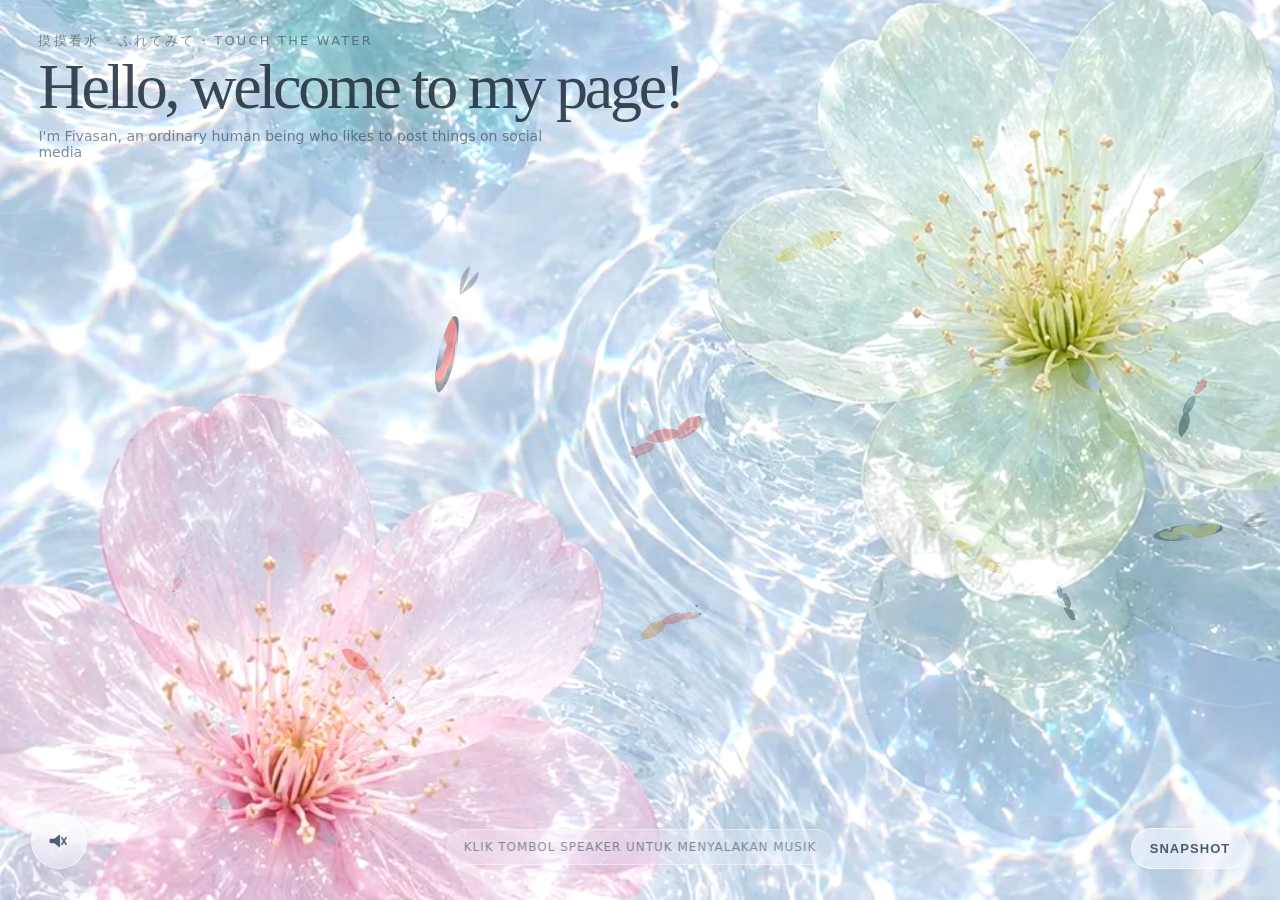
==== index.html @ e628846f "Update index.html" ====
<!doctype html>
<html lang="en">
<head>
  <meta charset="utf-8" />
  <meta name="viewport" content="width=device-width, initial-scale=1, viewport-fit=cover" />
  <title>myporto</title>
  <style>
    :root{
      --glass: rgba(255,255,255,.32);
      --glass-line: rgba(255,255,255,.58);
      --text: rgba(44,58,72,.86);
      --shadow: 0 18px 55px rgba(72,112,136,.18);
    }
    *{box-sizing:border-box} html,body{width:100%;height:100%;margin:0;overflow:hidden;background:#dff0f7;font-family:Inter,ui-sans-serif,system-ui,-apple-system,BlinkMacSystemFont,"Segoe UI",sans-serif;}
    #stage{position:fixed;inset:0;overflow:hidden;isolation:isolate;background:radial-gradient(circle at 55% 32%,#fbfeff 0%,#dceff7 46%,#c9e3f0 100%);touch-action:none;cursor:none;}
    canvas{position:absolute;inset:0;width:100%;height:100%;display:block;}
    #water{z-index:1} #fish{z-index:2;mix-blend-mode:multiply;opacity:.92;filter:saturate(1.24) contrast(1.10) brightness(.98) blur(.04px)} #ripples{z-index:3;mix-blend-mode:screen} #caustics{z-index:4;mix-blend-mode:screen;opacity:.90} #sparkles{z-index:5;mix-blend-mode:screen}
    .vignette{position:absolute;inset:-2px;z-index:6;pointer-events:none;background:radial-gradient(circle at 50% 42%,rgba(255,255,255,0) 0%,rgba(255,255,255,.08) 46%,rgba(151,190,212,.12) 100%);mix-blend-mode:soft-light;}
    .topcopy{position:absolute;left:clamp(18px,3vw,46px);top:clamp(16px,2.6vw,38px);z-index:8;color:var(--text);text-shadow:0 1px 16px rgba(255,255,255,.7);pointer-events:none;}
    .eyebrow{font-size:clamp(12px,1vw,14px);letter-spacing:.18em;text-transform:uppercase;opacity:.66;margin:0 0 8px}
    h1{font-family:Georgia,"Times New Roman",serif;font-weight:500;font-size:clamp(34px,5vw,78px);line-height:.9;letter-spacing:-.05em;margin:0;color:rgba(22,35,50,.82)}
    .sub{margin:12px 0 0;font-size:clamp(13px,1.1vw,17px);opacity:.68;max-width:540px}
    #snapshot{position:absolute;right:clamp(18px,2.4vw,36px);bottom:clamp(18px,2.4vw,32px);z-index:9;border:1px solid var(--glass-line);background:linear-gradient(135deg,rgba(255,255,255,.56),rgba(236,250,255,.28));color:rgba(48,68,84,.86);backdrop-filter:blur(18px) saturate(1.25);-webkit-backdrop-filter:blur(18px) saturate(1.25);box-shadow:var(--shadow);border-radius:999px;padding:12px 18px;font-size:13px;letter-spacing:.08em;text-transform:uppercase;font-weight:700;cursor:pointer;transition:transform .18s ease, background .18s ease, opacity .3s ease;}
    #snapshot:hover{transform:translateY(-2px);background:linear-gradient(135deg,rgba(255,255,255,.72),rgba(236,250,255,.38));}
    #speaker{position:absolute;left:clamp(18px,2.4vw,36px);bottom:clamp(18px,2.4vw,32px);z-index:9;width:56px;height:56px;border-radius:999px;border:1px solid rgba(255,255,255,.58);background:linear-gradient(180deg,rgba(255,255,255,.72),rgba(232,246,252,.28));color:rgba(48,68,84,.90);backdrop-filter:blur(22px) saturate(1.35);-webkit-backdrop-filter:blur(22px) saturate(1.35);box-shadow:0 16px 40px rgba(80,120,145,.20), inset 0 1px 0 rgba(255,255,255,.72), inset 0 -10px 18px rgba(205,232,243,.16);display:grid;place-items:center;cursor:pointer;transition:transform .18s ease,background .18s ease,box-shadow .18s ease,opacity .25s ease;overflow:hidden;}
    #speaker::before{content:'';position:absolute;inset:1px;border-radius:inherit;background:linear-gradient(180deg,rgba(255,255,255,.34),rgba(255,255,255,.06));pointer-events:none;}
    #speaker:hover{transform:translateY(-2px);background:linear-gradient(180deg,rgba(255,255,255,.84),rgba(236,250,255,.38));box-shadow:0 20px 46px rgba(80,120,145,.22), inset 0 1px 0 rgba(255,255,255,.82), inset 0 -10px 18px rgba(205,232,243,.18);}
    #speaker.playing{background:linear-gradient(180deg,rgba(255,255,255,.88),rgba(218,245,255,.46));}
    #speaker.error{opacity:.55}
    #speaker .speaker-shell{position:relative;display:grid;place-items:center;width:100%;height:100%;z-index:1;}
    #speaker svg{width:24px;height:24px;display:block;overflow:visible;filter:drop-shadow(0 1px 0 rgba(255,255,255,.55));}
    #speaker .speaker-body{fill:rgba(61,85,103,.92);}
    #speaker .speaker-wave{fill:none;stroke:rgba(61,85,103,.88);stroke-width:1.9;stroke-linecap:round;stroke-linejoin:round;opacity:.95;}
    #speaker .speaker-mute{stroke:rgba(61,85,103,.85);stroke-width:2.05;stroke-linecap:round;}
    #speaker .speaker-dot{position:absolute;right:13px;top:13px;width:7px;height:7px;border-radius:50%;background:rgba(255,255,255,.78);box-shadow:0 0 0 1px rgba(255,255,255,.35), 0 2px 8px rgba(255,255,255,.32);}
    #speaker.playing .speaker-dot{background:linear-gradient(180deg,#c8f6ff,#8fe6ff);box-shadow:0 0 0 1px rgba(255,255,255,.45), 0 0 12px rgba(143,230,255,.55);}
    #hint{position:absolute;left:50%;bottom:clamp(20px,2.7vw,38px);transform:translateX(-50%);z-index:8;padding:10px 16px;border-radius:999px;border:1px solid rgba(255,255,255,.52);background:rgba(255,255,255,.23);backdrop-filter:blur(16px);color:rgba(57,75,91,.74);font-size:12px;letter-spacing:.08em;text-transform:uppercase;opacity:.82;transition:opacity .8s ease;pointer-events:none;white-space:nowrap;}
    #hint.hide{opacity:0}

    #lotusCursor{position:fixed;left:0;top:0;z-index:14;width:50px;height:50px;pointer-events:none;opacity:0;transform:translate(-38%,-36%) rotate(-12deg) scale(.96);transform-origin:center center;transition:opacity .18s ease;filter:drop-shadow(0 10px 18px rgba(73,129,104,.18)) drop-shadow(0 1px 0 rgba(255,255,255,.50));mix-blend-mode:normal;will-change:transform,opacity;}
    #lotusCursor svg{display:block;width:100%;height:100%;overflow:visible}
    #lotusCursor .leaf-outline{fill:url(#lotusLeafFill);stroke:rgba(87,143,112,.82);stroke-width:1.5;stroke-linejoin:round;}
    #lotusCursor .leaf-shade{fill:url(#lotusLeafShade);opacity:.82}
    #lotusCursor .leaf-highlight{fill:url(#lotusLeafHighlight);opacity:.78}
    #lotusCursor .leaf-vein{fill:none;stroke:rgba(225,255,233,.82);stroke-width:1.35;stroke-linecap:round;opacity:.85}
    #lotusCursor .leaf-vein.soft{opacity:.50;stroke-width:1.05}
    #lotusCursor .dew{fill:url(#lotusDew);stroke:rgba(255,255,255,.78);stroke-width:.7}
    #lotusCursor .pointer-focus{fill:rgba(255,255,255,.56);opacity:.62}
    #lotusCursor .pointer-halo{fill:none;stroke:rgba(255,255,255,.72);stroke-width:.9;opacity:.55}
    #lotusCursor .lotus-petal{fill:url(#lotusPetalFill);stroke:rgba(235,175,196,.88);stroke-width:.68;stroke-linejoin:round}
    #lotusCursor .lotus-center{fill:url(#lotusCenterFill);stroke:rgba(236,221,168,.86);stroke-width:.5}
    #lotusCursor .lotus-shadow{fill:rgba(160,110,125,.14)}
    #loading{position:absolute;inset:0;z-index:20;display:grid;place-items:center;background:linear-gradient(135deg,#f9fdff,#dff0f8);color:rgba(45,63,80,.72);font-size:13px;letter-spacing:.12em;text-transform:uppercase;transition:opacity .45s ease,visibility .45s ease;}
    #loading.hide{opacity:0;visibility:hidden}
    @media (max-width:720px){.topcopy{display:none}#snapshot{right:14px;bottom:14px;padding:10px 14px;font-size:12px}#speaker{left:14px;bottom:14px;width:50px;height:50px}#hint{bottom:62px;font-size:10px}#lotusCursor{display:none}}
  </style>
</head>
<body>
  <main id="stage" aria-label="Interactive pastel flower water with flowing koi that enter and leave the frame">

    <div id="lotusCursor" aria-hidden="true">
      <svg viewBox="0 0 64 64" role="presentation" focusable="false">
        <defs>
          <radialGradient id="lotusLeafFill" cx="35%" cy="28%" r="70%">
            <stop offset="0%" stop-color="#ecffdf"/>
            <stop offset="30%" stop-color="#cbf4c2"/>
            <stop offset="68%" stop-color="#7fcf99"/>
            <stop offset="100%" stop-color="#5dab7e"/>
          </radialGradient>
          <linearGradient id="lotusLeafShade" x1="12%" y1="16%" x2="88%" y2="92%">
            <stop offset="0%" stop-color="rgba(255,255,255,.18)"/>
            <stop offset="100%" stop-color="rgba(72,123,93,.22)"/>
          </linearGradient>
          <linearGradient id="lotusLeafHighlight" x1="18%" y1="18%" x2="66%" y2="62%">
            <stop offset="0%" stop-color="#ffffff" stop-opacity=".92"/>
            <stop offset="100%" stop-color="#ffffff" stop-opacity="0"/>
          </linearGradient>
          <radialGradient id="lotusDew" cx="35%" cy="35%" r="70%">
            <stop offset="0%" stop-color="#ffffff" stop-opacity=".95"/>
            <stop offset="100%" stop-color="#d8f5ff" stop-opacity=".72"/>
          </radialGradient>
          <linearGradient id="lotusPetalFill" x1="50%" y1="0%" x2="50%" y2="100%">
            <stop offset="0%" stop-color="#fff8fd"/>
            <stop offset="58%" stop-color="#ffd6e7"/>
            <stop offset="100%" stop-color="#f4b7d0"/>
          </linearGradient>
          <radialGradient id="lotusCenterFill" cx="50%" cy="40%" r="70%">
            <stop offset="0%" stop-color="#fff9d9"/>
            <stop offset="100%" stop-color="#f1dd8f"/>
          </radialGradient>
        </defs>
        <ellipse class="pointer-focus" cx="20.8" cy="18.2" rx="4.2" ry="4.2"/>
        <circle class="pointer-halo" cx="20.8" cy="18.2" r="5.6"/>
        <g transform="translate(31.4 31.0) scale(.74) translate(-31.4 -31.0)">
          <path class="leaf-outline" d="M31.8 6.6c15.3 0 26.7 11.7 26.7 25.3 0 13.8-11.8 25.1-26.4 25.1-14.4 0-26.3-11.3-26.3-25.1 0-13.6 11.1-25.3 26-25.3Zm1.1 1.8-4.7 11 4.2 13.1-11.2-3.4-10.4 5.8c1 11 10.6 19.8 21.4 19.8 11.6 0 21-10 21-22.4 0-11.7-8.9-21.4-20.3-22.9Z"/>
          <path class="leaf-shade" d="M33 8.4c11.2 1.4 20.1 11.1 20.1 22.8 0 12.4-9.5 22.4-21.1 22.4-10.8 0-20.5-8.8-21.4-19.8l10.5-5.8 11.1 3.5-4.1-13.1Z"/>
          <path class="leaf-highlight" d="M17 14.8c7.1-6.2 17.8-8.4 27.5-3.1-7.9-1.2-17.1 0-24.5 6.1-4.7 3.8-8.2 9.6-8.6 14.8-.8-7.2 1.8-13.4 5.6-17.8Z"/>
          <path class="leaf-vein" d="M31.9 8.5v21.3"/>
          <path class="leaf-vein soft" d="M31.9 29.7 17.3 20.7"/>
          <path class="leaf-vein soft" d="M31.9 29.8 18.5 38.7"/>
          <path class="leaf-vein soft" d="M31.9 29.8 46 18.9"/>
          <path class="leaf-vein soft" d="M31.9 29.8 46.8 37.6"/>
          <circle class="dew" cx="22.4" cy="19.6" r="2.8"/>
        </g>
        <g transform="translate(20.8 18.2) scale(.95)">
          <ellipse class="lotus-shadow" cx="0.4" cy="4.0" rx="7.0" ry="3.0"/>
          <path class="lotus-petal" d="M0 -8.8C2.1-7.4 3.3-4.8 3.2-2.7 3.1-.5 1.7 1.4 0 3.6-1.8 1.4-3.1-.6-3.2-2.7-3.3-4.8-2.1-7.4 0-8.8Z"/>
          <path class="lotus-petal" d="M-6.7 -4.4C-4.2-4.6-1.7-3.5-.4-1.9.8-.2 1 2 0 4.8-2.3 3.8-4.3 2.1-5.4.3-6.5-1.6-6.8-3.4-6.7-4.4Z"/>
          <path class="lotus-petal" d="M6.7 -4.4C6.8-3.4 6.5-1.6 5.4.3 4.3 2.1 2.3 3.8 0 4.8-1 2-0.8-.2.4-1.9 1.7-3.5 4.2-4.6 6.7-4.4Z"/>
          <path class="lotus-petal" d="M-4.5 2.2C-2.7 1.7-.9 2 .1 3c.9 1 .9 2.5.2 4.4-1.9-.1-3.5-.6-4.7-1.5-1.3-.9-1.9-2.1-2-3.7Z"/>
          <path class="lotus-petal" d="M4.5 2.2c.1 1.6-.6 2.8-1.9 3.7-1.2.9-2.8 1.4-4.7 1.5-.8-1.9-.8-3.4.1-4.4 1.1-1 2.9-1.3 4.7-.8Z"/>
          <ellipse class="lotus-center" cx="0" cy="1.8" rx="2.2" ry="1.7"/>
        </g>
      </svg>
    </div>
    <canvas id="water"></canvas>
    <canvas id="fish"></canvas>
    <canvas id="ripples"></canvas>
    <canvas id="caustics"></canvas>
    <canvas id="sparkles"></canvas>
    <div class="vignette"></div>
    <section class="topcopy">
      <p class="eyebrow">摸摸看水 · ふれてみて · touch the water</p>
      <h1>Hello, welcome to my page!</h1>
      <p class="sub">I'm Fivasan, an ordinary human being who likes to post things on social media </p>
    </section>
    <button id="speaker" type="button" aria-label="Turn music on" title="Music on/off"></button>
    <button id="snapshot" type="button">snapshot</button>
    <audio id="bgm" preload="auto" loop playsinline>
      <source src="assets/river-flows-on-you.mp3" type="audio/mpeg">
    </audio>
    <div id="hint">klik tombol speaker untuk menyalakan musik</div>
    <div id="loading">loading water garden</div>
  </main>

  <script>
  (() => {
    'use strict';

    const IMG_SRC = '[data-uri]';
    const TAU = Math.PI * 2;
    const stage = document.getElementById('stage');
    const snapshotBtn = document.getElementById('snapshot');
    const speakerBtn = document.getElementById('speaker');
    const bgm = document.getElementById('bgm');
    const hint = document.getElementById('hint');
    const lotusCursor = document.getElementById('lotusCursor');
    const loading = document.getElementById('loading');

    const canvases = {
      water: document.getElementById('water'),
      fish: document.getElementById('fish'),
      ripples: document.getElementById('ripples'),
      caustics: document.getElementById('caustics'),
      sparkles: document.getElementById('sparkles')
    };
    const ctx = {
      water: canvases.water.getContext('2d', { alpha: false }),
      fish: canvases.fish.getContext('2d', { alpha: true }),
      ripples: canvases.ripples.getContext('2d', { alpha: true }),
      caustics: canvases.caustics.getContext('2d', { alpha: true }),
      sparkles: canvases.sparkles.getContext('2d', { alpha: true })
    };

    const isTouch = matchMedia('(pointer: coarse)').matches;
    const prefersReduced = matchMedia('(prefers-reduced-motion: reduce)').matches;
    const rand = (a, b) => a + Math.random() * (b - a);
    const clamp = (v, a, b) => Math.max(a, Math.min(b, v));
    const lerp = (a, b, t) => a + (b - a) * t;
    const smoothStep = t => t * t * (3 - 2 * t);

    const state = {
      w: 1, h: 1, dpr: 1, time: 0, ready: false,
      fit: { dx: 0, dy: 0, dw: 1, dh: 1, scale: 1 },
      pointer: { x: 0, y: 0, px: 0, py: 0, vx: 0, vy: 0, speed: 0, energy: 0, active: false, moved: false, lastMove: 0, lastRipple: 0, lastSparkle: 0 },
      ripples: [], sparkles: [], fish: [], caustics: [], sprites: new Map(),
      cursor: { x: 0, y: 0, tx: 0, ty: 0, rot: -12, scale: .94, visible: false },
      frameSkip: 0,
      ambientRippleTimer: 1.25,
      ambientRippleRate: .15
    };

    const settings = {
      dprMax: isTouch ? 1.10 : 1.85,
      waterCell: isTouch ? 40 : 34,
      maxRipples: 46,
      maxSparkles: isTouch ? 76 : 116,
      fishCount: 34
    };

    const img = new Image();
    img.decoding = 'async';
    img.onload = () => {
      state.ready = true;
      resize();
      buildKoiSprites();
      seedFish();
      buildCaustics();
      loading.classList.add('hide');
      requestAnimationFrame(frame);
    };
    img.src = IMG_SRC;

    function resizeCanvas(canvas, c) {
      canvas.width = Math.round(state.w * state.dpr);
      canvas.height = Math.round(state.h * state.dpr);
      canvas.style.width = state.w + 'px';
      canvas.style.height = state.h + 'px';
      c.setTransform(state.dpr, 0, 0, state.dpr, 0, 0);
    }

    function updateFit() {
      const scale = Math.max(state.w / img.naturalWidth, state.h / img.naturalHeight);
      state.fit.scale = scale;
      state.fit.dw = img.naturalWidth * scale;
      state.fit.dh = img.naturalHeight * scale;
      state.fit.dx = (state.w - state.fit.dw) * .5;
      state.fit.dy = (state.h - state.fit.dh) * .5;
    }

    function resize() {
      const r = stage.getBoundingClientRect();
      state.w = Math.max(1, r.width);
      state.h = Math.max(1, r.height);
      state.dpr = Math.min(window.devicePixelRatio || 1, settings.dprMax);
      if(!isTouch){ state.cursor.x = state.cursor.tx = state.w * .5; state.cursor.y = state.cursor.ty = state.h * .5; }
      Object.entries(canvases).forEach(([k, c]) => resizeCanvas(c, ctx[k]));
      if (state.ready) updateFit();
      buildCaustics();
      for (const f of state.fish) {
        f.x = clamp(f.x, 50, state.w - 50);
        f.y = clamp(f.y, 50, state.h - 50);
      }
      if (!state.pointer.moved) {
        state.pointer.x = state.pointer.px = state.w * .52;
        state.pointer.y = state.pointer.py = state.h * .52;
      }
    }
    window.addEventListener('resize', resize, { passive: true });

    function imageRectFromDest(x, y, w, h) {
      const f = state.fit;
      let sx = (x - f.dx) / f.scale;
      let sy = (y - f.dy) / f.scale;
      let sw = w / f.scale;
      let sh = h / f.scale;
      if (sx < 0) { sw += sx; sx = 0; }
      if (sy < 0) { sh += sy; sy = 0; }
      if (sx + sw > img.naturalWidth) sw = img.naturalWidth - sx;
      if (sy + sh > img.naturalHeight) sh = img.naturalHeight - sy;
      if (sw <= 0 || sh <= 0) return null;
      return { sx, sy, sw, sh };
    }

    function drawBaseWater() {
      const c = ctx.water;
      c.clearRect(0, 0, state.w, state.h);
      c.imageSmoothingEnabled = true;
      c.imageSmoothingQuality = 'high';
      c.filter = 'saturate(1.08) contrast(1.06) brightness(1.02)';
      c.drawImage(img, state.fit.dx, state.fit.dy, state.fit.dw, state.fit.dh);
      c.filter = 'none';
    }

    function drawDisplacementZone(cx, cy, radius, strength, now, seed, ringRadius = 0) {
      if (strength <= .015 || radius <= 6) return;
      const c = ctx.water;
      const cell = settings.waterCell;
      const left = Math.max(-cell, cx - radius);
      const top = Math.max(-cell, cy - radius);
      const right = Math.min(state.w + cell, cx + radius);
      const bottom = Math.min(state.h + cell, cy + radius);
      const maxShift = isTouch ? 12 : 18;
      c.save();
      c.globalCompositeOperation = 'source-over';
      c.imageSmoothingQuality = 'high';
      for (let y = top; y < bottom; y += cell) {
        for (let x = left; x < right; x += cell) {
          const px = x + cell * .5, py = y + cell * .5;
          const dx = px - cx, dy = py - cy;
          const d = Math.hypot(dx, dy);
          if (d > radius) continue;
          const a = Math.atan2(dy, dx);
          const fall = 1 - d / radius;
          let envelope = smoothStep(fall);
          if (ringRadius > 0) {
            const band = Math.exp(-Math.pow((d - ringRadius) / 34, 2));
            envelope = Math.max(envelope * .20, band);
          }
          const organic = 1 + .20 * Math.sin(a * 5.1 + seed) + .12 * Math.sin(a * 9.3 + now * .002);
          const wave = Math.sin(d * .12 - now * .0062 + seed) * envelope * strength * organic;
          const tangent = Math.sin(d * .06 + now * .0027 + seed) * envelope * strength * .45;
          const sx = clamp(Math.cos(a) * wave * maxShift - Math.sin(a) * tangent * maxShift, -maxShift, maxShift);
          const sy = clamp(Math.sin(a) * wave * maxShift + Math.cos(a) * tangent * maxShift, -maxShift, maxShift);
          if (Math.abs(sx) + Math.abs(sy) < .45) continue;
          const pad = 2.2;
          const src = imageRectFromDest(x - pad, y - pad, cell + pad * 2, cell + pad * 2);
          if (!src) continue;
          c.globalAlpha = clamp(.18 + Math.abs(wave) * .70, .16, .78);
          c.drawImage(img, src.sx, src.sy, src.sw, src.sh, x - pad + sx, y - pad + sy, src.sw * state.fit.scale, src.sh * state.fit.scale);
        }
      }
      c.restore();
    }

    function drawWater(now) {
      if (!state.ready) return;
      drawBaseWater();
      const p = state.pointer;
      if (p.moved && p.energy > .025) {
        const r = 90 + p.energy * 110;
        drawDisplacementZone(p.x, p.y, r, p.energy * .55, now, 12.7 + p.speed * .002);
      }
      const active = state.ripples.slice(-10);
      for (const r of active) {
        const age = (now - r.birth) / 1000;
        if (age < 0 || age > r.life) continue;
        const rr = r.radius + r.speed * age;
        const decay = Math.exp(-r.damping * age) * Math.max(0, 1 - age / r.life);
        drawDisplacementZone(r.x, r.y, Math.min(r.max + 34, rr + 72), r.amp * decay * .34, now, r.seed, rr);
      }
    }

    const profiles = [
      {name:'Kohaku',base:'#fff7ee',colors:['#ef342d'],fins:'#c9eaf2',pattern:'kohaku'},
      {name:'Showa',base:'#fff8f1',colors:['#ed332d','#18202a'],fins:'#d8e6f2',pattern:'showa'},
      {name:'Sanke',base:'#fff8ef',colors:['#f13b2d','#111923'],fins:'#d9e7f4',pattern:'sanke'},
      {name:'Shiro',base:'#f8ffff',colors:['#101923','#caedf4'],fins:'#c7edf4',pattern:'shiro'},
      {name:'Asagi',base:'#dceef6',colors:['#547a96','#f05d43'],fins:'#b6d9e7',pattern:'asagi'},
      {name:'Yamabuki Ogon',base:'#ffd54e',colors:['#ffe88c','#d89413'],fins:'#ffe19e',pattern:'ogon'},
      {name:'Goshiki',base:'#263c4a',colors:['#ef352c','#eef8fb'],fins:'#a9c4cf',pattern:'goshiki'},
      {name:'Tancho Showa',base:'#f7fbff',colors:['#e6352f','#162232'],fins:'#d9e6f4',pattern:'tanchoShowa'},
      {name:'Ochiba',base:'#f4ebe0',colors:['#cf7b38','#b56731','#d9a56a'],fins:'#dfd1c7',pattern:'ochiba'},
      {name:'Shusui',base:'#f7fbff',colors:['#2c627d','#e94a3d'],fins:'#cbdce9',pattern:'shusui'},
      {name:'Kujaku',base:'#eaf5fb',colors:['#db3d33','#4e6678','#f28a3a'],fins:'#c7dce9',pattern:'kujaku'},
      {name:'Goromo',base:'#fff8f5',colors:['#8e244c','#cd3750'],fins:'#dfd6e8',pattern:'goromo'},
      {name:'Hi Utsuri',base:'#151014',colors:['#f13a2f','#e52323'],fins:'#33252a',pattern:'hiUtsuri'},
      {name:'Ki Utsuri',base:'#151412',colors:['#f4ce34','#ffdf5c'],fins:'#312c20',pattern:'kiUtsuri'},
      {name:'Chagoi',base:'#c77f2f',colors:['#e0a34b','#8f5728'],fins:'#dcaa5f',pattern:'chagoi'},
      {name:'Beni Kumonryu',base:'#fff8f7',colors:['#181f29','#e63532'],fins:'#dbe8ef',pattern:'beniKumonryu'},
      {name:'Tancho',base:'#f8fbff',colors:['#ef342e'],fins:'#e3ebf5',pattern:'tancho'},
      {name:'Kin Showa',base:'#1d2528',colors:['#e23a33','#f4f7f7'],fins:'#74878f',pattern:'kinShowa'},
      {name:'Gin Matsuba',base:'#e5eef5',colors:['#283d56','#ffffff'],fins:'#d4e2ef',pattern:'ginMatsuba'},
      {name:'Kumonryu',base:'#f4fbff',colors:['#14202d','#d9edf5'],fins:'#cae4ef',pattern:'kumonryu'},
      {name:'Common Goldfish',base:'#f8a12d',colors:['#ffb347','#ef7f1a','#ffd06a'],fins:'#ffd68e',pattern:'commonGoldfish'},
      {name:'Shubunkin',base:'#edf7fb',colors:['#ef5d3d','#314f7e','#1d2530','#ffb14a'],fins:'#d7edf7',pattern:'shubunkinGoldfish'},
      {name:'Sarasa Comet',base:'#fff8f2',colors:['#f14f37','#ff8252'],fins:'#f3f7fb',pattern:'sarasaComet'},
      {name:'Wakin Goldfish',base:'#fff7ef',colors:['#f8663f','#ffab6b','#ffffff'],fins:'#eef5fa',pattern:'wakinGoldfish'},
      {name:'Golden Orfe',base:'#f3c35e',colors:['#f8dc8d','#d68c2e','#8d5f2a'],fins:'#f7d98c',pattern:'goldenOrfe'}
    ];

    function bodyPath(c, len, wid) {
      c.beginPath();
      c.moveTo(len * .50, 0);
      c.bezierCurveTo(len * .39, -wid * .56, -len * .17, -wid * .56, -len * .46, -wid * .17);
      c.quadraticCurveTo(-len * .51, 0, -len * .46, wid * .17);
      c.bezierCurveTo(-len * .17, wid * .56, len * .39, wid * .56, len * .50, 0);
      c.closePath();
    }

    function patchList(p) {
      const c = p.colors;
      const dot = (x,y,rx,ry,color,rot=0,a=.88)=>({x,y,rx,ry,color,rot,a});
      switch(p.pattern){
        case 'kohaku': return [dot(-.27,-.05,.17,.34,c[0]),dot(.02,.12,.18,.28,c[0],.25),dot(.28,-.04,.14,.23,c[0],-.2)];
        case 'showa': return [dot(-.28,.07,.22,.35,c[1]),dot(-.05,-.15,.16,.28,c[0],-.25),dot(.13,.12,.16,.27,c[1],.18),dot(.30,-.01,.15,.23,c[0])];
        case 'sanke': return [dot(-.30,-.04,.14,.28,c[0]),dot(-.02,.12,.18,.26,c[0]),dot(.22,-.08,.15,.22,c[0]),dot(.03,-.22,.08,.13,c[1]),dot(.31,.16,.07,.12,c[1])];
        case 'shiro': return [dot(-.28,-.09,.18,.33,c[0]),dot(.02,.14,.18,.29,c[0]),dot(.25,-.12,.14,.23,c[0])];
        case 'asagi': return [dot(.28,0,.11,.2,c[1]),dot(.13,.24,.08,.16,c[1],0,.55),dot(.13,-.24,.08,.16,c[1],0,.55)];
        case 'ogon': return [];
        case 'goshiki': return [dot(-.20,.02,.17,.32,c[0]),dot(.05,-.10,.16,.25,c[0]),dot(.28,.05,.11,.19,c[0])];
        case 'tanchoShowa': return [dot(-.22,.09,.17,.28,c[1]),dot(.04,-.13,.14,.24,c[1],0,.76),dot(.33,0,.12,.19,c[0],0,.95)];
        case 'ochiba': return [dot(-.27,.05,.16,.30,c[0],0,.70),dot(-.03,-.10,.14,.24,c[1],0,.60),dot(.22,.12,.12,.19,c[2],0,.68)];
        case 'shusui': return [dot(.28,0,.10,.18,c[1]),dot(-.18,.22,.10,.19,c[1],0,.60),dot(-.18,-.22,.10,.19,c[1],0,.60)];
        case 'kujaku': return [dot(-.20,.04,.17,.30,c[2],0,.78),dot(.07,-.08,.14,.23,c[0],0,.78),dot(.25,.09,.11,.18,c[0],0,.72)];
        case 'goromo': return [dot(-.28,.08,.17,.32,c[0]),dot(-.02,-.09,.16,.26,c[1],0,.78),dot(.24,.08,.12,.20,c[0],0,.72)];
        case 'hiUtsuri': return [dot(-.27,.06,.20,.34,c[0]),dot(0,-.12,.17,.28,c[1]),dot(.25,.09,.14,.24,c[0],0,.80)];
        case 'kiUtsuri': return [dot(-.25,-.05,.21,.34,c[0]),dot(.04,.13,.18,.28,c[1]),dot(.27,-.07,.14,.23,c[0])];
        case 'chagoi': return [];
        case 'beniKumonryu': return [dot(-.30,.03,.18,.30,c[0]),dot(-.06,-.12,.16,.24,c[1],0,.80),dot(.20,.10,.15,.22,c[0]),dot(.32,-.02,.11,.17,c[1],0,.78)];
        case 'tancho': return [dot(.35,0,.13,.19,c[0],0,.95)];
        case 'kinShowa': return [dot(-.26,.04,.18,.32,c[0]),dot(-.02,-.12,.15,.25,c[1],0,.70),dot(.24,.06,.13,.22,c[0])];
        case 'ginMatsuba': return [];
        case 'kumonryu': return [dot(-.30,-.02,.18,.32,c[0]),dot(.02,.13,.17,.28,c[0]),dot(.24,-.10,.14,.24,c[0])];
        case 'commonGoldfish': return [dot(-.18,.00,.24,.36,c[0],0,.50), dot(.18,.00,.18,.24,c[1],0,.28)];
        case 'shubunkinGoldfish': return [dot(-.27,.02,.15,.27,c[0],0,.68), dot(-.05,-.14,.12,.18,c[1],0,.64), dot(.08,.13,.14,.21,c[3],0,.56), dot(.28,-.02,.11,.17,c[2],0,.72)];
        case 'sarasaComet': return [dot(-.24,.02,.18,.32,c[0],0,.86), dot(.08,-.10,.14,.24,c[1],0,.72), dot(.29,.10,.10,.15,c[0],0,.66)];
        case 'wakinGoldfish': return [dot(-.28,-.03,.18,.30,c[0],0,.82), dot(-.01,.12,.16,.24,c[1],0,.62), dot(.23,-.08,.13,.19,c[0],0,.78)];
        case 'goldenOrfe': return [dot(-.10,0,.33,.18,c[2],0,.18), dot(.20,0,.11,.15,c[1],0,.22)];
        default: return [];
      }
    }

    function drawScaleNet(c, len, wid, color){
      c.save();
      bodyPath(c, len, wid); c.clip();
      c.strokeStyle = color; c.lineWidth = 1;
      for(let x=-len*.36; x<len*.32; x+=8){
        c.beginPath(); c.moveTo(x,-wid*.42); c.quadraticCurveTo(x+5,0,x,wid*.42); c.stroke();
      }
      for(let y=-wid*.30; y<=wid*.30; y+=5){
        c.beginPath(); c.moveTo(-len*.40,y); c.quadraticCurveTo(-len*.03,y+1.2,len*.36,y*.65); c.stroke();
      }
      c.restore();
    }

    function makeSprite(profile){
      // High-clarity illustrated top-view koi sprite.
      // The body is cached once per koi type for performance; animation happens by warping the cached sprite.
      const off = document.createElement('canvas');
      off.width = 260; off.height = 122;
      const c = off.getContext('2d');
      c.translate(off.width/2, off.height/2);
      const len = 160, wid = 38;
      c.imageSmoothingEnabled = true;
      c.imageSmoothingQuality = 'high';

      // Soft shadow inside sprite, keeps fish visible over bright water.
      c.save();
      c.globalAlpha = .045;
      c.fillStyle = 'rgba(42,76,92,.28)';
      c.translate(-len*.01, wid*.035);
      bodyPath(c,len,wid); c.fill();
      c.restore();

      const g = c.createLinearGradient(-len*.52,-wid*.42,len*.52,wid*.42);
      g.addColorStop(0, shade(profile.base, .92));
      g.addColorStop(.18, profile.base);
      g.addColorStop(.43, 'rgba(255,255,255,.98)');
      g.addColorStop(.70, profile.base);
      g.addColorStop(1, shade(profile.base, .86));
      c.fillStyle = g;
      c.strokeStyle = 'rgba(48,74,88,.16)';
      c.lineWidth = 1.10;
      bodyPath(c,len,wid); c.fill(); c.stroke();

      // Dorsal center ridge for a more fish-like, drawn look.
      c.save();
      bodyPath(c,len,wid); c.clip();
      const ridge = c.createLinearGradient(-len*.42,0,len*.45,0);
      ridge.addColorStop(0,'rgba(45,62,75,.10)');
      ridge.addColorStop(.30,'rgba(255,255,255,.10)');
      ridge.addColorStop(.70,'rgba(40,60,78,.12)');
      ridge.addColorStop(1,'rgba(255,255,255,.22)');
      c.strokeStyle = ridge;
      c.lineWidth = 2.1;
      c.beginPath(); c.moveTo(-len*.40,0); c.quadraticCurveTo(-len*.05,-wid*.045,len*.43,0); c.stroke();

      // Subtle scale texture for every koi so the fish read clearly as an illustration.
      const scaleColor = ['asagi','shusui','kujaku','ginMatsuba','chagoi','ogon','goldenOrfe','shubunkinGoldfish'].includes(profile.pattern)
        ? 'rgba(26,47,64,.25)' : 'rgba(66,86,96,.10)';
      drawScaleNet(c,len,wid, scaleColor);
      c.restore();

      // Pattern patches, clipped to body.
      c.save(); bodyPath(c,len,wid); c.clip();
      for(const p of patchList(profile)){
        c.save(); c.translate(p.x*len,p.y*wid); c.rotate(p.rot); c.globalAlpha=p.a;
        const rg = c.createRadialGradient(-p.rx*len*.18,-p.ry*wid*.18,0,0,0,p.rx*len*1.12);
        rg.addColorStop(0, saturatePatch(p.color, 1.08));
        rg.addColorStop(.58, p.color);
        rg.addColorStop(.86, p.color);
        rg.addColorStop(1,'rgba(255,255,255,.02)');
        c.fillStyle=rg;
        c.beginPath();
        c.ellipse(0,0,p.rx*len,p.ry*wid,Math.sin(p.x*4.7)*.28,0,TAU);
        c.fill();
        // Ink-like thin boundary makes pattern clearer without cartoon outline.
        c.globalAlpha = Math.min(.22, p.a*.26);
        c.strokeStyle = 'rgba(42,47,52,.65)';
        c.lineWidth = 1.0;
        c.stroke();
        c.restore();
      }
      c.restore();

      // Special tancho head circle refinement.
      if(profile.pattern === 'tancho' || profile.pattern === 'tanchoShowa'){
        c.save(); bodyPath(c,len,wid); c.clip();
        c.globalAlpha = .93; c.fillStyle = '#ef342e';
        c.beginPath(); c.ellipse(len*.35,0,len*.105,wid*.18,0,0,TAU); c.fill();
        c.restore();
      }

      // Gloss and top-down water sheen.
      const shine = c.createRadialGradient(len*.30,-wid*.13,0,len*.30,-wid*.13,len*.42);
      shine.addColorStop(0,'rgba(255,255,255,.26)');
      shine.addColorStop(.55,'rgba(255,255,255,.10)');
      shine.addColorStop(1,'rgba(255,255,255,0)');
      c.fillStyle=shine; bodyPath(c,len,wid); c.fill();
      c.globalCompositeOperation='screen';
      c.strokeStyle='rgba(255,255,255,.36)'; c.lineWidth=1.5;
      c.beginPath(); c.moveTo(-len*.33,-wid*.18); c.quadraticCurveTo(-len*.05,-wid*.31,len*.37,-wid*.08); c.stroke();
      c.globalCompositeOperation='source-over';

      // Eyes.
      c.fillStyle='rgba(22,31,39,.82)';
      c.beginPath(); c.arc(len*.37,-wid*.21,2.35,0,TAU); c.arc(len*.37,wid*.21,2.35,0,TAU); c.fill();
      c.fillStyle='rgba(255,255,255,.72)';
      c.beginPath(); c.arc(len*.378,-wid*.222,.75,0,TAU); c.arc(len*.378,wid*.198,.75,0,TAU); c.fill();

      return off;
    }

    function shade(hex, amt){
      const m = /^#?([a-f\d]{2})([a-f\d]{2})([a-f\d]{2})$/i.exec(hex);
      if(!m) return hex;
      const r = Math.round(parseInt(m[1],16)*amt), g = Math.round(parseInt(m[2],16)*amt), b = Math.round(parseInt(m[3],16)*amt);
      return `rgb(${clamp(r,0,255)},${clamp(g,0,255)},${clamp(b,0,255)})`;
    }
    function saturatePatch(hex, factor){
      const m = /^#?([a-f\d]{2})([a-f\d]{2})([a-f\d]{2})$/i.exec(hex);
      if(!m) return hex;
      let r=parseInt(m[1],16), g=parseInt(m[2],16), b=parseInt(m[3],16);
      const avg=(r+g+b)/3;
      r=Math.round(avg+(r-avg)*factor); g=Math.round(avg+(g-avg)*factor); b=Math.round(avg+(b-avg)*factor);
      return `rgb(${clamp(r,0,255)},${clamp(g,0,255)},${clamp(b,0,255)})`;
    }

    function buildKoiSprites(){
      state.sprites.clear();
      for(const p of profiles) state.sprites.set(p.name, makeSprite(p));
    }

    function randomEdgeSpawn(size){
      const buffer = Math.max(90, size * 7.5);
      const edge = Math.floor(rand(0,4));
      let x, y, angle;
      if(edge === 0){
        x = -rand(size*3.0, buffer); y = rand(-buffer*.45, state.h + buffer*.45); angle = rand(-.28,.28);
      } else if(edge === 1){
        x = state.w + rand(size*3.0, buffer); y = rand(-buffer*.45, state.h + buffer*.45); angle = Math.PI + rand(-.28,.28);
      } else if(edge === 2){
        x = rand(-buffer*.45, state.w + buffer*.45); y = -rand(size*3.0, buffer); angle = Math.PI/2 + rand(-.28,.28);
      } else {
        x = rand(-buffer*.45, state.w + buffer*.45); y = state.h + rand(size*3.0, buffer); angle = -Math.PI/2 + rand(-.28,.28);
      }
      return { x, y, angle };
    }


    function chooseBehavior(f){
      let r = Math.random();
      if(f.groupId >= 0) r *= .88; // grouped fish enter schooling / cruising behavior a little more often
      if(r < .22){
        f.behavior = 'glide';
        f.speedMood = rand(.56,.76);
        f.behaviorTimer = rand(2.8,6.2);
        f.turnBias = rand(-.32,.32);
      } else if(r < .56){
        f.behavior = 'cruise';
        f.speedMood = rand(.90,1.08);
        f.behaviorTimer = rand(2.0,5.0);
      } else if(r < .72){
        f.behavior = 'school';
        f.speedMood = rand(.90,1.06);
        f.behaviorTimer = rand(2.6,5.6);
      } else if(r < .86){
        f.behavior = 'forage';
        f.speedMood = rand(2.64,2.88);
        f.behaviorTimer = rand(2.4,4.8);
        f.turnBias = rand(-.32,.32);
      } else {
        f.behavior = 'burst';
        f.speedMood = rand(3.14,3.34);
        f.behaviorTimer = rand(.9,1.8);
      }
      f.targetSpeed = Math.max(f.baseSpeed*.48, f.baseSpeed * f.speedMood);
    }

    function scheduleRespawn(f, fast=false){
      f.active = false;
      f.respawnTimer = fast ? rand(.35,1.4) : rand(.8,4.8);
      f.x = -9999; f.y = -9999;
    }

    function resetFishFromEdge(f, soft=false){
      const pos = randomEdgeSpawn(f.size || 14);
      f.x = pos.x; f.y = pos.y;
      f.angle = pos.angle;
      f.targetAngle = pos.angle + rand(-.22,.22);
      f.wanderAngle = f.targetAngle;
      f.speed = f.baseSpeed * rand(.78,1.08);
      f.targetSpeed = f.baseSpeed * rand(.86,1.18);
      f.turnTimer = rand(1.8,4.8);
      f.trailTimer = rand(1.2,3.6);
      f.moodTimer = rand(1.8,4.8);
      f.speedMood = 1;
      f.panic = soft ? f.panic*.35 : 0;
      f.panicEnergy = 0;
      f.fleeX = Math.cos(f.angle);
      f.fleeY = Math.sin(f.angle);
      f.outsideAge = 0;
      f.active = true;
      f.respawnTimer = 0;
      f.lanePhase += rand(-.5,.5);
      f.routeMemory += rand(-.35,.35);
      chooseBehavior(f);
    }

    function assignMiniSchools(){
      const shuffled = state.fish.slice().sort(() => Math.random() - .5);
      let groupId = 0;
      let idx = 0;
      const desired = Math.max(3, Math.floor(state.fish.length * .22));
      let assigned = 0;
      while(idx < shuffled.length - 1 && assigned < desired){
        const remaining = shuffled.length - idx;
        if(remaining < 2) break;
        const size = Math.min(remaining, Math.floor(rand(2, 5)));
        if(size < 2) break;
        for(let k=0; k<size; k++){
          const f = shuffled[idx + k];
          f.groupId = groupId;
          f.socialAffinity *= rand(1.18, 1.42);
          f.soloBias *= rand(.72, .92);
          f.groupRole = k === 0 ? 'leader' : 'member';
        }
        idx += size;
        assigned += size;
        groupId += 1;
        if(Math.random() < .25) idx += Math.floor(rand(0,2));
      }
    }

    function seedFish(){
      state.fish.length = 0;
      for(let i=0;i<settings.fishCount;i++){
        const profile = profiles[i % profiles.length];
        const sizeBase = rand(isTouch?11.4:13.2, isTouch?28.8:32.4);
        const size = sizeBase * (['chagoi','goldenOrfe'].includes(profile.pattern)?1.14:(['commonGoldfish','shubunkinGoldfish','sarasaComet','wakinGoldfish'].includes(profile.pattern)?1.08:1.05));
        const baseSpeed = rand(isTouch?12:15, isTouch?24:38);
        const initial = Math.random() < .62 ? randomEdgeSpawn(size) : {
          x: rand(-state.w*.08,state.w*1.08),
          y: rand(-state.h*.08,state.h*1.08),
          angle: rand(0, TAU)
        };
        const fish = {
          profile, sprite: state.sprites.get(profile.name),
          x: initial.x, y: initial.y,
          angle: initial.angle, targetAngle: initial.angle + rand(-.35,.35),
          vx: Math.cos(initial.angle)*baseSpeed, vy: Math.sin(initial.angle)*baseSpeed,
          speed: baseSpeed * rand(.78,1.16), targetSpeed: baseSpeed, baseSpeed, maxSpeed: baseSpeed*3.8,
          size,
          phase: rand(0,TAU), sway: rand(.82,1.18), tail: rand(.82,1.22),
          wanderAngle: initial.angle + rand(-.32,.32), wanderPhase: rand(0,TAU), wanderTimer: rand(1.8,5.8),
          turnTimer: rand(1.4,5.4), turnBias: rand(-.10,.10),
          trailTimer: rand(1.4,4.2), moodTimer: rand(1.8,5.6), speedMood: rand(.92,1.08), panic: 0, panicEnergy: 0, fleeX: Math.cos(initial.angle), fleeY: Math.sin(initial.angle),
          turnWobble: 0, depth: rand(.54,.78), layer: rand(0,1), outsideAge: 0,
          active: true, respawnTimer: 0, behavior: 'cruise', behaviorTimer: rand(1.5,4.5),
          socialAffinity: rand(.65,1.25), curiosity: rand(.75,1.18), soloBias: rand(.72,1.18),
          groupId: -1, groupRole: 'solo', lanePhase: rand(0,TAU), laneAmp: rand(.12,.30), laneFreq: rand(.82,1.28), routeMemory: rand(0,TAU)
        };
        if(Math.random() < .18) scheduleRespawn(fish, false); else chooseBehavior(fish);
        state.fish.push(fish);
      }
      assignMiniSchools();
    }

    function shortestAngle(a,b){
      let d = ((b - a + Math.PI) % TAU) - Math.PI;
      if (d < -Math.PI) d += TAU;
      return d;
    }
    function angleLerp(a,b,t){ return a + shortestAngle(a,b) * t; }
    function rotateTowards(a,b,maxStep){
      const d = shortestAngle(a,b);
      return a + clamp(d, -maxStep, maxStep);
    }

    function scareFish(x, y, power=1){
      if(!state.fish.length) return;
      const radius = Math.min(Math.max(state.w,state.h)*.46, 760);
      for(const f of state.fish){
        const dx = f.x - x, dy = f.y - y;
        const dist = Math.max(1, Math.hypot(dx,dy));
        const hit = clamp(1 - dist / radius, 0, 1);
        if(hit <= 0) continue;
        const organic = rand(-.28,.28);
        const fleeAngle = Math.atan2(dy,dx) + organic + Math.sin(f.phase)*.13;
        const impulse = Math.pow(hit, .52) * power;
        f.fleeX = Math.cos(fleeAngle);
        f.fleeY = Math.sin(fleeAngle);
        f.targetAngle = fleeAngle + rand(-.12,.12);
        f.wanderAngle = f.targetAngle;
        f.panic = Math.max(f.panic, .88 + impulse*1.55);
        f.panicEnergy = Math.max(f.panicEnergy, impulse);
        f.targetSpeed = Math.max(f.targetSpeed, f.baseSpeed + 54 + impulse*74);
        f.turnTimer = rand(.28,.80);
        f.phase += rand(.55,1.55);
        f.trailTimer = Math.min(f.trailTimer, rand(.04,.16));
        if(!prefersReduced && impulse > .18){
          addRipple(f.x - f.fleeX*f.size*1.8, f.y - f.fleeY*f.size*1.8, .18 + impulse*.30, 'trail');
          if(Math.random()<.72) makeSparkle(f.x+rand(-f.size,f.size), f.y+rand(-f.size,f.size), .48);
        }
      }
    }

    function updateFish(dt, now){
      const p = state.pointer;
      const pointerAge = (now - p.lastMove)/1000;
      const centerX = state.w*.5, centerY = state.h*.5;
      const exitBuffer = Math.max(170, Math.min(state.w,state.h)*.18);
      const softOutside = Math.max(72, Math.min(state.w,state.h)*.065);

      for(let i=0;i<state.fish.length;i++){
        const f = state.fish[i];

        if(!f.active){
          f.respawnTimer -= dt;
          if(f.respawnTimer <= 0) resetFishFromEdge(f, true);
          else continue;
        }

        f.trailTimer -= dt;
        f.turnTimer -= dt;
        f.moodTimer -= dt;
        f.behaviorTimer -= dt;
        f.phase += dt * (2.15 + f.speed*.11 + f.panic*1.70) * f.sway;

        if(f.behaviorTimer <= 0 || f.moodTimer <= 0){
          chooseBehavior(f);
          f.moodTimer = f.behaviorTimer;
        }

        const farOutside = f.x < -exitBuffer*1.9 || f.x > state.w + exitBuffer*1.9 || f.y < -exitBuffer*1.9 || f.y > state.h + exitBuffer*1.9;
        if(farOutside){
          scheduleRespawn(f, Math.random() < .55);
          continue;
        }

        // Fish move forward continuously, but switch between realistic behaviors.
        if(f.turnTimer <= 0){
          let gentleTurn = rand(-.36,.36);
          let turnWindow = rand(1.8,5.2);
          if(f.behavior === 'glide'){
            gentleTurn = rand(-.18,.18);
            turnWindow = rand(2.8,6.8);
          } else if(f.behavior === 'cruise'){
            gentleTurn = rand(-.32,.32);
            turnWindow = rand(2.0,5.0);
          } else if(f.behavior === 'school'){
            gentleTurn = rand(-.24,.24);
            turnWindow = rand(1.8,4.4);
          } else if(f.behavior === 'forage'){
            gentleTurn = rand(-.72,.72);
            turnWindow = rand(.9,2.1);
          } else if(f.behavior === 'burst'){
            gentleTurn = rand(-.56,.56);
            turnWindow = rand(.7,1.5);
          }
          f.targetAngle = f.angle + gentleTurn + Math.sin(now*.00017 + f.wanderPhase)*.22*f.curiosity + f.turnBias;
          f.targetSpeed = Math.max(f.baseSpeed*.48, f.baseSpeed * f.speedMood);
          f.turnTimer = turnWindow;
          if(Math.random() < .24) f.turnBias = rand(-.16,.16);
        }
        f.targetAngle += Math.sin(now*.00019 + f.wanderPhase) * dt * (.11 + (f.behavior === 'forage' ? .22 : .08));
        if(f.behavior === 'forage') f.targetAngle += Math.sin(now*.0011 + f.phase) * dt * .48;

        let vx = Math.cos(f.targetAngle);
        let vy = Math.sin(f.targetAngle);

        // Organic pond path: smooth flow-field-like guidance so fish follow curved, natural routes.
        const pondCurve = Math.sin(f.x*.0042 + now*.00018*f.laneFreq + f.lanePhase) * (.24 + f.laneAmp)
                        + Math.cos(f.y*.0037 - now*.00013*f.laneFreq + f.routeMemory) * (.18 + f.laneAmp*.7)
                        + Math.sin((f.x + f.y)*.0024 + now*.00010 + f.routeMemory) * .16;
        const flowAngle = f.targetAngle + pondCurve;
        const flowBlend = f.behavior === 'glide' ? .28 : (f.behavior === 'school' ? .18 : (f.behavior === 'forage' ? .26 : .22));
        vx = lerp(vx, Math.cos(flowAngle), flowBlend);
        vy = lerp(vy, Math.sin(flowAngle), flowBlend);

        // Outside the visible pond, gently guide koi back in from beyond the frame.
        const isOutside = f.x < -softOutside || f.x > state.w + softOutside || f.y < -softOutside || f.y > state.h + softOutside;
        if(isOutside){
          f.outsideAge += dt;
          const toCenter = Math.atan2(centerY - f.y, centerX - f.x);
          const pull = clamp(.14 + f.outsideAge*.055, .14, .38);
          vx = lerp(vx, Math.cos(toCenter), pull);
          vy = lerp(vy, Math.sin(toCenter), pull);
          f.targetSpeed = Math.max(f.targetSpeed, f.baseSpeed*.96);
        } else {
          f.outsideAge = 0;
        }

        // Gentle interaction between fish: separation, slight alignment, loose schooling, and occasional mini-groups of 2–4 fish.
        let sx=0, sy=0, ax=0, ay=0, cx=0, cy=0, socialCount=0, sameGroupWeight=0;
        for(let j=0;j<state.fish.length;j++){
          if(i===j) continue;
          const o=state.fish[j];
          if(!o.active) continue;
          const dx=f.x-o.x, dy=f.y-o.y, d2=dx*dx+dy*dy;
          const sameGroup = f.groupId >= 0 && f.groupId === o.groupId;
          const safe = (f.size + o.size) * (sameGroup ? 2.10 : 2.45);
          if(d2>1 && d2<safe*safe){
            const d=Math.sqrt(d2), q=Math.pow(1-d/safe,2)*(sameGroup?.30:.44);
            sx += dx/d*q; sy += dy/d*q;
          }
          const socialRange = Math.max(120, (f.size + o.size) * (sameGroup ? 8.8 : 6.8));
          if(d2 < socialRange*socialRange){
            const d = Math.sqrt(Math.max(1,d2));
            let w = 1 - d / socialRange;
            if(sameGroup){
              w *= 1.45;
              sameGroupWeight += w;
            }
            ax += Math.cos(o.angle) * w;
            ay += Math.sin(o.angle) * w;
            cx += o.x * w;
            cy += o.y * w;
            socialCount += w;
          }
        }
        vx += sx; vy += sy;
        if(socialCount > .001){
          const avgAngle = Math.atan2(ay, ax);
          const groupBonus = sameGroupWeight > .01 ? 1.35 : 1;
          const behaviorAlignBase = f.behavior === 'school' ? .18 : (f.behavior === 'glide' ? .06 : .10);
          const alignForce = clamp(socialCount * .045 * behaviorAlignBase * f.socialAffinity * groupBonus, 0, .24);
          vx = lerp(vx, Math.cos(avgAngle), alignForce);
          vy = lerp(vy, Math.sin(avgAngle), alignForce);
          const centerXSocial = cx / socialCount;
          const centerYSocial = cy / socialCount;
          const cohX = centerXSocial - f.x;
          const cohY = centerYSocial - f.y;
          const cohD = Math.hypot(cohX, cohY);
          if(cohD > f.size * 3.2){
            const baseCohesion = f.behavior === 'school' ? .070 : (f.behavior === 'glide' ? .026 : .040);
            const cohesionForce = clamp((cohD / 160) * baseCohesion * groupBonus / f.soloBias, 0, .10);
            vx += (cohX / cohD) * cohesionForce;
            vy += (cohY / cohD) * cohesionForce;
          }
          // Occasionally match neighbor pace a little for more natural interaction.
          const neighborMood = clamp(1 + (socialCount * .01) + sameGroupWeight*.012, .96, 1.14);
          f.targetSpeed = lerp(f.targetSpeed, Math.max(f.baseSpeed*.50, f.baseSpeed * f.speedMood * neighborMood), .020);
        }

        // Cursor proximity: ikan menghindar lembut. Click/tap uses scareFish() and makes them kabur.
        let pointerForce = 0;
        if(p.moved && pointerAge < 1.45){
          const dx=f.x-p.x, dy=f.y-p.y, dist=Math.max(1,Math.hypot(dx,dy));
          const avoid=125 + f.size*3.4;
          if(dist < avoid){
            pointerForce = Math.pow(1-dist/avoid,1.48) * clamp(p.energy,.16,1.45);
            vx += (dx/dist)*(1.00 + pointerForce*2.10);
            vy += (dy/dist)*(1.00 + pointerForce*2.10);
          }
        }

        if(f.panic > .001){
          vx += f.fleeX * (2.7 + f.panic*3.25);
          vy += f.fleeY * (2.7 + f.panic*3.25);
        }

        const desiredAngle = Math.atan2(vy, vx);
        const targetSpeed = clamp(
          f.targetSpeed + pointerForce*24 + f.panic*58 + Math.sin(f.phase*.31)*1.4,
          f.baseSpeed*.46,
          f.baseSpeed * 1.62 + 52
        );

        // Smooth realistic steering: limited heading change prevents patah-patah direction.
        const behaviorTurn = f.behavior === 'glide' ? .26 : (f.behavior === 'school' ? .34 : (f.behavior === 'forage' ? .56 : (f.behavior === 'burst' ? .72 : .40)));
        const turnRate = (f.panic > .18 ? 1.95 + f.panic*1.35 : behaviorTurn + f.speed*.010) * dt;
        const before = f.angle;
        f.angle = rotateTowards(f.angle, desiredAngle, turnRate);
        const turnAmount = shortestAngle(before, f.angle) / Math.max(dt,.001);
        f.turnWobble = lerp(f.turnWobble, clamp(turnAmount*.044, -.50, .50), 1-Math.exp(-dt*4.2));

        const speedEase = 1 - Math.exp(-dt*(.92 + f.panic*3.9));
        f.speed = lerp(f.speed, targetSpeed, speedEase);
        f.speed = clamp(f.speed, f.baseSpeed*.44, f.baseSpeed * 1.64 + 56);

        // Forward swimming with tiny body sway, like a top-view koi gliding through shallow water.
        const side = f.angle + Math.PI/2;
        const bodyWave = Math.sin(f.phase) * f.size * (.018 + f.panic*.010);
        f.x += Math.cos(f.angle)*f.speed*dt + Math.cos(side)*bodyWave;
        f.y += Math.sin(f.angle)*f.speed*dt + Math.sin(side)*bodyWave;

        f.panic *= Math.exp(-dt*1.55);
        f.panicEnergy *= Math.exp(-dt*1.25);
        f.fleeX = lerp(f.fleeX, Math.cos(f.targetAngle), dt*.09);
        f.fleeY = lerp(f.fleeY, Math.sin(f.targetAngle), dt*.09);

        if(!prefersReduced && f.trailTimer <= 0){
          const wakeStrength = .060 + f.speed*.00115 + f.panic*.030;
          addRipple(f.x - Math.cos(f.angle)*f.size*2.7, f.y - Math.sin(f.angle)*f.size*2.7, wakeStrength, 'trail');
          if(Math.random() < (.16 + f.panic*.11)) makeSparkle(f.x+rand(-f.size*.8,f.size*.8), f.y+rand(-f.size*.8,f.size*.8), .22 + f.panic*.07);
          f.trailTimer = f.panic>.25 ? rand(.28,.62) : (f.behavior === 'burst' ? rand(1.6,3.0) : (f.behavior === 'school' ? rand(2.4,4.6) : rand(3.2,6.8)));
        }
      }
    }

    function drawTailAndFins(c, f){
      // Tail only: no side pectoral fins, so koi do not look like they have hands.
      const s = f.size;
      const wag = Math.sin(f.phase)*.46*f.tail;
      c.save();
      c.globalAlpha = f.depth*.52;
      c.fillStyle = f.profile.fins;
      c.strokeStyle = 'rgba(255,255,255,.30)';
      c.lineWidth = Math.max(.45,s*.026);
      c.translate(-s*2.13, 0);
      c.rotate(wag);
      c.beginPath();
      c.moveTo(0,0);
      c.quadraticCurveTo(-s*.66,-s*.42,-s*1.06,-s*.17);
      c.quadraticCurveTo(-s*.56,-s*.02,0,0);
      c.fill(); c.stroke();
      c.beginPath();
      c.moveTo(0,0);
      c.quadraticCurveTo(-s*.66,s*.42,-s*1.06,s*.17);
      c.quadraticCurveTo(-s*.56,s*.02,0,0);
      c.fill(); c.stroke();
      c.restore();
    }

    function drawFish(now){
      const c = ctx.fish;
      c.clearRect(0,0,state.w,state.h);
      c.save();
      c.imageSmoothingEnabled = true;
      c.imageSmoothingQuality = 'high';
      c.globalCompositeOperation = 'source-over';
      const sorted = state.fish.slice().sort((a,b)=>a.depth-b.depth);
      for(const f of sorted){
        const s=f.size;
        c.save();
        c.translate(f.x,f.y);
        c.rotate(f.angle + Math.sin(f.phase*.42)*.012);
        c.globalAlpha = f.depth * .86;
        // No surface-like drop shadow: koi should read as below the water, not floating on top.
        const sh = c.createRadialGradient(-s*.2,s*.13,0,-s*.2,s*.13,s*2.9);
        sh.addColorStop(0,'rgba(42,105,126,.040)'); sh.addColorStop(.72,'rgba(42,105,126,.012)'); sh.addColorStop(1,'rgba(42,105,126,0)');
        c.fillStyle = sh; c.beginPath(); c.ellipse(-s*.08,s*.13,s*1.82,s*.54,0,0,TAU); c.fill();
        drawTailAndFins(c,f);
        const wag = Math.sin(f.phase)*(.016 + f.panic*.004) + (f.turnWobble||0)*.018;
        c.transform(1, wag, 0, 1 + Math.sin(f.phase*.5)*.012, 0, 0);
        c.drawImage(f.sprite, -s*2.28, -s*1.08, s*4.56, s*2.16);
        c.restore();
      }
      // A transparent aqua veil is composited only over existing fish pixels.
      // This makes the koi feel submerged while preserving color and pattern clarity.
      c.globalCompositeOperation = 'source-atop';
      const waterVeil = c.createLinearGradient(0,0,state.w,state.h);
      waterVeil.addColorStop(0,'rgba(184,235,246,.22)');
      waterVeil.addColorStop(.45,'rgba(222,250,255,.13)');
      waterVeil.addColorStop(1,'rgba(126,210,232,.20)');
      c.fillStyle = waterVeil;
      c.fillRect(0,0,state.w,state.h);

      c.globalCompositeOperation='screen';
      for(const f of sorted){
        const gl=.017+.012*Math.sin(now*.002+f.phase);
        const g=c.createRadialGradient(f.x,f.y,0,f.x,f.y,f.size*2.6);
        g.addColorStop(0,`rgba(255,255,255,${gl})`); g.addColorStop(.70,'rgba(185,244,255,.012)'); g.addColorStop(1,'rgba(255,255,255,0)');
        c.fillStyle=g; c.beginPath(); c.arc(f.x,f.y,f.size*2.6,0,TAU); c.fill();
      }
      c.restore();
    }

    function addRipple(x,y,strength=1,kind='move'){
      if(prefersReduced) return;
      state.ripples.push({
        x, y, birth: performance.now(),
        radius: kind==='splash'?12:(kind==='ambient'?7:5), speed: kind==='splash'?rand(86,126):(kind==='ambient'?rand(74,104):rand(46,80)),
        max: kind==='splash'?rand(280,390):kind==='ambient'?rand(180,280):kind==='trail'?rand(92,150):rand(180,270),
        amp: strength*(kind==='splash'?1.52:kind==='ambient'?1.08:kind==='trail'?.62:.96),
        life: kind==='splash'?2.8:kind==='ambient'?2.15:kind==='trail'?1.8:2.2,
        damping: kind==='splash'?1.35:kind==='ambient'?1.55:1.9,
        seed: rand(0,999)
      });
      if(state.ripples.length > settings.maxRipples) state.ripples.splice(0, state.ripples.length - settings.maxRipples);
    }

    function organicRing(c,x,y,r,alpha,seed,now,width){
      const pts = r < 90 ? 54 : 72;
      c.beginPath();
      for(let i=0;i<=pts;i++){
        const a=i/pts*TAU;
        const wob=Math.sin(a*3.2+seed+now*.0016)*1.6 + Math.sin(a*7.1-seed*.3+now*.0021)*.9;
        const rr=r+wob;
        const px=x+Math.cos(a)*rr, py=y+Math.sin(a)*rr;
        if(i===0)c.moveTo(px,py); else c.lineTo(px,py);
      }
      c.closePath(); c.lineWidth=width; c.strokeStyle=`rgba(255,255,255,${alpha})`; c.stroke();
    }

    function drawRipples(now){
      const c=ctx.ripples;
      c.clearRect(0,0,state.w,state.h);
      c.save(); c.globalCompositeOperation='screen';
      for(let i=state.ripples.length-1;i>=0;i--){
        const r=state.ripples[i], age=(now-r.birth)/1000;
        if(age>r.life){ state.ripples.splice(i,1); continue; }
        const radius=r.radius+r.speed*age;
        if(radius>r.max+50){ state.ripples.splice(i,1); continue; }
        const decay=Math.exp(-r.damping*age)*Math.max(0,1-age/r.life);
        const alpha=clamp(decay*r.amp*.36,0,.48);
        if(alpha<.01) continue;
        organicRing(c,r.x,r.y,radius,alpha,r.seed,now,2.3+3.2*decay);
        organicRing(c,r.x,r.y,radius+14,alpha*.42,r.seed+4.5,now,1.5+1.8*decay);
        organicRing(c,r.x,r.y,Math.max(4,radius-18),alpha*.28,r.seed+9.1,now,1.1+1.3*decay);
      }
      c.restore();
    }

    function buildCaustics(){
      state.caustics.length=0;
      const count=isTouch?26:38;
      for(let i=0;i<count;i++) state.caustics.push({x:rand(-.1,1.1),y:rand(-.1,1.1),len:rand(.22,.50),amp:rand(6,18),speed:rand(.00018,.00046),phase:rand(0,TAU),thick:rand(.55,1.6),alpha:rand(.05,.16)});
    }

    function drawCaustics(now){
      const c=ctx.caustics;
      c.clearRect(0,0,state.w,state.h);
      c.save(); c.globalCompositeOperation='screen'; c.lineCap='round';
      const p=state.pointer;
      for(const line of state.caustics){
        const driftX=Math.sin(now*line.speed+line.phase)*state.w*.035 + (p.moved?(p.x/state.w-.5)*9*p.energy:0);
        const driftY=Math.cos(now*line.speed*.83+line.phase)*state.h*.030 + (p.moved?(p.y/state.h-.5)*7*p.energy:0);
        const x=line.x*state.w+driftX, y=line.y*state.h+driftY;
        const length=line.len*Math.min(state.w,state.h);
        c.strokeStyle=`rgba(255,255,255,${line.alpha})`; c.lineWidth=line.thick;
        c.beginPath();
        for(let k=0;k<8;k++){
          const t=k/7, xx=x+(t-.5)*length, yy=y+Math.sin(t*TAU+now*.0016+line.phase)*line.amp;
          if(k===0)c.moveTo(xx,yy); else c.lineTo(xx,yy);
        }
        c.stroke();
      }
      c.restore();
    }

    function makeSparkle(x,y,power=.55){
      if(state.sparkles.length > settings.maxSparkles) return;
      state.sparkles.push({x,y,vx:rand(-12,12)*power,vy:rand(-14,8)*power,size:rand(1.1,2.9)*power,life:0,max:rand(.55,1.45),spin:rand(0,TAU),spinV:rand(-3,3),kind:Math.random()<.32?'star':'dot'});
    }
    function spawnSparkles(x,y,n,power=.65){ for(let i=0;i<n;i++) makeSparkle(x+rand(-16,16),y+rand(-16,16),power); }

    function star(c,x,y,r,a,spin){
      c.save(); c.translate(x,y); c.rotate(spin); c.strokeStyle=`rgba(255,255,255,${a})`; c.lineWidth=Math.max(.6,r*.25); c.beginPath(); c.moveTo(-r*2.1,0); c.lineTo(r*2.1,0); c.moveTo(0,-r*2.1); c.lineTo(0,r*2.1); c.stroke(); c.restore();
    }

    function drawSparkles(dt,now){
      const c=ctx.sparkles; c.clearRect(0,0,state.w,state.h); c.save(); c.globalCompositeOperation='screen';
      for(let i=state.sparkles.length-1;i>=0;i--){
        const p=state.sparkles[i]; p.life+=dt;
        if(p.life>=p.max){ state.sparkles.splice(i,1); continue; }
        const age=p.life/p.max, fade=Math.sin(Math.PI*age)*(1-age*.12);
        p.x+=p.vx*dt; p.y+=p.vy*dt; p.vx*=Math.pow(.90,dt*60); p.vy*=Math.pow(.90,dt*60); p.spin+=p.spinV*dt;
        const tw=.70+.30*Math.sin(now*.014+p.spin*2.2), a=fade*tw*.88;
        const r=p.size*(1+age*.9);
        const g=c.createRadialGradient(p.x,p.y,0,p.x,p.y,r*4);
        g.addColorStop(0,`rgba(255,255,255,${a})`); g.addColorStop(.42,`rgba(219,250,255,${a*.34})`); g.addColorStop(.72,`rgba(255,225,245,${a*.16})`); g.addColorStop(1,'rgba(255,255,255,0)');
        c.fillStyle=g; c.beginPath(); c.arc(p.x,p.y,r*4,0,TAU); c.fill();
        if(p.kind==='star') star(c,p.x,p.y,r,a*.75,p.spin);
      }
      c.restore();
    }

    function updatePointerFromEvent(e){
      const rect=stage.getBoundingClientRect();
      const t=e.touches && e.touches[0] ? e.touches[0] : e;
      const x=clamp(t.clientX-rect.left,0,state.w), y=clamp(t.clientY-rect.top,0,state.h);
      const now=performance.now();
      const p=state.pointer;
      const dt=Math.max(.016,(now-(p.lastMove||now))/1000);
      p.vx=(x-p.x)/dt; p.vy=(y-p.y)/dt; p.speed=Math.hypot(p.vx,p.vy);
      p.px=p.x; p.py=p.y; p.x=x; p.y=y; p.active=true; p.moved=true; p.lastMove=now;
      const energy=clamp(p.speed/950, .06, 1.35);
      p.energy=lerp(p.energy, energy, .42);
      if(now-p.lastRipple > (isTouch?92:72) && p.speed>32){ addRipple(x,y,clamp(p.speed/850,.16,1),'move'); p.lastRipple=now; }
      if(now-p.lastSparkle > 52 && p.speed>70){ spawnSparkles(x,y,Math.min(3,1+Math.floor(p.speed/520)),clamp(p.speed/900,.42,.95)); p.lastSparkle=now; }
      stage.style.setProperty('--mx',(x/state.w*100)+'%'); stage.style.setProperty('--my',(y/state.h*100)+'%');
      if(!isTouch){ state.cursor.tx = x; state.cursor.ty = y; state.cursor.visible = true; }
      if(audio.playing) hint.classList.add('hide');
    }
    stage.addEventListener('pointermove', updatePointerFromEvent, { passive: true });
    stage.addEventListener('pointerdown', e => { updatePointerFromEvent(e); addRipple(state.pointer.x,state.pointer.y,1.75,'splash'); spawnSparkles(state.pointer.x,state.pointer.y,12,1); scareFish(state.pointer.x,state.pointer.y,1.55); }, { passive: true });
    stage.addEventListener('pointerup', () => { state.pointer.active=false; }, { passive: true });
    stage.addEventListener('pointerleave', () => { if(!isTouch){ state.cursor.visible = false; } }, { passive: true });
    stage.addEventListener('pointerenter', () => { if(!isTouch){ state.cursor.visible = true; } }, { passive: true });
    window.addEventListener('blur', () => { if(!isTouch){ state.cursor.visible = false; } });

    const audio = { playing: false };

    function renderSpeakerIcon(isOn){
      const waves = isOn
        ? `<path class="speaker-wave" d="M15.8 8.9c1.9 1.2 3 3.2 3 5.1s-1.1 3.9-3 5.1"/>
           <path class="speaker-wave" d="M18.9 6.5c2.6 1.9 4.1 4.8 4.1 7.5s-1.5 5.6-4.1 7.5"/>`
        : `<line class="speaker-mute" x1="17.4" y1="10.2" x2="22.2" y2="17.8"/>
           <line class="speaker-mute" x1="22.2" y1="10.2" x2="17.4" y2="17.8"/>`;
      return `<span class="speaker-shell" aria-hidden="true">
        <svg viewBox="0 0 28 28" role="presentation" focusable="false">
          <path class="speaker-body" d="M4.4 11.4h4.1l5.3-4.5c.6-.5 1.5-.1 1.5.7v12.8c0 .8-.9 1.2-1.5.7l-5.3-4.5H4.4c-.8 0-1.4-.6-1.4-1.4v-2.4c0-.8.6-1.4 1.4-1.4Z"/>
          ${waves}
        </svg>
        <span class="speaker-dot"></span>
      </span>`;
    }
    bgm.volume = 0.42;

    function setSpeakerState(){
      speakerBtn.innerHTML = renderSpeakerIcon(audio.playing);
      speakerBtn.classList.toggle('playing', audio.playing);
      speakerBtn.setAttribute('aria-label', audio.playing ? 'Turn music off' : 'Turn music on');
      speakerBtn.title = audio.playing ? 'Music off' : 'Music on';
    }

    async function toggleMusic(){
      try{
        hint.classList.add('hide');
        if(audio.playing){
          bgm.pause();
          audio.playing = false;
        }else{
          await bgm.play();
          audio.playing = true;
        }
        speakerBtn.classList.remove('error');
      }catch(err){
        audio.playing = false;
        speakerBtn.classList.add('error');
        hint.textContent = 'file musik belum ditemukan: assets/river-flows-on-you.mp3';
        hint.classList.remove('hide');
      }
      setSpeakerState();
    }

    function startMusic(){ /* music is controlled only by the speaker button */ }
    function updateMusic(){ /* real song audio uses <audio>, no realtime synth update needed */ }

    speakerBtn.addEventListener('pointerdown', e => e.stopPropagation(), { passive: true });
    speakerBtn.addEventListener('click', e => { e.stopPropagation(); toggleMusic(); });
    bgm.addEventListener('ended', () => { audio.playing = false; setSpeakerState(); });
    bgm.addEventListener('pause', () => { if(!bgm.ended){ audio.playing = false; setSpeakerState(); } });
    bgm.addEventListener('play', () => { audio.playing = true; setSpeakerState(); });
    setSpeakerState();

    function updateAmbientRipples(dt){
      if(prefersReduced) return;
      state.ambientRippleTimer -= dt;
      if(state.ambientRippleTimer > 0) return;
      const margin = Math.min(state.w,state.h) * .07;
      const x = rand(margin, state.w - margin);
      const y = rand(margin, state.h - margin);
      // Ripple frequency parameter = 0.15 seconds. This is intentionally more frequent
      // than the previous 0.25 setting, but the strength is kept soft and premium.
      addRipple(x, y, rand(.48,.76), 'ambient');
      if(Math.random() < .42) spawnSparkles(x, y, isTouch ? 1 : 2, .30);
      state.ambientRippleTimer = rand(state.ambientRippleRate*.72, state.ambientRippleRate*1.55);
    }


    function updateLotusCursor(dt){
      if(isTouch || !lotusCursor) return;
      const cur = state.cursor;
      cur.x = lerp(cur.x, cur.tx, 1 - Math.exp(-dt * 18));
      cur.y = lerp(cur.y, cur.ty, 1 - Math.exp(-dt * 18));
      const targetRot = clamp(state.pointer.vx * .010, -18, 18) - 8;
      const targetScale = 1.02 + clamp(state.pointer.energy * .08, 0, .18);
      cur.rot = lerp(cur.rot, targetRot, 1 - Math.exp(-dt * 8));
      cur.scale = lerp(cur.scale, targetScale, 1 - Math.exp(-dt * 10));
      lotusCursor.style.opacity = cur.visible ? '1' : '0';
      lotusCursor.style.transform = `translate(${cur.x}px,${cur.y}px) translate(-38%,-36%) rotate(${cur.rot}deg) scale(${cur.scale})`; 
    }

    function update(now,dt){
      const p=state.pointer;
      p.energy*=Math.pow(.90,dt*60); p.speed*=Math.pow(.86,dt*60); p.vx*=Math.pow(.88,dt*60); p.vy*=Math.pow(.88,dt*60);
      updateFish(dt,now); updateAmbientRipples(dt); updateMusic(); updateLotusCursor(dt);
      if(!prefersReduced && Math.random() < .020 && state.sparkles.length < settings.maxSparkles*.8) makeSparkle(rand(state.w*.08,state.w*.92), rand(state.h*.10,state.h*.90), .28);
    }

    function frame(now){
      const raw=(now-(state.time||now))/1000;
      const dt=clamp(raw || .016, .001, .033);
      state.time=now;
      update(now,dt);
      drawWater(now);
      drawFish(now);
      drawRipples(now);
      drawCaustics(now);
      drawSparkles(dt,now);
      requestAnimationFrame(frame);
    }

    snapshotBtn.addEventListener('pointerdown', e => e.stopPropagation(), { passive: true });
    snapshotBtn.addEventListener('click', e => {
      e.stopPropagation();
      const out=document.createElement('canvas'); out.width=canvases.water.width; out.height=canvases.water.height;
      const oc=out.getContext('2d');
      for(const k of ['water','fish','ripples','caustics','sparkles']) oc.drawImage(canvases[k],0,0);
      out.toBlob(blob => { const a=document.createElement('a'); a.href=URL.createObjectURL(blob); a.download='eau-de-printemps-koi-snapshot.png'; a.click(); setTimeout(()=>URL.revokeObjectURL(a.href),1200); }, 'image/png');
    });

    setTimeout(()=>hint.classList.add('hide'), 7000);
  })();
  </script>
</body>
</html>
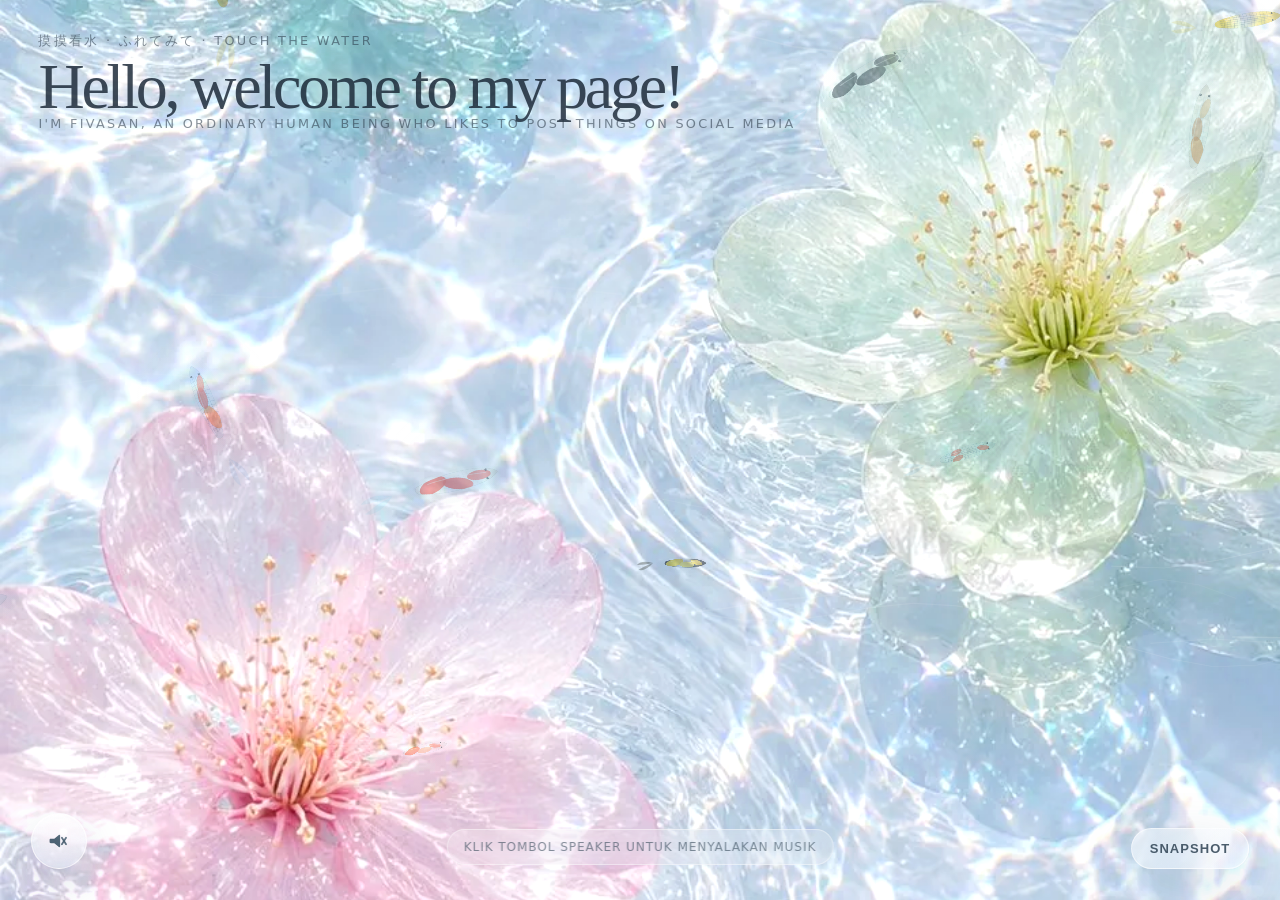
==== commit b82fdd6d: "Update index.html" ====
--- a/index.html
+++ b/index.html
@@ -122,7 +122,7 @@
     <section class="topcopy">
       <p class="eyebrow">摸摸看水 · ふれてみて · touch the water</p>
       <h1>Hello, welcome to my page!</h1>
-      <p class="sub">I'm Fivasan, an ordinary human being who likes to post things on social media </p>
+      <p class="eyebrow">I'm Fivasan, an ordinary human being who likes to post things on social media </p>
     </section>
     <button id="speaker" type="button" aria-label="Turn music on" title="Music on/off"></button>
     <button id="snapshot" type="button">snapshot</button>
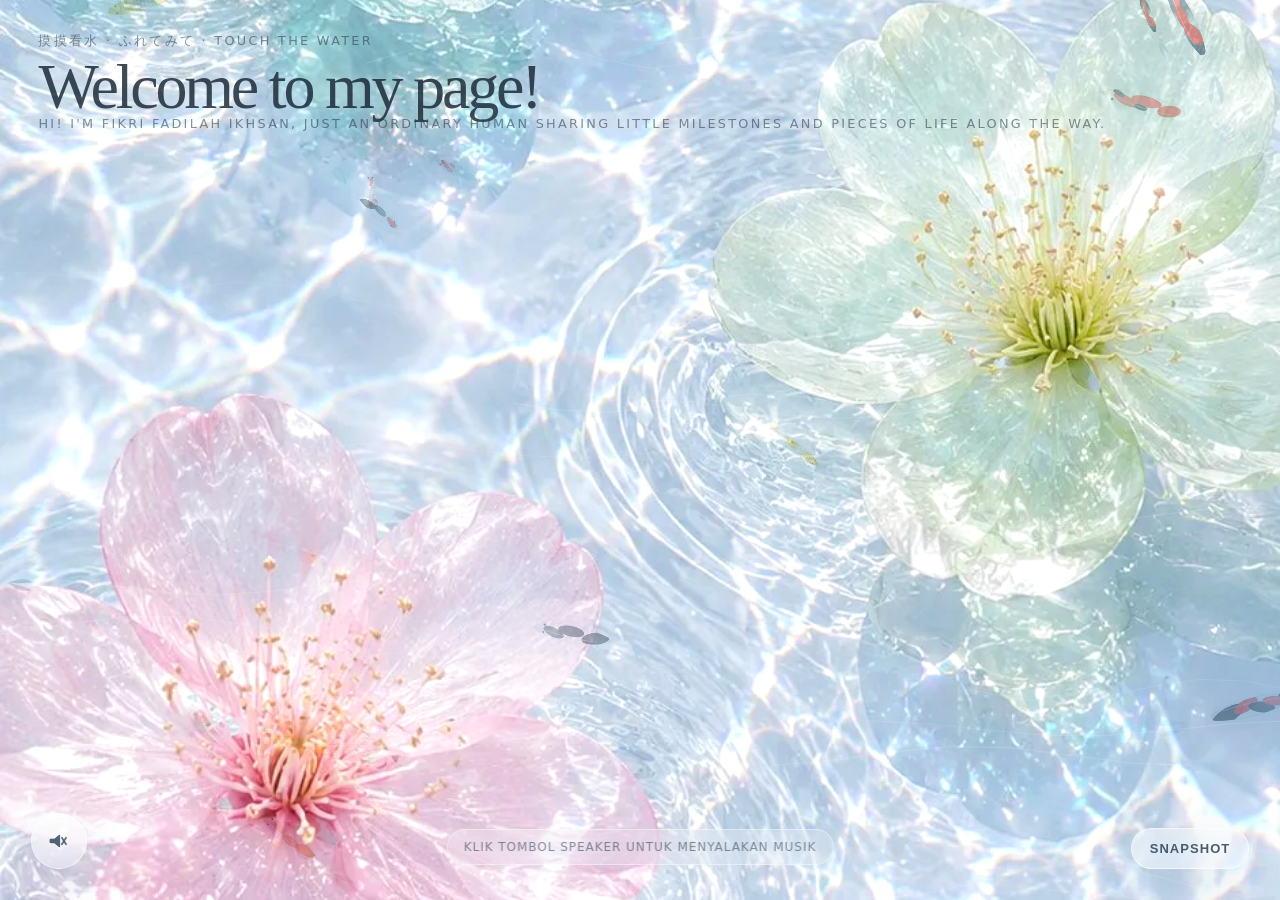
==== commit f7f68bf3: "Update index.html" ====
--- a/index.html
+++ b/index.html
@@ -121,8 +121,8 @@
     <div class="vignette"></div>
     <section class="topcopy">
       <p class="eyebrow">摸摸看水 · ふれてみて · touch the water</p>
-      <h1>Hello, welcome to my page!</h1>
-      <p class="eyebrow">I'm Fivasan, an ordinary human being who likes to post things on social media </p>
+      <h1>Welcome to my page!</h1>
+      <p class="eyebrow">Hi! I'm Fikri Fadilah Ikhsan, just an ordinary human sharing little milestones and pieces of life along the way. </p>
     </section>
     <button id="speaker" type="button" aria-label="Turn music on" title="Music on/off"></button>
     <button id="snapshot" type="button">snapshot</button>
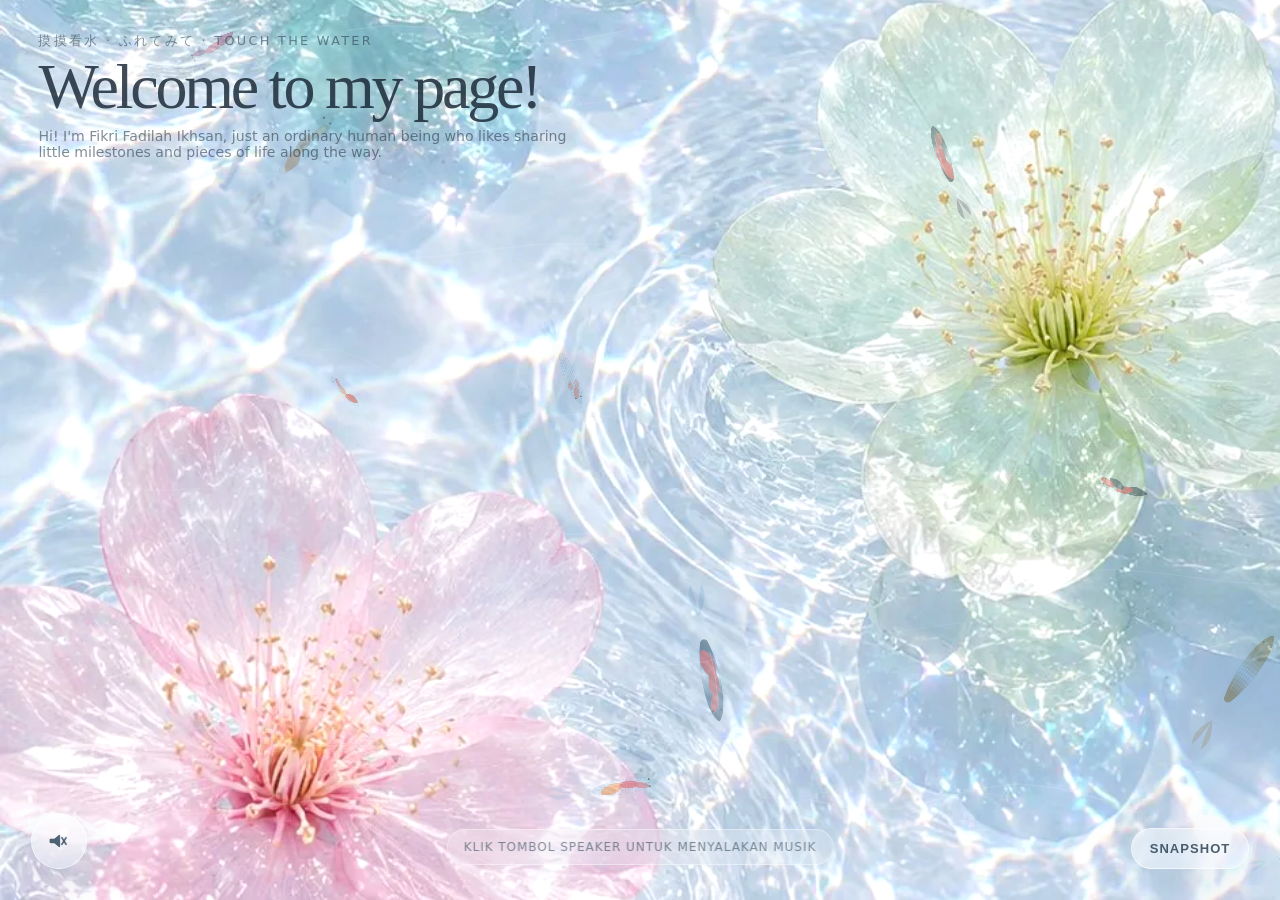
==== commit 686bf871: "Update index.html" ====
--- a/index.html
+++ b/index.html
@@ -3,7 +3,7 @@
 <head>
   <meta charset="utf-8" />
   <meta name="viewport" content="width=device-width, initial-scale=1, viewport-fit=cover" />
-  <title>myporto</title>
+  <title>MyPortofolio (sedang dalam perbaikan...)</title>
   <style>
     :root{
       --glass: rgba(255,255,255,.32);
@@ -122,7 +122,7 @@
     <section class="topcopy">
       <p class="eyebrow">摸摸看水 · ふれてみて · touch the water</p>
       <h1>Welcome to my page!</h1>
-      <p class="eyebrow">Hi! I'm Fikri Fadilah Ikhsan, just an ordinary human sharing little milestones and pieces of life along the way. </p>
+      <p class="sub"=>Hi! I'm Fikri Fadilah Ikhsan, just an ordinary human being who likes sharing little milestones and pieces of life along the way. </p>
     </section>
     <button id="speaker" type="button" aria-label="Turn music on" title="Music on/off"></button>
     <button id="snapshot" type="button">snapshot</button>
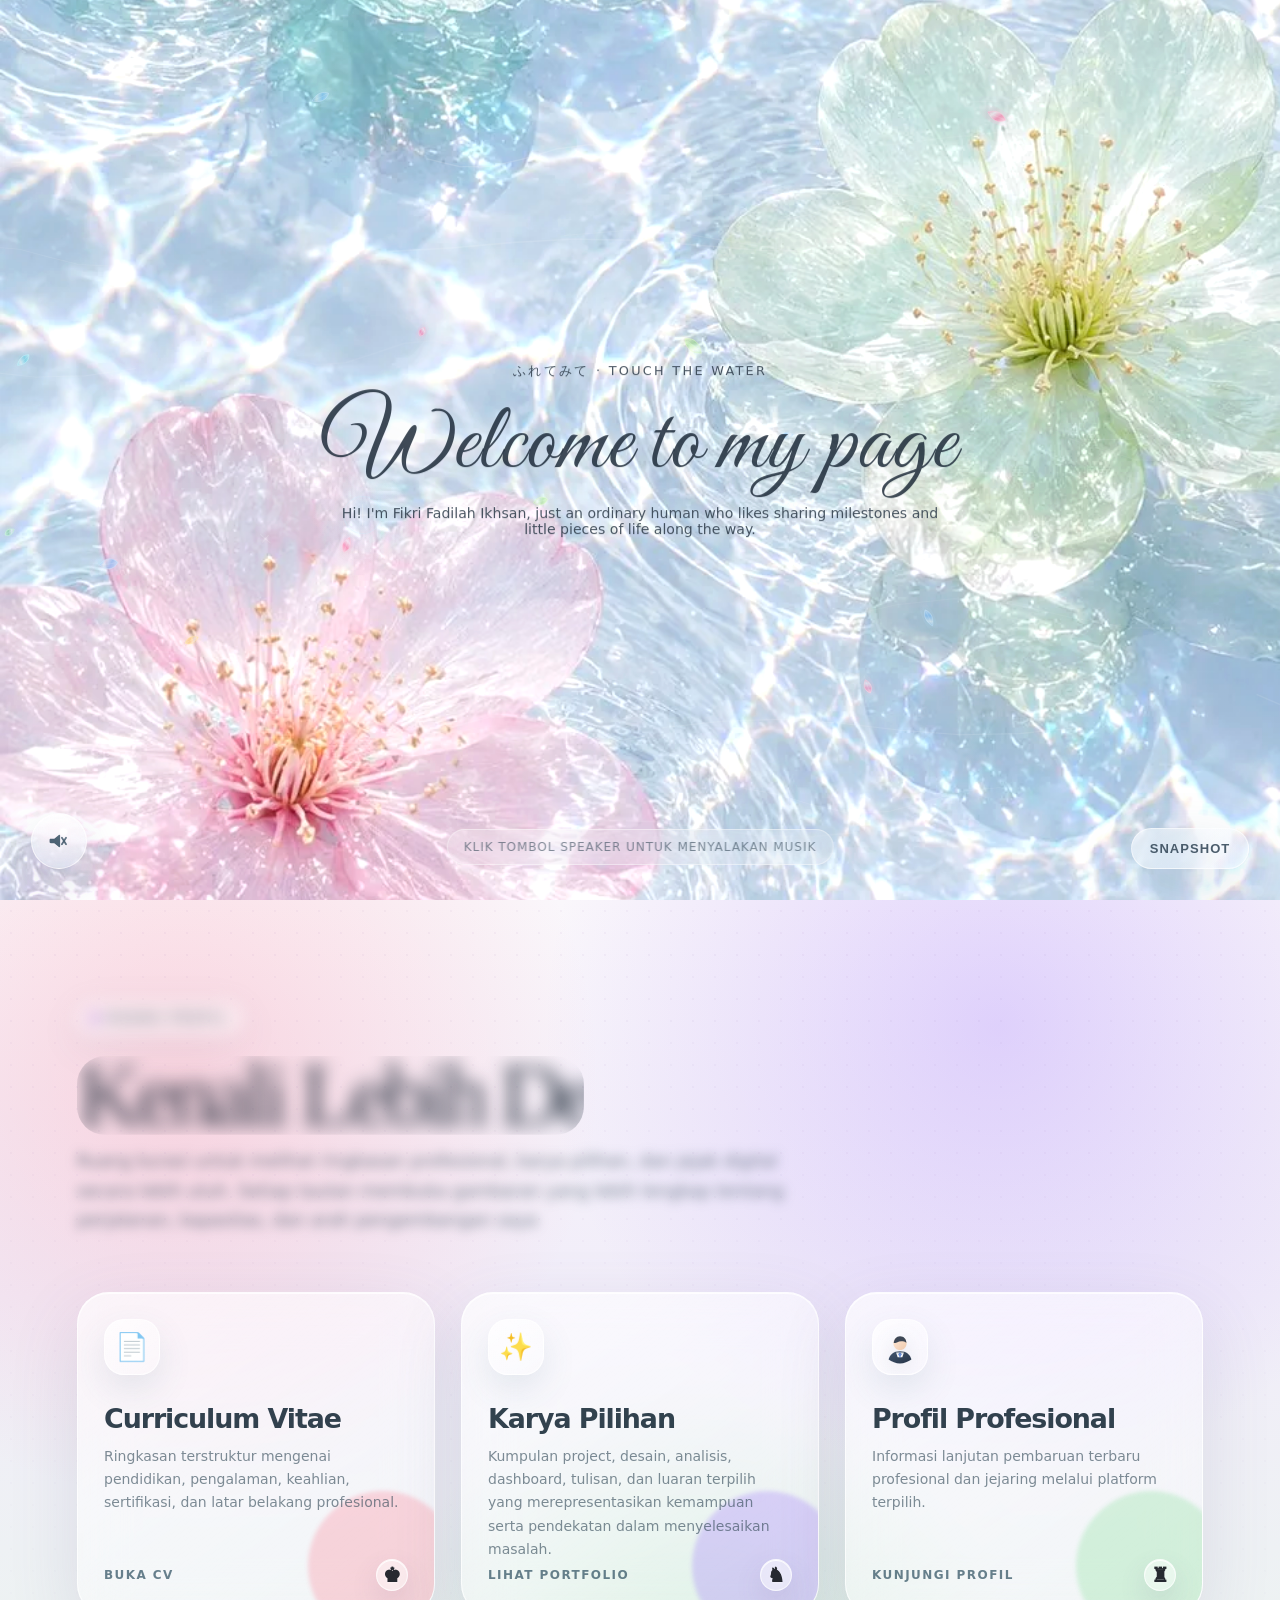
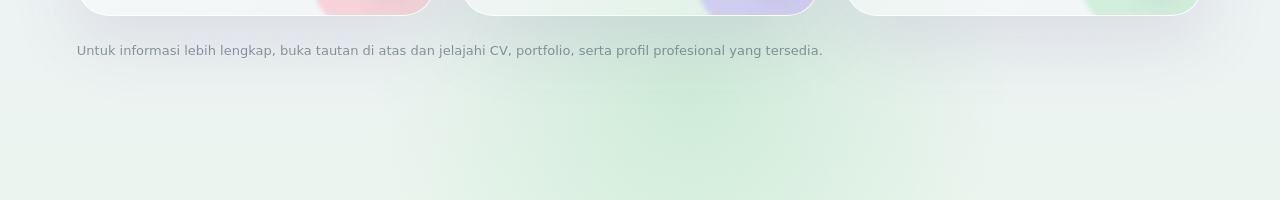
==== commit 9adf6545: "Rename index2.html to index.html" ====
--- a/index.html
+++ b/index.html
@@ -3,7 +3,14 @@
 <head>
   <meta charset="utf-8" />
   <meta name="viewport" content="width=device-width, initial-scale=1, viewport-fit=cover" />
-  <title>MyPortofolio (sedang dalam perbaikan...)</title>
+  <title>My Portfolio</title>
+  <link rel="icon" type="image/png" sizes="64x64" href="[data-uri]">
+  <link rel="shortcut icon" href="[data-uri]">
+  <meta name="application-name" content="My Portfolio">
+
+  <link rel="preconnect" href="https://fonts.googleapis.com">
+  <link rel="preconnect" href="https://fonts.gstatic.com" crossorigin>
+  <link href="https://fonts.googleapis.com/css2?family=Great+Vibes&family=Dancing+Script:wght@500;600&display=swap" rel="stylesheet">
   <style>
     :root{
       --glass: rgba(255,255,255,.32);
@@ -11,15 +18,15 @@
       --text: rgba(44,58,72,.86);
       --shadow: 0 18px 55px rgba(72,112,136,.18);
     }
-    *{box-sizing:border-box} html,body{width:100%;height:100%;margin:0;overflow:hidden;background:#dff0f7;font-family:Inter,ui-sans-serif,system-ui,-apple-system,BlinkMacSystemFont,"Segoe UI",sans-serif;}
-    #stage{position:fixed;inset:0;overflow:hidden;isolation:isolate;background:radial-gradient(circle at 55% 32%,#fbfeff 0%,#dceff7 46%,#c9e3f0 100%);touch-action:none;cursor:none;}
+    *{box-sizing:border-box} html{width:100%;margin:0;scroll-behavior:smooth;background:#dff0f7;} body{width:100%;min-height:100%;margin:0;overflow-x:hidden;overflow-y:auto;-webkit-overflow-scrolling:touch;overscroll-behavior-y:contain;background:#dff0f7;font-family:Inter,ui-sans-serif,system-ui,-apple-system,BlinkMacSystemFont,"Segoe UI",sans-serif;}
+    #stage{position:relative;width:100%;height:100svh;min-height:620px;overflow:hidden;isolation:isolate;background:radial-gradient(circle at 55% 32%,#fbfeff 0%,#dceff7 46%,#c9e3f0 100%);touch-action:pan-y;cursor:none;}
     canvas{position:absolute;inset:0;width:100%;height:100%;display:block;}
-    #water{z-index:1} #fish{z-index:2;mix-blend-mode:multiply;opacity:.92;filter:saturate(1.24) contrast(1.10) brightness(.98) blur(.04px)} #ripples{z-index:3;mix-blend-mode:screen} #caustics{z-index:4;mix-blend-mode:screen;opacity:.90} #sparkles{z-index:5;mix-blend-mode:screen}
+    #water{z-index:1} #fish{z-index:2;mix-blend-mode:multiply;opacity:0;filter:none} #ripples{z-index:3;mix-blend-mode:screen} #caustics{z-index:4;mix-blend-mode:screen;opacity:.90} #sparkles{z-index:5;mix-blend-mode:screen}
     .vignette{position:absolute;inset:-2px;z-index:6;pointer-events:none;background:radial-gradient(circle at 50% 42%,rgba(255,255,255,0) 0%,rgba(255,255,255,.08) 46%,rgba(151,190,212,.12) 100%);mix-blend-mode:soft-light;}
     .topcopy{position:absolute;left:clamp(18px,3vw,46px);top:clamp(16px,2.6vw,38px);z-index:8;color:var(--text);text-shadow:0 1px 16px rgba(255,255,255,.7);pointer-events:none;}
-    .eyebrow{font-size:clamp(12px,1vw,14px);letter-spacing:.18em;text-transform:uppercase;opacity:.66;margin:0 0 8px}
-    h1{font-family:Georgia,"Times New Roman",serif;font-weight:500;font-size:clamp(34px,5vw,78px);line-height:.9;letter-spacing:-.05em;margin:0;color:rgba(22,35,50,.82)}
-    .sub{margin:12px 0 0;font-size:clamp(13px,1.1vw,17px);opacity:.68;max-width:540px}
+    .eyebrow{font-size:clamp(12px,1vw,14px);letter-spacing:.18em;text-transform:uppercase;opacity:.66;margin:0 0 18px}
+    h1{font-family:"Great Vibes","Dancing Script",cursive !important;font-weight:400;font-size:clamp(50px,7.2vw,118px);line-height:.98;letter-spacing:.005em;margin:0;color:rgba(22,35,50,.82);text-shadow:0 3px 18px rgba(255,255,255,.74),0 16px 42px rgba(87,125,145,.14)}
+    .sub{margin:12px 0 0;font-size:clamp(13px,1.1vw,17px);opacity:.74;max-width:620px}
     #snapshot{position:absolute;right:clamp(18px,2.4vw,36px);bottom:clamp(18px,2.4vw,32px);z-index:9;border:1px solid var(--glass-line);background:linear-gradient(135deg,rgba(255,255,255,.56),rgba(236,250,255,.28));color:rgba(48,68,84,.86);backdrop-filter:blur(18px) saturate(1.25);-webkit-backdrop-filter:blur(18px) saturate(1.25);box-shadow:var(--shadow);border-radius:999px;padding:12px 18px;font-size:13px;letter-spacing:.08em;text-transform:uppercase;font-weight:700;cursor:pointer;transition:transform .18s ease, background .18s ease, opacity .3s ease;}
     #snapshot:hover{transform:translateY(-2px);background:linear-gradient(135deg,rgba(255,255,255,.72),rgba(236,250,255,.38));}
     #speaker{position:absolute;left:clamp(18px,2.4vw,36px);bottom:clamp(18px,2.4vw,32px);z-index:9;width:56px;height:56px;border-radius:999px;border:1px solid rgba(255,255,255,.58);background:linear-gradient(180deg,rgba(255,255,255,.72),rgba(232,246,252,.28));color:rgba(48,68,84,.90);backdrop-filter:blur(22px) saturate(1.35);-webkit-backdrop-filter:blur(22px) saturate(1.35);box-shadow:0 16px 40px rgba(80,120,145,.20), inset 0 1px 0 rgba(255,255,255,.72), inset 0 -10px 18px rgba(205,232,243,.16);display:grid;place-items:center;cursor:pointer;transition:transform .18s ease,background .18s ease,box-shadow .18s ease,opacity .25s ease;overflow:hidden;}
@@ -36,6 +43,88 @@
     #speaker.playing .speaker-dot{background:linear-gradient(180deg,#c8f6ff,#8fe6ff);box-shadow:0 0 0 1px rgba(255,255,255,.45), 0 0 12px rgba(143,230,255,.55);}
     #hint{position:absolute;left:50%;bottom:clamp(20px,2.7vw,38px);transform:translateX(-50%);z-index:8;padding:10px 16px;border-radius:999px;border:1px solid rgba(255,255,255,.52);background:rgba(255,255,255,.23);backdrop-filter:blur(16px);color:rgba(57,75,91,.74);font-size:12px;letter-spacing:.08em;text-transform:uppercase;opacity:.82;transition:opacity .8s ease;pointer-events:none;white-space:nowrap;}
     #hint.hide{opacity:0}
+    .vignette{z-index:7}
+
+    #glowLayer{position:absolute;inset:0;z-index:6;pointer-events:none;overflow:hidden;mix-blend-mode:screen}
+    .softGlow{position:absolute;left:0;top:0;border-radius:999px;opacity:0;transform:translate3d(-999px,-999px,0) scale(.9);filter:blur(18px);will-change:transform,opacity;background:radial-gradient(circle at 50% 50%, rgba(255,255,255,.78) 0%, rgba(255,255,255,.44) 24%, rgba(255,255,255,.16) 52%, rgba(255,255,255,0) 78%)}
+    .linkCards{perspective:1200px}
+    .linkCard{opacity:0;transform:translate3d(-74px,0,0) scale(.982);transition:opacity .92s cubic-bezier(.22,1,.36,1),transform .92s cubic-bezier(.22,1,.36,1),box-shadow .38s ease,border-color .38s ease;transition-delay:var(--delay,0ms)}
+    .linkCard.is-visible{opacity:1;transform:translate3d(0,0,0) scale(1)}
+    .linkCard.is-leaving{opacity:0;transform:translate3d(-58px,0,0) scale(.988)}
+    .linkCard.is-visible:hover{transform:translateY(-8px) scale(1.012)}
+    .linkCard:before{content:"";position:absolute;top:-18%;bottom:-18%;left:-68%;width:42%;background:linear-gradient(90deg,rgba(255,255,255,0),rgba(255,255,255,.56),rgba(255,255,255,0));transform:skewX(-18deg) translateX(-120%);opacity:0;pointer-events:none;z-index:1}
+    .linkCard.is-visible:before{animation:cardSweepIn 1.45s cubic-bezier(.16,1,.3,1) var(--sweepDelay,160ms) both}
+    .linkCard.is-leaving:before{animation:cardSweepOut .86s cubic-bezier(.6,0,.18,1) both}
+    @keyframes cardSweepIn{0%{transform:skewX(-18deg) translateX(-140%);opacity:0}18%{opacity:.60}100%{transform:skewX(-18deg) translateX(430%);opacity:0}}
+    @keyframes cardSweepOut{0%{transform:skewX(-18deg) translateX(320%);opacity:0}16%{opacity:.42}100%{transform:skewX(-18deg) translateX(-160%);opacity:0}}
+    .linkCard .cardIcon,.linkCard .cardNo,.linkCard h3,.linkCard p,.linkCard .cardAction{z-index:2}
+    @media (prefers-reduced-motion:reduce){.linkCard{opacity:1;transform:none;transition:none}.linkCard:before{display:none}.softGlow{display:none}}
+
+    #linksPage{position:relative;min-height:100svh;padding:clamp(70px,8vw,120px) clamp(20px,6vw,82px);background:
+      radial-gradient(circle at 14% 20%,rgba(255,112,136,.24) 0,rgba(255,112,136,0) 32%),
+      radial-gradient(circle at 78% 14%,rgba(144,96,255,.24) 0,rgba(144,96,255,0) 36%),
+      radial-gradient(circle at 54% 88%,rgba(113,209,137,.24) 0,rgba(113,209,137,0) 30%),
+      linear-gradient(180deg,#faf7fb 0%,#f1edf9 44%,#ebf5ef 100%);
+      color:rgba(35,52,65,.88);overflow:hidden}
+    #linksPage:before{content:"";position:absolute;inset:0;background-image:radial-gradient(rgba(151,115,176,.11) 1px,transparent 1px);background-size:22px 22px;mask-image:linear-gradient(180deg,rgba(0,0,0,.55),rgba(0,0,0,.08));pointer-events:none}
+    .linkWrap{position:relative;z-index:1;max-width:1180px;margin:0 auto}
+    .sectionKicker{display:inline-flex;align-items:center;gap:8px;padding:8px 13px;border:1px solid rgba(255,255,255,.68);border-radius:999px;background:rgba(255,255,255,.40);backdrop-filter:blur(18px);box-shadow:0 12px 40px rgba(89,122,142,.10);font-size:12px;font-weight:850;letter-spacing:.14em;text-transform:uppercase;color:rgba(57,83,99,.70)}
+    .sectionKicker:before{content:"";width:8px;height:8px;border-radius:50%;background:linear-gradient(135deg,#ff7488,#9362ff 58%,#72d98d 100%);box-shadow:0 0 18px rgba(180,120,244,.42)}
+    .linksTitle{margin:22px 0 12px;font-family:Georgia,"Times New Roman",serif;font-size:clamp(42px,7vw,92px);line-height:.88;letter-spacing:-.06em;font-weight:500;color:rgba(22,36,50,.86)}
+    .linksLead{max-width:720px;margin:0 0 clamp(32px,5vw,56px);font-size:clamp(15px,1.35vw,20px);line-height:1.72;color:rgba(53,75,90,.68)}
+    .linkCards{display:grid;grid-template-columns:repeat(3,minmax(0,1fr));gap:clamp(16px,2vw,26px)}
+    .linkCard{position:relative;min-height:260px;padding:26px;border-radius:32px;text-decoration:none;color:rgba(30,47,61,.88);border:1px solid rgba(255,255,255,.76);background:linear-gradient(145deg,rgba(255,255,255,.68),rgba(255,255,255,.26));backdrop-filter:blur(24px) saturate(1.22);-webkit-backdrop-filter:blur(24px) saturate(1.22);box-shadow:0 24px 70px rgba(102,94,140,.14),inset 0 1px 0 rgba(255,255,255,.78);overflow:hidden;transition:transform .28s ease,box-shadow .28s ease,border-color .28s ease}
+    .linkCard:hover{transform:translateY(-8px);box-shadow:0 34px 88px rgba(117,92,154,.22),inset 0 1px 0 rgba(255,255,255,.86);border-color:rgba(255,255,255,.92)}
+    .linkCard:before{content:"";position:absolute;inset:-40%;background:radial-gradient(circle at 28% 20%,rgba(255,255,255,.90),rgba(255,255,255,0) 34%);opacity:.55;pointer-events:none}
+    .linkCard:after{content:"";position:absolute;right:-24px;bottom:-26px;width:150px;height:150px;border-radius:50%;background:var(--cardGlow);filter:blur(2px);opacity:.82;pointer-events:none}
+    .cardIcon{position:relative;z-index:1;width:56px;height:56px;border-radius:20px;display:grid;place-items:center;margin-bottom:30px;background:linear-gradient(145deg,rgba(255,255,255,.75),rgba(255,255,255,.22));border:1px solid rgba(255,255,255,.72);box-shadow:0 14px 34px rgba(65,104,126,.12);font-size:27px}
+    .cardNo{position:absolute;right:24px;top:22px;z-index:1;font-size:12px;font-weight:850;letter-spacing:.14em;color:rgba(58,82,98,.42)}
+    .linkCard h3{position:relative;z-index:1;margin:0 0 12px;font-size:clamp(22px,2.1vw,31px);line-height:1.05;letter-spacing:-.04em;color:rgba(28,45,59,.90)}
+    .linkCard p{position:relative;z-index:1;margin:0 0 28px;font-size:14px;line-height:1.65;color:rgba(54,76,91,.64)}
+    .cardAction{position:absolute;left:26px;right:26px;bottom:24px;z-index:1;display:flex;align-items:center;justify-content:space-between;font-size:12px;font-weight:850;letter-spacing:.12em;text-transform:uppercase;color:rgba(41,76,93,.70)}
+    .cardAction span:last-child{width:32px;height:32px;border-radius:999px;display:grid;place-items:center;background:rgba(255,255,255,.50);border:1px solid rgba(255,255,255,.66)}
+    .miniNote{margin-top:24px;font-size:13px;line-height:1.7;color:rgba(58,77,90,.56)}
+    .miniNote code{padding:3px 7px;border-radius:8px;background:rgba(255,255,255,.62);color:rgba(40,66,80,.76)}
+
+    .slideBridge{height:clamp(110px,14vw,190px);margin-top:calc(clamp(110px,14vw,190px) * -0.42);margin-bottom:calc(clamp(110px,14vw,190px) * -0.58);position:relative;z-index:5;pointer-events:none;background:
+      radial-gradient(circle at 22% 18%,rgba(255,116,136,.24) 0,rgba(255,116,136,0) 34%),
+      radial-gradient(circle at 74% 22%,rgba(147,98,255,.25) 0,rgba(147,98,255,0) 36%),
+      radial-gradient(circle at 52% 78%,rgba(113,217,141,.22) 0,rgba(113,217,141,0) 38%),
+      linear-gradient(180deg,rgba(214,239,247,0) 0%,rgba(245,241,251,.80) 48%,rgba(250,247,251,1) 100%);backdrop-filter:blur(4px);-webkit-backdrop-filter:blur(4px)}
+    .slideBridge:after{content:"";position:absolute;inset:0;background:linear-gradient(90deg,rgba(255,255,255,0),rgba(255,255,255,.34),rgba(255,255,255,0));mix-blend-mode:screen;opacity:.64}
+
+    #speaker,#snapshot{position:absolute;z-index:16}
+    #snapshot{right:clamp(18px,2.4vw,36px);bottom:clamp(18px,2.4vw,32px)}
+    #speaker{left:clamp(18px,2.4vw,36px);bottom:clamp(18px,2.4vw,32px)}
+
+    .linkCard{
+      opacity:0;
+      transform:translate3d(-96px,0,0) scale(.972);
+      transition:
+        opacity .95s cubic-bezier(.16,1,.3,1),
+        transform .95s cubic-bezier(.16,1,.3,1),
+        box-shadow .38s ease,
+        border-color .38s ease;
+      transition-delay:var(--delay,0ms);
+    }
+    .linkCard.is-visible{
+      opacity:1;
+      transform:translate3d(0,0,0) scale(1);
+      transition-delay:var(--delay,0ms);
+    }
+    .linkCard.is-leaving{
+      opacity:0;
+      transform:translate3d(-184px,0,0) scale(.975);
+      transition:
+        opacity .82s cubic-bezier(.65,0,.2,1),
+        transform .82s cubic-bezier(.65,0,.2,1),
+        box-shadow .30s ease,
+        border-color .30s ease;
+      transition-delay:var(--leaveDelay,0ms);
+    }
+    .linkCard.is-visible:hover{transform:translateY(-8px) scale(1.012)}
+    @media (max-width:720px){.slideBridge{height:90px;margin-top:-38px;margin-bottom:-52px}}
+
 
     #lotusCursor{position:fixed;left:0;top:0;z-index:14;width:50px;height:50px;pointer-events:none;opacity:0;transform:translate(-38%,-36%) rotate(-12deg) scale(.96);transform-origin:center center;transition:opacity .18s ease;filter:drop-shadow(0 10px 18px rgba(73,129,104,.18)) drop-shadow(0 1px 0 rgba(255,255,255,.50));mix-blend-mode:normal;will-change:transform,opacity;}
     #lotusCursor svg{display:block;width:100%;height:100%;overflow:visible}
@@ -52,8 +141,573 @@
     #lotusCursor .lotus-shadow{fill:rgba(160,110,125,.14)}
     #loading{position:absolute;inset:0;z-index:20;display:grid;place-items:center;background:linear-gradient(135deg,#f9fdff,#dff0f8);color:rgba(45,63,80,.72);font-size:13px;letter-spacing:.12em;text-transform:uppercase;transition:opacity .45s ease,visibility .45s ease;}
     #loading.hide{opacity:0;visibility:hidden}
-    @media (max-width:720px){.topcopy{display:none}#snapshot{right:14px;bottom:14px;padding:10px 14px;font-size:12px}#speaker{left:14px;bottom:14px;width:50px;height:50px}#hint{bottom:62px;font-size:10px}#lotusCursor{display:none}}
+    @media (max-width:920px){.linkCards{grid-template-columns:1fr}.linkCard{min-height:220px}.linksLead{margin-bottom:28px}} @media (max-width:720px){#stage{min-height:100svh}.topcopy{display:none}#snapshot{right:14px;bottom:14px;padding:10px 14px;font-size:12px}#speaker{left:14px;bottom:14px;width:50px;height:50px}#hint{bottom:62px;font-size:10px}.linksTitle{font-size:44px}#linksPage{padding:64px 18px}.linkCard{border-radius:26px;padding:22px}#lotusCursor{display:none}}
+  
+    .linkCards{transform:translateZ(0);will-change:transform}
+    .linkCard{
+      will-change:transform,opacity;
+      backface-visibility:hidden;
+      transform-style:preserve-3d;
+      contain:layout paint style;
+    }
+    .linkCard.is-visible{
+      opacity:1;
+      transform:translate3d(0,0,0) scale(1);
+      transition:
+        opacity .86s cubic-bezier(.16,1,.3,1),
+        transform .86s cubic-bezier(.16,1,.3,1);
+      transition-delay:var(--delay,0ms);
+    }
+    .linkCard.is-leaving{
+      opacity:0;
+      transform:translate3d(-96px,0,0) scale(.992);
+      transition:
+        opacity .62s cubic-bezier(.45,0,.18,1),
+        transform .62s cubic-bezier(.45,0,.18,1);
+      transition-delay:var(--leaveDelay,0ms);
+      pointer-events:none;
+    }
+    .linkCard.is-visible:hover{transform:translate3d(0,-8px,0) scale(1.012)}
+
+  
+    /* Dynamic Island-style entrance for slide 2 heading */
+    .linkWrap{--headerDelay:0ms}
+    .sectionKicker{
+      opacity:0;
+      transform:translate3d(-38px,0,0) scaleX(.34) scaleY(.82);
+      transform-origin:left center;
+      filter:blur(10px);
+      max-width:150px;
+      overflow:hidden;
+      transition:
+        opacity .64s cubic-bezier(.16,1,.3,1),
+        transform .86s cubic-bezier(.16,1,.3,1),
+        filter .82s cubic-bezier(.16,1,.3,1),
+        max-width .92s cubic-bezier(.16,1,.3,1),
+        box-shadow .92s cubic-bezier(.16,1,.3,1);
+      transition-delay:var(--headerDelay);
+      will-change:transform,opacity,filter,max-width;
+    }
+    .sectionKicker:after{
+      content:"";
+      position:absolute;
+      inset:-2px;
+      border-radius:inherit;
+      background:linear-gradient(90deg,rgba(255,255,255,0),rgba(255,255,255,.58),rgba(255,255,255,0));
+      transform:translateX(-120%) skewX(-18deg);
+      opacity:0;
+      pointer-events:none;
+    }
+    .linksTitle{
+      opacity:0;
+      transform:translate3d(-66px,0,0) scale(.94);
+      transform-origin:left center;
+      filter:blur(14px);
+      clip-path:inset(0 100% 0 0 round 34px);
+      transition:
+        opacity .72s cubic-bezier(.16,1,.3,1),
+        transform 1.05s cubic-bezier(.16,1,.3,1),
+        filter .95s cubic-bezier(.16,1,.3,1),
+        clip-path 1.06s cubic-bezier(.16,1,.3,1);
+      transition-delay:calc(var(--headerDelay) + 120ms);
+      will-change:transform,opacity,filter,clip-path;
+    }
+    .linksLead{
+      opacity:0;
+      transform:translate3d(-32px,0,0);
+      filter:blur(8px);
+      transition:
+        opacity .72s cubic-bezier(.16,1,.3,1),
+        transform .88s cubic-bezier(.16,1,.3,1),
+        filter .88s cubic-bezier(.16,1,.3,1);
+      transition-delay:calc(var(--headerDelay) + 330ms);
+      will-change:transform,opacity,filter;
+    }
+    .linkWrap.header-visible .sectionKicker{
+      opacity:1;
+      transform:translate3d(0,0,0) scaleX(1) scaleY(1);
+      filter:blur(0);
+      max-width:360px;
+      box-shadow:0 18px 48px rgba(99,88,133,.14), inset 0 1px 0 rgba(255,255,255,.80);
+    }
+    .linkWrap.header-visible .sectionKicker:after{
+      animation:islandSheen 1.08s cubic-bezier(.16,1,.3,1) .20s both;
+    }
+    .linkWrap.header-visible .linksTitle{
+      opacity:1;
+      transform:translate3d(0,0,0) scale(1);
+      filter:blur(0);
+      clip-path:inset(0 0 0 0 round 0);
+    }
+    .linkWrap.header-visible .linksLead{
+      opacity:1;
+      transform:translate3d(0,0,0);
+      filter:blur(0);
+    }
+    .linkWrap.header-leaving .sectionKicker{
+      opacity:0;
+      transform:translate3d(-30px,0,0) scaleX(.52) scaleY(.86);
+      filter:blur(8px);
+      max-width:170px;
+      transition-duration:.46s;
+    }
+    .linkWrap.header-leaving .linksTitle{
+      opacity:0;
+      transform:translate3d(-44px,0,0) scale(.97);
+      filter:blur(9px);
+      clip-path:inset(0 55% 0 0 round 28px);
+      transition-duration:.52s;
+    }
+    .linkWrap.header-leaving .linksLead{
+      opacity:0;
+      transform:translate3d(-24px,0,0);
+      filter:blur(6px);
+      transition-duration:.42s;
+    }
+    @keyframes islandSheen{
+      0%{transform:translateX(-125%) skewX(-18deg);opacity:0}
+      22%{opacity:.62}
+      100%{transform:translateX(135%) skewX(-18deg);opacity:0}
+    }
+    @media (prefers-reduced-motion:reduce){
+      .sectionKicker,.linksTitle,.linksLead{opacity:1;transform:none;filter:none;clip-path:none;transition:none;max-width:none}
+      .sectionKicker:after{display:none}
+    }
+
+  
+    .cardNo{display:none}
+    .cardAction .chessIcon{
+      color:rgba(26,29,36,.94);
+      font-size:20px;
+      line-height:1;
+      text-shadow:0 1px 2px rgba(255,255,255,.35),0 0 10px rgba(255,255,255,.18);
+      background:
+        radial-gradient(circle at 35% 25%,rgba(255,255,255,.88),rgba(244,244,248,.54) 42%,rgba(230,232,238,.36) 100%);
+      border:1px solid rgba(255,255,255,.72);
+      box-shadow:0 12px 28px rgba(97,80,130,.14),inset 0 1px 0 rgba(255,255,255,.92);
+      font-family:"Times New Roman",Georgia,serif;
+      font-weight:700;
+    }
+
+  
+    .topcopy .scriptTitle{
+      font-family:"Great Vibes","Dancing Script",cursive !important;
+      font-weight:400 !important;
+      font-size:clamp(52px,7.4vw,122px) !important;
+      line-height:.98 !important;
+      letter-spacing:.01em !important;
+      font-style:normal !important;
+      margin-top:2px !important;
+    }
+
+  
+    #petalsCanvas{
+      position:absolute;
+      inset:0;
+      width:100%;
+      height:100%;
+      display:block;
+      z-index:6;
+      pointer-events:none;
+      opacity:.94;
+      mix-blend-mode:normal;
+      filter:saturate(1.04);
+    }
+
+  
+    /* 3-mode lighting cycle: normal → sunset → night → repeat */
+    #lightingOverlay{
+      position:absolute;
+      inset:0;
+      z-index:5;
+      pointer-events:none;
+      mix-blend-mode:multiply;
+      opacity:0;
+      background:transparent;
+      transition:background 7.5s ease-in-out, opacity 7.5s ease-in-out;
+    }
+    #lightingOverlay::before,
+    #lightingOverlay::after{
+      content:"";
+      position:absolute;
+      inset:-10%;
+      pointer-events:none;
+      opacity:0;
+      transition:opacity 7.5s ease-in-out, transform 7.5s ease-in-out;
+    }
+    #lightingOverlay::before{
+      background:
+        radial-gradient(circle at 18% 18%, rgba(255,236,190,.75), rgba(255,198,118,.18) 28%, rgba(255,255,255,0) 56%),
+        radial-gradient(circle at 82% 72%, rgba(255,137,96,.32), rgba(255,137,96,0) 45%);
+      mix-blend-mode:screen;
+      transform:translate3d(-1%,0,0) scale(1);
+    }
+    #lightingOverlay::after{
+      background:
+        radial-gradient(circle at 50% 28%, rgba(185,215,255,.24), rgba(185,215,255,0) 46%),
+        radial-gradient(circle at 78% 18%, rgba(255,255,255,.18), rgba(255,255,255,0) 18%),
+        linear-gradient(180deg, rgba(20,37,77,.62), rgba(11,21,47,.74));
+      mix-blend-mode:multiply;
+      transform:scale(1.04);
+    }
+    #stage.light-normal #lightingOverlay{
+      opacity:0;
+      background:transparent;
+    }
+    #stage.light-sunset{
+      background:radial-gradient(circle at 55% 32%,#fff8ed 0%,#eadfd5 46%,#cfdbdf 100%);
+    }
+    #stage.light-sunset #lightingOverlay{
+      opacity:.78;
+      background:
+        linear-gradient(145deg, rgba(255,230,182,.28), rgba(255,142,97,.22) 46%, rgba(157,203,220,.12) 100%);
+      mix-blend-mode:multiply;
+    }
+    #stage.light-sunset #lightingOverlay::before{
+      opacity:.88;
+      transform:translate3d(1.4%,.6%,0) scale(1.03);
+    }
+    #stage.light-night{
+      background:radial-gradient(circle at 55% 32%,#dceeff 0%,#8bb3ce 46%,#304766 100%);
+    }
+    #stage.light-night #lightingOverlay{
+      opacity:.90;
+      background:
+        radial-gradient(circle at 68% 20%, rgba(144,184,255,.20), rgba(144,184,255,0) 34%),
+        linear-gradient(180deg, rgba(20,35,70,.50), rgba(9,17,39,.78));
+      mix-blend-mode:multiply;
+    }
+    #stage.light-night #lightingOverlay::after{
+      opacity:.82;
+      transform:scale(1);
+    }
+    #stage.light-sunset #caustics{opacity:.72}
+    #stage.light-night #caustics{opacity:.58}
+    #stage.light-sunset #sparkles{opacity:.92}
+    #stage.light-night #sparkles{opacity:.72}
+    #stage.light-sunset #petalsCanvas{filter:saturate(1.10) sepia(.10) brightness(.98)}
+    #stage.light-night #petalsCanvas{filter:saturate(.90) brightness(.78) hue-rotate(8deg)}
+    #stage.light-sunset .vignette{background:radial-gradient(circle at 50% 42%,rgba(255,255,255,0) 0%,rgba(255,210,168,.12) 44%,rgba(144,112,102,.22) 100%)}
+    #stage.light-night .vignette{background:radial-gradient(circle at 50% 42%,rgba(255,255,255,0) 0%,rgba(75,102,150,.10) 42%,rgba(5,14,35,.45) 100%)}
+
+    /* Slide 1 headline moved to top-center with opening flip-up animation */
+    #stage .topcopy{
+      left:50% !important;
+      top:clamp(22px,4.2vw,58px) !important;
+      width:min(920px, calc(100% - 36px));
+      transform:translateX(-50%);
+      text-align:center;
+      display:flex;
+      flex-direction:column;
+      align-items:center;
+      perspective:1000px;
+    }
+    #stage .topcopy .eyebrow,
+    #stage .topcopy h1,
+    #stage .topcopy .sub{
+      transform-origin:50% 100%;
+      animation:flipUpIntro .98s cubic-bezier(.16,1,.3,1) both;
+      backface-visibility:hidden;
+    }
+    #stage .topcopy .eyebrow{animation-delay:.10s}
+    #stage .topcopy h1{animation-delay:.22s}
+    #stage .topcopy .sub{animation-delay:.38s}
+    @keyframes flipUpIntro{
+      0%{
+        opacity:0;
+        transform:translate3d(0,28px,0) rotateX(74deg) scale(.96);
+        filter:blur(10px);
+      }
+      58%{
+        opacity:1;
+        transform:translate3d(0,-3px,0) rotateX(-7deg) scale(1.01);
+        filter:blur(0);
+      }
+      100%{
+        opacity:1;
+        transform:translate3d(0,0,0) rotateX(0deg) scale(1);
+        filter:blur(0);
+      }
+    }
+    @media (max-width:720px){
+      #stage .topcopy{
+        display:flex !important;
+        top:clamp(16px,5vw,30px) !important;
+        width:calc(100% - 28px);
+      }
+      #stage .topcopy .scriptTitle,
+      #stage .topcopy h1{
+        font-size:clamp(42px,14vw,76px) !important;
+      }
+      #stage .topcopy .sub{
+        font-size:12px;
+        max-width:90%;
+      }
+    }
+    @media (prefers-reduced-motion:reduce){
+      #stage .topcopy .eyebrow,
+      #stage .topcopy h1,
+      #stage .topcopy .sub{
+        animation:none;
+        opacity:1;
+        transform:none;
+        filter:none;
+      }
+      #lightingOverlay,
+      #lightingOverlay::before,
+      #lightingOverlay::after{
+        transition:none;
+      }
+    }
+
+  
+    /* Revision: center title, stronger sunset burst, night glow, and return-to-light animation */
+    #stage .topcopy{
+      left:50% !important;
+      top:50% !important;
+      width:min(980px, calc(100% - 36px));
+      transform:translate(-50%,-50%) !important;
+      text-align:center;
+      display:flex;
+      flex-direction:column;
+      align-items:center;
+      justify-content:center;
+      perspective:1200px;
+    }
+    #stage .topcopy .eyebrow,
+    #stage .topcopy h1,
+    #stage .topcopy .sub{
+      transition:
+        color 6.8s ease,
+        text-shadow 6.8s ease,
+        opacity 1.2s ease,
+        filter 6.8s ease;
+    }
+
+    /* Top-left orange light burst when moving into sunset */
+    #stage #lightingOverlay .sunsetBurst{
+      position:absolute;
+      left:-20%;
+      top:-26%;
+      width:76vw;
+      height:76vw;
+      min-width:520px;
+      min-height:520px;
+      max-width:980px;
+      max-height:980px;
+      border-radius:50%;
+      pointer-events:none;
+      opacity:0;
+      transform:translate3d(-12%,-10%,0) scale(.72) rotate(-10deg);
+      background:
+        radial-gradient(circle at 28% 28%,
+          rgba(255,244,205,.92) 0%,
+          rgba(255,188,88,.66) 14%,
+          rgba(255,128,56,.40) 32%,
+          rgba(255,108,38,.18) 52%,
+          rgba(255,108,38,0) 72%);
+      filter:blur(2px);
+      mix-blend-mode:screen;
+      transition:opacity 7.6s ease-in-out, transform 7.6s cubic-bezier(.16,1,.3,1);
+    }
+    #stage #lightingOverlay .sunsetBeam{
+      position:absolute;
+      left:-10%;
+      top:-18%;
+      width:78%;
+      height:72%;
+      pointer-events:none;
+      opacity:0;
+      transform:rotate(-17deg) translate3d(-7%,-6%,0) scaleX(.78);
+      transform-origin:0 0;
+      background:
+        linear-gradient(115deg,
+          rgba(255,236,178,.74) 0%,
+          rgba(255,170,79,.43) 22%,
+          rgba(255,120,48,.18) 47%,
+          rgba(255,120,48,0) 74%);
+      clip-path:polygon(0 0, 100% 18%, 70% 100%, 0 58%);
+      filter:blur(16px);
+      mix-blend-mode:screen;
+      transition:opacity 8s ease-in-out, transform 8s cubic-bezier(.16,1,.3,1);
+    }
+    #stage.light-sunset #lightingOverlay .sunsetBurst{
+      opacity:.95;
+      transform:translate3d(0,0,0) scale(1.05) rotate(0deg);
+      animation:sunsetPulse 8s ease-in-out infinite alternate;
+    }
+    #stage.light-sunset #lightingOverlay .sunsetBeam{
+      opacity:.82;
+      transform:rotate(-10deg) translate3d(1%,2%,0) scaleX(1);
+    }
+    @keyframes sunsetPulse{
+      0%{filter:blur(2px) saturate(1.05); opacity:.78}
+      100%{filter:blur(5px) saturate(1.22); opacity:.98}
+    }
+
+    /* When sunset moves into night, orange slowly sinks into blue-dark water */
+    #stage.light-night #lightingOverlay .sunsetBurst{
+      opacity:.18;
+      transform:translate3d(10%,8%,0) scale(1.34) rotate(8deg);
+      transition-duration:9s;
+    }
+    #stage.light-night #lightingOverlay .sunsetBeam{
+      opacity:.08;
+      transform:rotate(-6deg) translate3d(12%,10%,0) scaleX(1.18);
+      transition-duration:9s;
+    }
+
+    /* Text glow like warm laron/firefly during early night */
+    #stage.light-night.text-glow .topcopy .eyebrow,
+    #stage.light-night.text-glow .topcopy h1,
+    #stage.light-night.text-glow .topcopy .sub{
+      color:rgba(255,246,211,.95) !important;
+      filter:brightness(1.08);
+      text-shadow:
+        0 0 6px rgba(255,245,190,.90),
+        0 0 18px rgba(255,211,96,.72),
+        0 0 34px rgba(255,175,48,.45),
+        0 0 64px rgba(255,122,36,.30),
+        0 18px 46px rgba(0,0,0,.22) !important;
+      animation:laronGlow 3.6s ease-in-out infinite alternate;
+    }
+    @keyframes laronGlow{
+      0%{
+        text-shadow:
+          0 0 4px rgba(255,244,190,.76),
+          0 0 14px rgba(255,210,98,.55),
+          0 0 32px rgba(255,164,45,.32),
+          0 0 58px rgba(255,122,36,.20);
+      }
+      100%{
+        text-shadow:
+          0 0 8px rgba(255,252,218,.95),
+          0 0 24px rgba(255,220,106,.78),
+          0 0 42px rgba(255,178,54,.47),
+          0 0 82px rgba(255,132,42,.34);
+      }
+    }
+    #stage.light-night:not(.text-glow) .topcopy .eyebrow,
+    #stage.light-night:not(.text-glow) .topcopy h1,
+    #stage.light-night:not(.text-glow) .topcopy .sub{
+      color:rgba(218,232,255,.78) !important;
+      text-shadow:
+        0 0 16px rgba(178,210,255,.18),
+        0 12px 44px rgba(0,0,0,.24) !important;
+      animation:none;
+    }
+
+    /* Dark-to-light comeback animation when returning to normal */
+    #stage.return-light #lightingOverlay{
+      animation:returnToLightOverlay 8.8s cubic-bezier(.16,1,.3,1) both;
+    }
+    #stage.return-light .topcopy .eyebrow,
+    #stage.return-light .topcopy h1,
+    #stage.return-light .topcopy .sub{
+      animation:returnTextLight 2.8s cubic-bezier(.16,1,.3,1) both;
+    }
+    @keyframes returnToLightOverlay{
+      0%{opacity:.92; filter:brightness(.64) saturate(.86)}
+      44%{opacity:.42; filter:brightness(1.05) saturate(1.08)}
+      100%{opacity:0; filter:brightness(1) saturate(1)}
+    }
+    @keyframes returnTextLight{
+      0%{
+        color:rgba(218,232,255,.72);
+        text-shadow:0 0 12px rgba(160,205,255,.20);
+        filter:brightness(.85);
+      }
+      55%{
+        color:rgba(255,255,245,.96);
+        text-shadow:0 0 20px rgba(255,255,230,.72),0 0 44px rgba(204,235,255,.42);
+        filter:brightness(1.18);
+      }
+      100%{
+        filter:brightness(1);
+      }
+    }
+
+    @media (max-width:720px){
+      #stage .topcopy{
+        top:50% !important;
+        width:calc(100% - 28px);
+      }
+    }
+
+  
+    /* Revision v7: remove sunset stage; direct normal → night → normal */
+    #stage.light-night #lightingOverlay .sunsetBurst,
+    #stage.light-night #lightingOverlay .sunsetBeam,
+    #stage.light-normal #lightingOverlay .sunsetBurst,
+    #stage.light-normal #lightingOverlay .sunsetBeam{
+      opacity:0 !important;
+      animation:none !important;
+      transform:translate3d(-12%,-10%,0) scale(.72) rotate(-10deg) !important;
+    }
+
+  
+    /* Professional Profile logo icon: upper-body person in suit (not full body) */
+    .cardIcon.profile-logo{
+      padding:0;
+      overflow:hidden;
+    }
+    .cardIcon.profile-logo svg{
+      width:36px;
+      height:36px;
+      display:block;
+      overflow:visible;
+      filter:drop-shadow(0 4px 10px rgba(72,92,112,.14));
+    }
+    .cardIcon.profile-logo .pp-head{
+      fill:url(#ppSkin);
+    }
+    .cardIcon.profile-logo .pp-hair{
+      fill:rgba(46,59,76,.92);
+    }
+    .cardIcon.profile-logo .pp-suit{
+      fill:url(#ppSuit);
+    }
+    .cardIcon.profile-logo .pp-shirt{
+      fill:rgba(255,255,255,.96);
+    }
+    .cardIcon.profile-logo .pp-tie{
+      fill:rgba(84,126,210,.88);
+    }
+    .cardIcon.profile-logo .pp-stroke{
+      fill:none;
+      stroke:rgba(78,96,114,.28);
+      stroke-width:.9;
+      stroke-linecap:round;
+      stroke-linejoin:round;
+    }
+
+  
+    #snapshot.is-saving{
+      opacity:.78;
+      transform:translateY(-1px) scale(.985);
+      pointer-events:none;
+    }
+    #snapshot.is-done{
+      background:linear-gradient(135deg,rgba(232,255,242,.78),rgba(222,246,255,.42));
+    }
+    #snapshot.is-error{
+      background:linear-gradient(135deg,rgba(255,235,235,.82),rgba(255,255,255,.36));
+    }
+
+  
+    /* Performance tuning for smoother cursor movement */
+    #petalsCanvas{
+      will-change:transform, opacity;
+      transform:translateZ(0);
+      backface-visibility:hidden;
+    }
+    #lotusCursor{
+      will-change:transform, opacity;
+      transform:translate3d(-38%,-36%,0) rotate(-12deg) scale(.96);
+    }
+
   </style>
+
 </head>
 <body>
   <main id="stage" aria-label="Interactive pastel flower water with flowing koi that enter and leave the frame">
@@ -118,11 +772,13 @@
     <canvas id="ripples"></canvas>
     <canvas id="caustics"></canvas>
     <canvas id="sparkles"></canvas>
+    <div id="glowLayer" aria-hidden="true"></div>
+    <div id="lightingOverlay" aria-hidden="true"><span class="sunsetBurst"></span><span class="sunsetBeam"></span></div>
     <div class="vignette"></div>
     <section class="topcopy">
-      <p class="eyebrow">摸摸看水 · ふれてみて · touch the water</p>
-      <h1>Welcome to my page!</h1>
-      <p class="sub"=>Hi! I'm Fikri Fadilah Ikhsan, just an ordinary human being who likes sharing little milestones and pieces of life along the way. </p>
+      <p class="eyebrow">ふれてみて · touch the water</p>
+      <h1 class="scriptTitle">Welcome to my page</h1>
+      <p class="sub">Hi! I'm Fikri Fadilah Ikhsan, just an ordinary human who likes sharing milestones and little pieces of life along the way.</p>
     </section>
     <button id="speaker" type="button" aria-label="Turn music on" title="Music on/off"></button>
     <button id="snapshot" type="button">snapshot</button>
@@ -133,6 +789,62 @@
     <div id="loading">loading water garden</div>
   </main>
 
+  <section id="linksPage" aria-label="Kenali lebih dekat">
+    <div class="linkWrap">
+      <div class="sectionKicker">ruang profil</div>
+      <h2 class="linksTitle">Kenali Lebih Dekat</h2>
+      <p class="linksLead">
+        Ruang kurasi untuk melihat ringkasan profesional, karya pilihan, dan jejak digital secara lebih utuh. Setiap tautan membuka gambaran yang lebih lengkap tentang perjalanan, kapasitas, dan arah pengembangan saya
+      </p>
+
+      <div class="linkCards">
+        <a class="linkCard" style="--cardGlow:rgba(255,108,128,.30)" href="https://example.com/cv" target="_blank" rel="noopener">
+          <div class="cardIcon">📄</div>
+          <h3>Curriculum Vitae</h3>
+          <p>Ringkasan terstruktur mengenai pendidikan, pengalaman, keahlian, sertifikasi, dan latar belakang profesional.</p>
+          <div class="cardAction"><span>Buka CV</span><span class="chessIcon">♚</span></div>
+        </a>
+
+        <a class="linkCard" style="--cardGlow:rgba(146,96,255,.30)" href="https://example.com/portfolio" target="_blank" rel="noopener">
+          <div class="cardIcon">✨</div>
+          <h3>Karya Pilihan</h3>
+          <p>Kumpulan project, desain, analisis, dashboard, tulisan, dan luaran terpilih yang merepresentasikan kemampuan serta pendekatan dalam menyelesaikan masalah.</p>
+          <div class="cardAction"><span>Lihat Portfolio</span><span class="chessIcon">♞</span></div>
+        </a>
+
+        <a class="linkCard" style="--cardGlow:rgba(110,218,132,.30)" href="https://www.linkedin.com/in/ifikrifadilah/" target="_blank" rel="noopener">
+          <div class="cardIcon profile-logo" aria-hidden="true">
+            <svg viewBox="0 0 48 48" role="img" aria-label="Logo profil profesional">
+              <defs>
+                <linearGradient id="ppSkin" x1="0" y1="0" x2="1" y2="1">
+                  <stop offset="0%" stop-color="rgba(255,231,213,.98)"/>
+                  <stop offset="100%" stop-color="rgba(239,201,172,.98)"/>
+                </linearGradient>
+                <linearGradient id="ppSuit" x1="0" y1="0" x2="1" y2="1">
+                  <stop offset="0%" stop-color="rgba(62,82,108,.98)"/>
+                  <stop offset="100%" stop-color="rgba(34,48,68,.98)"/>
+                </linearGradient>
+              </defs>
+              <path class="pp-suit" d="M8.8 40.8c1.8-6.9 6.6-11.1 15.2-11.1 8.7 0 13.4 4.2 15.2 11.1-4.2 3.2-10 5.2-15.2 5.2-5.3 0-11.2-2-15.2-5.2z"/>
+              <path class="pp-shirt" d="M18.8 31.4h10.4l-2.1 6.1H20.9z"/>
+              <path class="pp-tie" d="M23.1 31.4h1.8l1.2 2.2-2.1 5.4-2.1-5.4z"/>
+              <path class="pp-head" d="M24 10.2c5.2 0 8.8 3.6 8.8 8.8 0 5.1-3.6 9.1-8.8 9.1s-8.8-4-8.8-9.1c0-5.2 3.6-8.8 8.8-8.8z"/>
+              <path class="pp-hair" d="M15.7 18.8c.2-5.1 3.5-9.1 8.3-9.1 5.3 0 8.4 3.8 8.5 8.8-2.1-1.7-4.5-2.2-7-2.1-1.9.1-3.4.6-4.9 1.4-1.1.6-2.4 1.1-4.9 1z"/>
+              <path class="pp-stroke" d="M18 31.2c1.8 1 3.8 1.5 6 1.5 2.2 0 4.2-.5 6-1.5"/>
+            </svg>
+          </div>
+          <h3>Profil Profesional</h3>
+          <p>Informasi lanjutan pembaruan terbaru profesional dan jejaring melalui platform terpilih.</p>
+          <div class="cardAction"><span>Kunjungi Profil</span><span class="chessIcon">♜</span></div>
+        </a>
+      </div>
+
+      <p class="miniNote">
+        Untuk informasi lebih lengkap, buka tautan di atas dan jelajahi CV, portfolio, serta profil profesional yang tersedia.
+      </p>
+    </div>
+  </section>
+
   <script>
   (() => {
     'use strict';
@@ -145,6 +857,7 @@
     const bgm = document.getElementById('bgm');
     const hint = document.getElementById('hint');
     const lotusCursor = document.getElementById('lotusCursor');
+    const glowLayer = document.getElementById('glowLayer');
     const loading = document.getElementById('loading');
 
     const canvases = {
@@ -177,7 +890,10 @@
       cursor: { x: 0, y: 0, tx: 0, ty: 0, rot: -12, scale: .94, visible: false },
       frameSkip: 0,
       ambientRippleTimer: 1.25,
-      ambientRippleRate: .15
+      ambientRippleRate: .15,
+      glows: [],
+      stageInView: true,
+      viewCheck: 0
     };
 
     const settings = {
@@ -185,7 +901,7 @@
       waterCell: isTouch ? 40 : 34,
       maxRipples: 46,
       maxSparkles: isTouch ? 76 : 116,
-      fishCount: 34
+      fishCount: 0
     };
 
     const img = new Image();
@@ -193,6 +909,7 @@
     img.onload = () => {
       state.ready = true;
       resize();
+      buildSoftGlows();
       buildKoiSprites();
       seedFish();
       buildCaustics();
@@ -200,6 +917,68 @@
       requestAnimationFrame(frame);
     };
     img.src = IMG_SRC;
+
+    function buildSoftGlows(){
+      if(!glowLayer) return;
+      glowLayer.innerHTML = '';
+      state.glows.length = 0;
+      const count = 9;
+      const tones = [
+        'radial-gradient(circle at 50% 50%, rgba(255,255,255,.82) 0%, rgba(255,255,255,.40) 30%, rgba(255,255,255,0) 75%)',
+        'radial-gradient(circle at 50% 50%, rgba(255,224,244,.72) 0%, rgba(255,224,244,.24) 34%, rgba(255,224,244,0) 75%)',
+        'radial-gradient(circle at 50% 50%, rgba(219,255,239,.72) 0%, rgba(219,255,239,.22) 34%, rgba(219,255,239,0) 76%)',
+        'radial-gradient(circle at 50% 50%, rgba(236,230,255,.70) 0%, rgba(236,230,255,.22) 34%, rgba(236,230,255,0) 76%)'
+      ];
+      for(let i=0;i<count;i++){
+        const el = document.createElement('div');
+        el.className = 'softGlow';
+        const w = rand(96, 190), h = w * rand(.50,.86);
+        el.style.width = w + 'px';
+        el.style.height = h + 'px';
+        el.style.background = tones[i % tones.length];
+        glowLayer.appendChild(el);
+        state.glows.push({
+          el, w, h,
+          x: rand(.08,.92) * state.w, y: rand(.08,.92) * state.h,
+          tx: rand(.08,.92) * state.w, ty: rand(.08,.92) * state.h,
+          drift: rand(9,24), rot: rand(-26,26), scale: rand(.80,1.15), opacity: 0, shimmerRate: rand(.30,.60),
+          targetOpacity: rand(.18,.42), life: rand(2.6,5.4), timer: rand(.2,2.2)
+        });
+      }
+    }
+
+    function respawnGlow(g){
+      g.w = rand(96, 196);
+      g.h = g.w * rand(.50,.88);
+      g.el.style.width = g.w + 'px';
+      g.el.style.height = g.h + 'px';
+      g.tx = rand(.06,.94) * state.w;
+      g.ty = rand(.06,.94) * state.h;
+      g.scale = rand(.78,1.18);
+      g.rot = rand(-26,26);
+      g.shimmerRate = rand(.30,.60);
+      g.targetOpacity = rand(.16,.40);
+      g.life = rand(2.8,6.4);
+      g.timer = 0;
+    }
+
+    function updateSoftGlows(dt, now){
+      if(!state.glows.length || prefersReduced) return;
+      const t = now * .001;
+      for(const g of state.glows){
+        g.timer += dt;
+        const p = Math.min(1, g.timer / g.life);
+        if(p >= 1){ respawnGlow(g); }
+        g.x = lerp(g.x, g.tx + Math.sin(t*.19 + g.rot)*g.drift, 1 - Math.exp(-dt*0.9));
+        g.y = lerp(g.y, g.ty + Math.cos(t*.15 + g.rot)*g.drift*.75, 1 - Math.exp(-dt*0.9));
+        const envelope = Math.sin(Math.min(Math.PI, p * Math.PI));
+        const shimmer = .86 + Math.sin(t * g.shimmerRate + g.rot) * .08;
+        g.opacity = lerp(g.opacity, g.targetOpacity * envelope * shimmer, 1 - Math.exp(-dt*2.2));
+        const breathe = 1 + Math.sin(t*.48 + g.rot) * .05;
+        g.el.style.opacity = String(g.opacity);
+        g.el.style.transform = `translate3d(${g.x - g.w*.5}px,${g.y - g.h*.5}px,0) rotate(${g.rot}deg) scale(${g.scale * breathe})`;
+      }
+    }
 
     function resizeCanvas(canvas, c) {
       canvas.width = Math.round(state.w * state.dpr);
@@ -322,26 +1101,26 @@
     }
 
     const profiles = [
-      {name:'Kohaku',base:'#fff7ee',colors:['#ef342d'],fins:'#c9eaf2',pattern:'kohaku'},
-      {name:'Showa',base:'#fff8f1',colors:['#ed332d','#18202a'],fins:'#d8e6f2',pattern:'showa'},
-      {name:'Sanke',base:'#fff8ef',colors:['#f13b2d','#111923'],fins:'#d9e7f4',pattern:'sanke'},
-      {name:'Shiro',base:'#f8ffff',colors:['#101923','#caedf4'],fins:'#c7edf4',pattern:'shiro'},
-      {name:'Asagi',base:'#dceef6',colors:['#547a96','#f05d43'],fins:'#b6d9e7',pattern:'asagi'},
-      {name:'Yamabuki Ogon',base:'#ffd54e',colors:['#ffe88c','#d89413'],fins:'#ffe19e',pattern:'ogon'},
-      {name:'Goshiki',base:'#263c4a',colors:['#ef352c','#eef8fb'],fins:'#a9c4cf',pattern:'goshiki'},
-      {name:'Tancho Showa',base:'#f7fbff',colors:['#e6352f','#162232'],fins:'#d9e6f4',pattern:'tanchoShowa'},
-      {name:'Ochiba',base:'#f4ebe0',colors:['#cf7b38','#b56731','#d9a56a'],fins:'#dfd1c7',pattern:'ochiba'},
-      {name:'Shusui',base:'#f7fbff',colors:['#2c627d','#e94a3d'],fins:'#cbdce9',pattern:'shusui'},
-      {name:'Kujaku',base:'#eaf5fb',colors:['#db3d33','#4e6678','#f28a3a'],fins:'#c7dce9',pattern:'kujaku'},
-      {name:'Goromo',base:'#fff8f5',colors:['#8e244c','#cd3750'],fins:'#dfd6e8',pattern:'goromo'},
-      {name:'Hi Utsuri',base:'#151014',colors:['#f13a2f','#e52323'],fins:'#33252a',pattern:'hiUtsuri'},
-      {name:'Ki Utsuri',base:'#151412',colors:['#f4ce34','#ffdf5c'],fins:'#312c20',pattern:'kiUtsuri'},
-      {name:'Chagoi',base:'#c77f2f',colors:['#e0a34b','#8f5728'],fins:'#dcaa5f',pattern:'chagoi'},
-      {name:'Beni Kumonryu',base:'#fff8f7',colors:['#181f29','#e63532'],fins:'#dbe8ef',pattern:'beniKumonryu'},
-      {name:'Tancho',base:'#f8fbff',colors:['#ef342e'],fins:'#e3ebf5',pattern:'tancho'},
-      {name:'Kin Showa',base:'#1d2528',colors:['#e23a33','#f4f7f7'],fins:'#74878f',pattern:'kinShowa'},
-      {name:'Gin Matsuba',base:'#e5eef5',colors:['#283d56','#ffffff'],fins:'#d4e2ef',pattern:'ginMatsuba'},
-      {name:'Kumonryu',base:'#f4fbff',colors:['#14202d','#d9edf5'],fins:'#cae4ef',pattern:'kumonryu'},
+      {name:'Kohaku',base:'#fffaf6',colors:['#f0452e'],fins:'#d9e8f4',pattern:'kohaku'},
+      {name:'Showa',base:'#fffaf7',colors:['#f0482e','#11171f'],fins:'#d7e3ef',pattern:'showa'},
+      {name:'Sanke',base:'#fffaf6',colors:['#f14930','#10161d'],fins:'#d9e5f1',pattern:'sanke'},
+      {name:'Shiro',base:'#fbfeff',colors:['#0f151d','#d9eef6'],fins:'#d5e9f1',pattern:'shiro'},
+      {name:'Asagi',base:'#eef5f9',colors:['#4d6781','#f36a4d'],fins:'#d7e6ee',pattern:'asagi'},
+      {name:'Yamabuki Ogon',base:'#efbf22',colors:['#f7df72','#ba7d11'],fins:'#edd066',pattern:'ogon'},
+      {name:'Goshiki',base:'#e9edf1',colors:['#ef4631','#28313d','#5b6675'],fins:'#d4dde6',pattern:'goshiki'},
+      {name:'Tancho Showa',base:'#fbfeff',colors:['#ef3f31','#151c24'],fins:'#dce7f1',pattern:'tanchoShowa'},
+      {name:'Ochiba',base:'#ece7dd',colors:['#cb823e','#99633a','#d7a36e'],fins:'#dfd6cc',pattern:'ochiba'},
+      {name:'Shusui',base:'#fbfdff',colors:['#304d68','#ef523f'],fins:'#dce7f1',pattern:'shusui'},
+      {name:'Kujaku',base:'#eef5f9',colors:['#f04c33','#526477','#8ba0af'],fins:'#d9e4ee',pattern:'kujaku'},
+      {name:'Goromo',base:'#fffaf8',colors:['#b21f55','#7e2f79','#dc4750'],fins:'#e4ddee',pattern:'goromo'},
+      {name:'Hi Utsuri',base:'#141015',colors:['#ef402f','#ff5c45'],fins:'#3a2b31',pattern:'hiUtsuri'},
+      {name:'Ki Utsuri',base:'#141414',colors:['#efcf2e','#ffe164'],fins:'#342d1f',pattern:'kiUtsuri'},
+      {name:'Chagoi',base:'#b67a33',colors:['#d59a4d','#86532d'],fins:'#c89552',pattern:'chagoi'},
+      {name:'Beni Kumonryu',base:'#fffaf8',colors:['#161b24','#ec4433'],fins:'#dbe4ee',pattern:'beniKumonryu'},
+      {name:'Tancho',base:'#fbfdff',colors:['#ef4030'],fins:'#e3ebf4',pattern:'tancho'},
+      {name:'Kin Showa',base:'#161d24',colors:['#ee4635','#f2f4f6'],fins:'#9aaab3',pattern:'kinShowa'},
+      {name:'Gin Matsuba',base:'#eff4f8',colors:['#52697d','#f7fbfe'],fins:'#dde7ef',pattern:'ginMatsuba'},
+      {name:'Kumonryu',base:'#f7fbfe',colors:['#121922','#dbeef6'],fins:'#d8e6ee',pattern:'kumonryu'},
       {name:'Common Goldfish',base:'#f8a12d',colors:['#ffb347','#ef7f1a','#ffd06a'],fins:'#ffd68e',pattern:'commonGoldfish'},
       {name:'Shubunkin',base:'#edf7fb',colors:['#ef5d3d','#314f7e','#1d2530','#ffb14a'],fins:'#d7edf7',pattern:'shubunkinGoldfish'},
       {name:'Sarasa Comet',base:'#fff8f2',colors:['#f14f37','#ff8252'],fins:'#f3f7fb',pattern:'sarasaComet'},
@@ -362,26 +1141,26 @@
       const c = p.colors;
       const dot = (x,y,rx,ry,color,rot=0,a=.88)=>({x,y,rx,ry,color,rot,a});
       switch(p.pattern){
-        case 'kohaku': return [dot(-.27,-.05,.17,.34,c[0]),dot(.02,.12,.18,.28,c[0],.25),dot(.28,-.04,.14,.23,c[0],-.2)];
-        case 'showa': return [dot(-.28,.07,.22,.35,c[1]),dot(-.05,-.15,.16,.28,c[0],-.25),dot(.13,.12,.16,.27,c[1],.18),dot(.30,-.01,.15,.23,c[0])];
-        case 'sanke': return [dot(-.30,-.04,.14,.28,c[0]),dot(-.02,.12,.18,.26,c[0]),dot(.22,-.08,.15,.22,c[0]),dot(.03,-.22,.08,.13,c[1]),dot(.31,.16,.07,.12,c[1])];
-        case 'shiro': return [dot(-.28,-.09,.18,.33,c[0]),dot(.02,.14,.18,.29,c[0]),dot(.25,-.12,.14,.23,c[0])];
-        case 'asagi': return [dot(.28,0,.11,.2,c[1]),dot(.13,.24,.08,.16,c[1],0,.55),dot(.13,-.24,.08,.16,c[1],0,.55)];
+        case 'kohaku': return [dot(-.30,-.03,.17,.35,c[0],-.08,.94),dot(-.02,.11,.15,.24,c[0],.18,.90),dot(.25,-.06,.12,.21,c[0],-.18,.88)];
+        case 'showa': return [dot(-.30,.06,.18,.33,c[1],-.05,.92),dot(-.08,-.12,.14,.23,c[0],-.25,.92),dot(.04,.12,.14,.24,c[1],.16,.90),dot(.24,-.03,.13,.21,c[0],.10,.88),dot(.14,-.20,.07,.11,c[1],0,.85)];
+        case 'sanke': return [dot(-.31,-.03,.14,.30,c[0],-.08,.92),dot(-.02,.11,.16,.24,c[0],.10,.90),dot(.23,-.07,.13,.20,c[0],-.16,.88),dot(.00,-.21,.06,.09,c[1],0,.80),dot(.28,.13,.05,.08,c[1],0,.78)];
+        case 'shiro': return [dot(-.30,-.07,.18,.34,c[0],-.08,.94),dot(.01,.14,.16,.27,c[0],.18,.90),dot(.26,-.11,.12,.22,c[0],-.18,.88)];
+        case 'asagi': return [dot(.30,0,.10,.18,c[1],0,.90),dot(.14,.25,.08,.15,c[1],0,.58),dot(.14,-.25,.08,.15,c[1],0,.58)];
         case 'ogon': return [];
-        case 'goshiki': return [dot(-.20,.02,.17,.32,c[0]),dot(.05,-.10,.16,.25,c[0]),dot(.28,.05,.11,.19,c[0])];
-        case 'tanchoShowa': return [dot(-.22,.09,.17,.28,c[1]),dot(.04,-.13,.14,.24,c[1],0,.76),dot(.33,0,.12,.19,c[0],0,.95)];
-        case 'ochiba': return [dot(-.27,.05,.16,.30,c[0],0,.70),dot(-.03,-.10,.14,.24,c[1],0,.60),dot(.22,.12,.12,.19,c[2],0,.68)];
-        case 'shusui': return [dot(.28,0,.10,.18,c[1]),dot(-.18,.22,.10,.19,c[1],0,.60),dot(-.18,-.22,.10,.19,c[1],0,.60)];
-        case 'kujaku': return [dot(-.20,.04,.17,.30,c[2],0,.78),dot(.07,-.08,.14,.23,c[0],0,.78),dot(.25,.09,.11,.18,c[0],0,.72)];
-        case 'goromo': return [dot(-.28,.08,.17,.32,c[0]),dot(-.02,-.09,.16,.26,c[1],0,.78),dot(.24,.08,.12,.20,c[0],0,.72)];
-        case 'hiUtsuri': return [dot(-.27,.06,.20,.34,c[0]),dot(0,-.12,.17,.28,c[1]),dot(.25,.09,.14,.24,c[0],0,.80)];
-        case 'kiUtsuri': return [dot(-.25,-.05,.21,.34,c[0]),dot(.04,.13,.18,.28,c[1]),dot(.27,-.07,.14,.23,c[0])];
+        case 'goshiki': return [dot(-.22,.03,.16,.30,c[0],-.06,.88),dot(.03,-.09,.15,.24,c[0],.10,.86),dot(.26,.04,.10,.17,c[0],-.08,.84),dot(-.02,.04,.29,.40,c[2],0,.18)];
+        case 'tanchoShowa': return [dot(-.23,.08,.16,.28,c[1],-.06,.88),dot(.04,-.12,.13,.22,c[1],.10,.72),dot(.20,.14,.07,.11,c[1],0,.66),dot(.33,0,.12,.19,c[0],0,.95)];
+        case 'ochiba': return [dot(-.30,.04,.16,.30,c[0],-.08,.76),dot(-.05,-.10,.13,.23,c[1],.10,.66),dot(.20,.12,.12,.18,c[2],-.06,.72)];
+        case 'shusui': return [dot(.29,0,.10,.17,c[1],0,.86),dot(-.20,.23,.10,.18,c[1],0,.58),dot(-.20,-.23,.10,.18,c[1],0,.58)];
+        case 'kujaku': return [dot(-.22,.04,.15,.28,c[0],-.04,.78),dot(.08,-.08,.13,.22,c[0],.08,.76),dot(.25,.09,.10,.17,c[0],-.08,.70),dot(-.02,.00,.30,.40,c[2],0,.14)];
+        case 'goromo': return [dot(-.28,.08,.16,.31,c[2],0,.84),dot(-.02,-.09,.15,.25,c[0],0,.80),dot(.24,.08,.12,.19,c[1],0,.74)];
+        case 'hiUtsuri': return [dot(-.28,.05,.20,.34,c[0],-.06,.90),dot(.00,-.11,.16,.27,c[1],.10,.84),dot(.24,.09,.13,.22,c[0],-.08,.82)];
+        case 'kiUtsuri': return [dot(-.26,-.05,.20,.33,c[0],-.06,.90),dot(.03,.12,.17,.27,c[1],.08,.84),dot(.26,-.07,.13,.22,c[0],-.08,.82)];
         case 'chagoi': return [];
-        case 'beniKumonryu': return [dot(-.30,.03,.18,.30,c[0]),dot(-.06,-.12,.16,.24,c[1],0,.80),dot(.20,.10,.15,.22,c[0]),dot(.32,-.02,.11,.17,c[1],0,.78)];
+        case 'beniKumonryu': return [dot(-.30,.02,.17,.29,c[0],-.10,.90),dot(-.06,-.11,.15,.23,c[1],.08,.82),dot(.19,.10,.14,.21,c[0],-.05,.84),dot(.30,-.02,.10,.16,c[1],0,.78)];
         case 'tancho': return [dot(.35,0,.13,.19,c[0],0,.95)];
-        case 'kinShowa': return [dot(-.26,.04,.18,.32,c[0]),dot(-.02,-.12,.15,.25,c[1],0,.70),dot(.24,.06,.13,.22,c[0])];
+        case 'kinShowa': return [dot(-.27,.04,.17,.31,c[0],-.05,.86),dot(-.01,-.12,.14,.24,c[1],0,.74),dot(.24,.06,.12,.20,c[0],.06,.82)];
         case 'ginMatsuba': return [];
-        case 'kumonryu': return [dot(-.30,-.02,.18,.32,c[0]),dot(.02,.13,.17,.28,c[0]),dot(.24,-.10,.14,.24,c[0])];
+        case 'kumonryu': return [dot(-.30,-.02,.18,.32,c[0],-.08,.92),dot(.02,.13,.16,.27,c[0],.12,.88),dot(.24,-.10,.13,.23,c[0],-.12,.84)];
         case 'commonGoldfish': return [dot(-.18,.00,.24,.36,c[0],0,.50), dot(.18,.00,.18,.24,c[1],0,.28)];
         case 'shubunkinGoldfish': return [dot(-.27,.02,.15,.27,c[0],0,.68), dot(-.05,-.14,.12,.18,c[1],0,.64), dot(.08,.13,.14,.21,c[3],0,.56), dot(.28,-.02,.11,.17,c[2],0,.72)];
         case 'sarasaComet': return [dot(-.24,.02,.18,.32,c[0],0,.86), dot(.08,-.10,.14,.24,c[1],0,.72), dot(.29,.10,.10,.15,c[0],0,.66)];
@@ -447,7 +1226,7 @@
       c.beginPath(); c.moveTo(-len*.40,0); c.quadraticCurveTo(-len*.05,-wid*.045,len*.43,0); c.stroke();
 
       // Subtle scale texture for every koi so the fish read clearly as an illustration.
-      const scaleColor = ['asagi','shusui','kujaku','ginMatsuba','chagoi','ogon','goldenOrfe','shubunkinGoldfish'].includes(profile.pattern)
+      const scaleColor = ['asagi','shusui','kujaku','ginMatsuba','chagoi','ogon','goshiki','goromo','goldenOrfe','shubunkinGoldfish'].includes(profile.pattern)
         ? 'rgba(26,47,64,.25)' : 'rgba(66,86,96,.10)';
       drawScaleNet(c,len,wid, scaleColor);
       c.restore();
@@ -474,6 +1253,38 @@
       }
       c.restore();
 
+      // Fine pattern overlays to bring selected koi types closer to the reference chart.
+      c.save(); bodyPath(c,len,wid); c.clip();
+      if(profile.pattern === 'asagi' || profile.pattern === 'ginMatsuba'){
+        c.strokeStyle = profile.pattern === 'asagi' ? 'rgba(53,78,101,.32)' : 'rgba(82,105,128,.32)';
+        c.lineWidth = 1.05;
+        for(let x=-len*.33; x<len*.28; x+=8){
+          c.beginPath(); c.moveTo(x,-wid*.34); c.lineTo(x+5.5,0); c.lineTo(x,wid*.34); c.stroke();
+        }
+      }
+      if(profile.pattern === 'shusui'){
+        c.fillStyle = 'rgba(36,64,90,.82)';
+        for(let i=0;i<8;i++){
+          const px = -len*.20 + i*12.5;
+          c.beginPath(); c.roundRect(px,-4.2,8.2,8.4,3); c.fill();
+        }
+      }
+      if(profile.pattern === 'goromo'){
+        c.strokeStyle = 'rgba(88,56,133,.34)';
+        c.lineWidth = 1.0;
+        for(let y=-wid*.20; y<=wid*.20; y+=7){
+          c.beginPath(); c.moveTo(-len*.32,y); c.quadraticCurveTo(-len*.02,y+2.2,len*.22,y*.72); c.stroke();
+        }
+      }
+      if(profile.pattern === 'kujaku' || profile.pattern === 'goshiki'){
+        c.strokeStyle = profile.pattern === 'kujaku' ? 'rgba(70,88,104,.24)' : 'rgba(57,68,82,.22)';
+        c.lineWidth = .95;
+        for(let x=-len*.26; x<len*.22; x+=10){
+          c.beginPath(); c.moveTo(x,-wid*.28); c.quadraticCurveTo(x+4,0,x,wid*.28); c.stroke();
+        }
+      }
+      c.restore();
+
       // Special tancho head circle refinement.
       if(profile.pattern === 'tancho' || profile.pattern === 'tanchoShowa'){
         c.save(); bodyPath(c,len,wid); c.clip();
@@ -546,7 +1357,6 @@
         f.behavior = 'glide';
         f.speedMood = rand(.56,.76);
         f.behaviorTimer = rand(2.8,6.2);
-        f.turnBias = rand(-.32,.32);
       } else if(r < .56){
         f.behavior = 'cruise';
         f.speedMood = rand(.90,1.08);
@@ -557,12 +1367,12 @@
         f.behaviorTimer = rand(2.6,5.6);
       } else if(r < .86){
         f.behavior = 'forage';
-        f.speedMood = rand(2.64,2.88);
+        f.speedMood = rand(.64,.88);
         f.behaviorTimer = rand(2.4,4.8);
-        f.turnBias = rand(-.32,.32);
+        f.turnBias = rand(-.22,.22);
       } else {
         f.behavior = 'burst';
-        f.speedMood = rand(3.14,3.34);
+        f.speedMood = rand(1.14,1.34);
         f.behaviorTimer = rand(.9,1.8);
       }
       f.targetSpeed = Math.max(f.baseSpeed*.48, f.baseSpeed * f.speedMood);
@@ -591,6 +1401,8 @@
       f.fleeX = Math.cos(f.angle);
       f.fleeY = Math.sin(f.angle);
       f.outsideAge = 0;
+      f.turnWobble = 0;
+      f.turnBend = 0;
       f.active = true;
       f.respawnTimer = 0;
       f.lanePhase += rand(-.5,.5);
@@ -627,7 +1439,7 @@
       state.fish.length = 0;
       for(let i=0;i<settings.fishCount;i++){
         const profile = profiles[i % profiles.length];
-        const sizeBase = rand(isTouch?11.4:13.2, isTouch?28.8:32.4);
+        const sizeBase = rand(isTouch?11.4:13.2, isTouch?18.8:22.4);
         const size = sizeBase * (['chagoi','goldenOrfe'].includes(profile.pattern)?1.14:(['commonGoldfish','shubunkinGoldfish','sarasaComet','wakinGoldfish'].includes(profile.pattern)?1.08:1.05));
         const baseSpeed = rand(isTouch?12:15, isTouch?24:38);
         const initial = Math.random() < .62 ? randomEdgeSpawn(size) : {
@@ -635,6 +1447,17 @@
           y: rand(-state.h*.08,state.h*1.08),
           angle: rand(0, TAU)
         };
+        const moreFlexible = ['commonGoldfish','shubunkinGoldfish','sarasaComet','wakinGoldfish','goldenOrfe'];
+        const mediumFlexible = ['shusui','kujaku','asagi','ginMatsuba','goshiki','kumonryu','beniKumonryu'];
+        const calmerBodies = ['chagoi','ogon','yamabuki'];
+        const flexBase = moreFlexible.includes(profile.pattern) ? rand(1.18,1.34)
+          : mediumFlexible.includes(profile.pattern) ? rand(1.04,1.16)
+          : calmerBodies.includes(profile.pattern) ? rand(.88,.98)
+          : rand(.96,1.08);
+        const tailBase = moreFlexible.includes(profile.pattern) ? rand(1.20,1.42)
+          : mediumFlexible.includes(profile.pattern) ? rand(1.04,1.16)
+          : calmerBodies.includes(profile.pattern) ? rand(.92,1.02)
+          : rand(.98,1.12);
         const fish = {
           profile, sprite: state.sprites.get(profile.name),
           x: initial.x, y: initial.y,
@@ -642,11 +1465,11 @@
           vx: Math.cos(initial.angle)*baseSpeed, vy: Math.sin(initial.angle)*baseSpeed,
           speed: baseSpeed * rand(.78,1.16), targetSpeed: baseSpeed, baseSpeed, maxSpeed: baseSpeed*3.8,
           size,
-          phase: rand(0,TAU), sway: rand(.82,1.18), tail: rand(.82,1.22),
+          phase: rand(0,TAU), sway: rand(.82,1.18), tail: rand(.82,1.22), tailBoost: tailBase, turnFlex: flexBase,
           wanderAngle: initial.angle + rand(-.32,.32), wanderPhase: rand(0,TAU), wanderTimer: rand(1.8,5.8),
           turnTimer: rand(1.4,5.4), turnBias: rand(-.10,.10),
           trailTimer: rand(1.4,4.2), moodTimer: rand(1.8,5.6), speedMood: rand(.92,1.08), panic: 0, panicEnergy: 0, fleeX: Math.cos(initial.angle), fleeY: Math.sin(initial.angle),
-          turnWobble: 0, depth: rand(.54,.78), layer: rand(0,1), outsideAge: 0,
+          turnWobble: 0, turnBend: 0, depth: rand(.54,.78), layer: rand(0,1), outsideAge: 0,
           active: true, respawnTimer: 0, behavior: 'cruise', behaviorTimer: rand(1.5,4.5),
           socialAffinity: rand(.65,1.25), curiosity: rand(.75,1.18), soloBias: rand(.72,1.18),
           groupId: -1, groupRole: 'solo', lanePhase: rand(0,TAU), laneAmp: rand(.12,.30), laneFreq: rand(.82,1.28), routeMemory: rand(0,TAU)
@@ -864,7 +1687,9 @@
         const before = f.angle;
         f.angle = rotateTowards(f.angle, desiredAngle, turnRate);
         const turnAmount = shortestAngle(before, f.angle) / Math.max(dt,.001);
-        f.turnWobble = lerp(f.turnWobble, clamp(turnAmount*.044, -.50, .50), 1-Math.exp(-dt*4.2));
+        const flex = f.turnFlex || 1;
+        f.turnWobble = lerp(f.turnWobble, clamp(turnAmount*.050*flex, -.62, .62), 1-Math.exp(-dt*4.8));
+        f.turnBend = lerp(f.turnBend || 0, clamp(turnAmount*.090*flex, -1.28, 1.28), 1-Math.exp(-dt*7.0));
 
         const speedEase = 1 - Math.exp(-dt*(.92 + f.panic*3.9));
         f.speed = lerp(f.speed, targetSpeed, speedEase);
@@ -893,7 +1718,9 @@
     function drawTailAndFins(c, f){
       // Tail only: no side pectoral fins, so koi do not look like they have hands.
       const s = f.size;
-      const wag = Math.sin(f.phase)*.46*f.tail;
+      const tailBoost = f.tailBoost || 1;
+      const panicFlutter = Math.sin(f.phase*1.95 + Math.sin(f.phase*.33)*.6) * f.panic * .34 * tailBoost;
+      const wag = (Math.sin(f.phase)*.46*f.tail + (f.turnBend||0)*.42 + panicFlutter) * tailBoost;
       c.save();
       c.globalAlpha = f.depth*.52;
       c.fillStyle = f.profile.fins;
@@ -914,6 +1741,35 @@
       c.restore();
     }
 
+    function drawBentFishSprite(c, f){
+      const s = f.size;
+      const dx = -s*2.28, dy = -s*1.08, dw = s*4.56, dh = s*2.16;
+      const img = f.sprite;
+      const sw = img.width, sh = img.height;
+      const segs = 10;
+      const flex = f.turnFlex || 1;
+      const bend = (f.turnBend || 0) * s * .48 * flex;
+      const swim = Math.sin(f.phase * 1.08) * s * .020 + Math.sin(f.phase*1.95) * s * .010 * (f.tailBoost || 1);
+      for(let i=0; i<segs; i++){
+        const u0 = i / segs;
+        const u1 = (i + 1) / segs;
+        const um = (u0 + u1) * .5;
+        const srcX = sw * u0;
+        const srcW = sw * (u1 - u0);
+        const dstX = dx + dw * u0;
+        const dstW = dw * (u1 - u0) + .55;
+        const tailLag = 1 - um;
+        const bodyProfile = Math.sin(um * Math.PI);
+        const offsetY = (-bend * bodyProfile * (.22 + tailLag * 1.08)) + swim * (1.08 - um) + Math.sin(f.phase + um*3.1) * s * .008 * tailLag;
+        const offsetRot = (-f.turnBend || 0) * (.012 + tailLag * .028) * flex;
+        c.save();
+        c.translate(dstX + dstW * .5, offsetY);
+        c.rotate(offsetRot);
+        c.drawImage(img, srcX, 0, srcW, sh, -dstW * .5, dy, dstW, dh);
+        c.restore();
+      }
+    }
+
     function drawFish(now){
       const c = ctx.fish;
       c.clearRect(0,0,state.w,state.h);
@@ -923,19 +1779,20 @@
       c.globalCompositeOperation = 'source-over';
       const sorted = state.fish.slice().sort((a,b)=>a.depth-b.depth);
       for(const f of sorted){
+        if(f.active === false) continue;
         const s=f.size;
         c.save();
         c.translate(f.x,f.y);
-        c.rotate(f.angle + Math.sin(f.phase*.42)*.012);
+        c.rotate(f.angle + Math.sin(f.phase*.42)*.014 + (f.turnBend||0)*.050);
         c.globalAlpha = f.depth * .86;
         // No surface-like drop shadow: koi should read as below the water, not floating on top.
         const sh = c.createRadialGradient(-s*.2,s*.13,0,-s*.2,s*.13,s*2.9);
         sh.addColorStop(0,'rgba(42,105,126,.040)'); sh.addColorStop(.72,'rgba(42,105,126,.012)'); sh.addColorStop(1,'rgba(42,105,126,0)');
         c.fillStyle = sh; c.beginPath(); c.ellipse(-s*.08,s*.13,s*1.82,s*.54,0,0,TAU); c.fill();
         drawTailAndFins(c,f);
-        const wag = Math.sin(f.phase)*(.016 + f.panic*.004) + (f.turnWobble||0)*.018;
-        c.transform(1, wag, 0, 1 + Math.sin(f.phase*.5)*.012, 0, 0);
-        c.drawImage(f.sprite, -s*2.28, -s*1.08, s*4.56, s*2.16);
+        const wag = Math.sin(f.phase)*(.013 + f.panic*.006) + (f.turnWobble||0)*.020;
+        c.transform(1, wag, 0, 1 + Math.sin(f.phase*.5)*.010, 0, 0);
+        drawBentFishSprite(c,f);
         c.restore();
       }
       // A transparent aqua veil is composited only over existing fish pixels.
@@ -1081,6 +1938,8 @@
     stage.addEventListener('pointerleave', () => { if(!isTouch){ state.cursor.visible = false; } }, { passive: true });
     stage.addEventListener('pointerenter', () => { if(!isTouch){ state.cursor.visible = true; } }, { passive: true });
     window.addEventListener('blur', () => { if(!isTouch){ state.cursor.visible = false; } });
+    window.addEventListener('scroll', () => { updateStageViewport(); }, { passive: true });
+    window.addEventListener('resize', () => { updateStageViewport(); }, { passive: true });
 
     const audio = { playing: false };
 
@@ -1165,10 +2024,17 @@
       lotusCursor.style.transform = `translate(${cur.x}px,${cur.y}px) translate(-38%,-36%) rotate(${cur.rot}deg) scale(${cur.scale})`; 
     }
 
+
+    function updateStageViewport(){
+      const r = stage.getBoundingClientRect();
+      const vh = window.innerHeight || document.documentElement.clientHeight || state.h;
+      state.stageInView = r.bottom > -80 && r.top < vh + 80;
+    }
+
     function update(now,dt){
       const p=state.pointer;
       p.energy*=Math.pow(.90,dt*60); p.speed*=Math.pow(.86,dt*60); p.vx*=Math.pow(.88,dt*60); p.vy*=Math.pow(.88,dt*60);
-      updateFish(dt,now); updateAmbientRipples(dt); updateMusic(); updateLotusCursor(dt);
+      updateFish(dt,now); updateAmbientRipples(dt); updateSoftGlows(dt,now); updateMusic(); updateLotusCursor(dt);
       if(!prefersReduced && Math.random() < .020 && state.sparkles.length < settings.maxSparkles*.8) makeSparkle(rand(state.w*.08,state.w*.92), rand(state.h*.10,state.h*.90), .28);
     }
 
@@ -1176,26 +2042,882 @@
       const raw=(now-(state.time||now))/1000;
       const dt=clamp(raw || .016, .001, .033);
       state.time=now;
-      update(now,dt);
-      drawWater(now);
-      drawFish(now);
-      drawRipples(now);
-      drawCaustics(now);
-      drawSparkles(dt,now);
+
+      state.viewCheck = (state.viewCheck || 0) + 1;
+      if(state.viewCheck % 8 === 0) updateStageViewport();
+
+      // When the portfolio slide is active, pause the heavy water/fish canvas render.
+      // This makes scrolling back to slide 1 feel smoother and prevents jank.
+      if(state.stageInView){
+        update(now,dt);
+        drawWater(now);
+        drawFish(now);
+        drawRipples(now);
+        drawCaustics(now);
+        drawSparkles(dt,now);
+      } else {
+        const p=state.pointer;
+        p.energy*=Math.pow(.90,dt*60); p.speed*=Math.pow(.86,dt*60); p.vx*=Math.pow(.88,dt*60); p.vy*=Math.pow(.88,dt*60);
+        updateMusic();
+      }
+
       requestAnimationFrame(frame);
     }
 
-    snapshotBtn.addEventListener('pointerdown', e => e.stopPropagation(), { passive: true });
-    snapshotBtn.addEventListener('click', e => {
+    function downloadCanvasSnapshot(canvas, filename){
+      return new Promise((resolve, reject) => {
+        if(!canvas) return reject(new Error('Canvas snapshot tidak tersedia.'));
+        const finish = blob => {
+          try{
+            if(!blob) throw new Error('Browser gagal membuat file PNG.');
+            const url = URL.createObjectURL(blob);
+            const a = document.createElement('a');
+            a.href = url;
+            a.download = filename;
+            a.rel = 'noopener';
+            a.style.display = 'none';
+            document.body.appendChild(a);
+            a.click();
+            setTimeout(() => {
+              URL.revokeObjectURL(url);
+              a.remove();
+            }, 1600);
+            resolve();
+          }catch(err){
+            reject(err);
+          }
+        };
+
+        if(canvas.toBlob){
+          canvas.toBlob(finish, 'image/png');
+        }else{
+          try{
+            const dataURL = canvas.toDataURL('image/png');
+            const a = document.createElement('a');
+            a.href = dataURL;
+            a.download = filename;
+            a.rel = 'noopener';
+            a.style.display = 'none';
+            document.body.appendChild(a);
+            a.click();
+            setTimeout(() => a.remove(), 800);
+            resolve();
+          }catch(err){
+            reject(err);
+          }
+        }
+      });
+    }
+
+    function drawSnapshotBackdrop(oc, out){
+      const isNight = stage?.classList?.contains('light-night');
+      const isSunset = stage?.classList?.contains('light-sunset');
+
+      const g = oc.createRadialGradient(out.width*.55,out.height*.32,0,out.width*.55,out.height*.32,out.width*.78);
+      if(isNight){
+        g.addColorStop(0,'#dceeff');
+        g.addColorStop(.46,'#8bb3ce');
+        g.addColorStop(1,'#304766');
+      }else if(isSunset){
+        g.addColorStop(0,'#fff8ed');
+        g.addColorStop(.46,'#eadfd5');
+        g.addColorStop(1,'#cfdbdf');
+      }else{
+        g.addColorStop(0,'#fbfeff');
+        g.addColorStop(.46,'#dceff7');
+        g.addColorStop(1,'#c9e3f0');
+      }
+      oc.fillStyle = g;
+      oc.fillRect(0,0,out.width,out.height);
+    }
+
+    function drawSnapshotLighting(oc, out){
+      const isNight = stage?.classList?.contains('light-night');
+      const isSunset = stage?.classList?.contains('light-sunset');
+      const isReturn = stage?.classList?.contains('return-light');
+
+      oc.save();
+
+      if(isNight){
+        // Canvas snapshots do not capture CSS overlays, so the night lighting is recreated manually here.
+        oc.globalCompositeOperation = 'multiply';
+        const dark = oc.createLinearGradient(0,0,0,out.height);
+        dark.addColorStop(0,'rgba(20,35,70,.50)');
+        dark.addColorStop(1,'rgba(9,17,39,.78)');
+        oc.fillStyle = dark;
+        oc.fillRect(0,0,out.width,out.height);
+
+        oc.globalCompositeOperation = 'screen';
+        let moon = oc.createRadialGradient(out.width*.68,out.height*.20,0,out.width*.68,out.height*.20,out.width*.34);
+        moon.addColorStop(0,'rgba(144,184,255,.20)');
+        moon.addColorStop(1,'rgba(144,184,255,0)');
+        oc.fillStyle = moon;
+        oc.fillRect(0,0,out.width,out.height);
+
+        let cool = oc.createRadialGradient(out.width*.50,out.height*.28,0,out.width*.50,out.height*.28,out.width*.46);
+        cool.addColorStop(0,'rgba(185,215,255,.16)');
+        cool.addColorStop(1,'rgba(185,215,255,0)');
+        oc.fillStyle = cool;
+        oc.fillRect(0,0,out.width,out.height);
+      }else if(isSunset){
+        oc.globalCompositeOperation = 'multiply';
+        const warm = oc.createLinearGradient(0,0,out.width,out.height);
+        warm.addColorStop(0,'rgba(255,230,182,.28)');
+        warm.addColorStop(.46,'rgba(255,142,97,.22)');
+        warm.addColorStop(1,'rgba(157,203,220,.12)');
+        oc.fillStyle = warm;
+        oc.fillRect(0,0,out.width,out.height);
+
+        oc.globalCompositeOperation = 'screen';
+        const burst = oc.createRadialGradient(out.width*.02,out.height*.02,0,out.width*.02,out.height*.02,out.width*.55);
+        burst.addColorStop(0,'rgba(255,244,205,.56)');
+        burst.addColorStop(.20,'rgba(255,188,88,.30)');
+        burst.addColorStop(.55,'rgba(255,128,56,.12)');
+        burst.addColorStop(1,'rgba(255,128,56,0)');
+        oc.fillStyle = burst;
+        oc.fillRect(0,0,out.width,out.height);
+      }
+
+      if(isReturn){
+        // Capture the visible comeback state as a subtle brightening instead of leaving it dark.
+        oc.globalCompositeOperation = 'screen';
+        const light = oc.createRadialGradient(out.width*.50,out.height*.36,0,out.width*.50,out.height*.36,out.width*.62);
+        light.addColorStop(0,'rgba(255,255,245,.24)');
+        light.addColorStop(.55,'rgba(204,235,255,.12)');
+        light.addColorStop(1,'rgba(255,255,255,0)');
+        oc.fillStyle = light;
+        oc.fillRect(0,0,out.width,out.height);
+      }
+
+      oc.restore();
+    }
+
+    async function takeSnapshot(){
+      if(!snapshotBtn || !canvases.water) return;
+      const oldText = snapshotBtn.textContent;
+      snapshotBtn.classList.remove('is-done','is-error');
+      snapshotBtn.classList.add('is-saving');
+      snapshotBtn.textContent = 'Saving...';
+
+      try{
+        const out = document.createElement('canvas');
+        out.width = canvases.water.width;
+        out.height = canvases.water.height;
+        const oc = out.getContext('2d', { alpha:false });
+
+        drawSnapshotBackdrop(oc, out);
+
+        const orderedLayers = [
+          canvases.water,
+          canvases.fish,
+          canvases.ripples,
+          canvases.caustics,
+          canvases.sparkles,
+          document.getElementById('petalsCanvas')
+        ];
+        for(const layer of orderedLayers){
+          if(layer && layer.width && layer.height){
+            oc.drawImage(layer, 0, 0, out.width, out.height);
+          }
+        }
+
+        drawSnapshotLighting(oc, out);
+
+        // Add a soft vignette so the saved image still resembles the visible stage.
+        const vg = oc.createRadialGradient(out.width*.5,out.height*.42,out.width*.1,out.width*.5,out.height*.42,out.width*.65);
+        vg.addColorStop(0,'rgba(255,255,255,0)');
+        vg.addColorStop(.74,'rgba(255,255,255,.05)');
+        vg.addColorStop(1,'rgba(111,155,181,.13)');
+        oc.fillStyle = vg;
+        oc.fillRect(0,0,out.width,out.height);
+
+        // Text is intentionally excluded from snapshots.
+        await downloadCanvasSnapshot(out, 'water-garden-dreamy-snapshot.png');
+
+        snapshotBtn.classList.remove('is-saving');
+        snapshotBtn.classList.add('is-done');
+        snapshotBtn.textContent = 'Saved';
+        setTimeout(() => {
+          snapshotBtn.classList.remove('is-done');
+          snapshotBtn.textContent = oldText;
+        }, 1200);
+      }catch(err){
+        console.error('Snapshot failed:', err);
+        snapshotBtn.classList.remove('is-saving');
+        snapshotBtn.classList.add('is-error');
+        snapshotBtn.textContent = 'Try again';
+        setTimeout(() => {
+          snapshotBtn.classList.remove('is-error');
+          snapshotBtn.textContent = oldText;
+        }, 1800);
+      }
+    }
+
+    snapshotBtn?.addEventListener('pointerdown', e => {
+      e.preventDefault();
       e.stopPropagation();
-      const out=document.createElement('canvas'); out.width=canvases.water.width; out.height=canvases.water.height;
-      const oc=out.getContext('2d');
-      for(const k of ['water','fish','ripples','caustics','sparkles']) oc.drawImage(canvases[k],0,0);
-      out.toBlob(blob => { const a=document.createElement('a'); a.href=URL.createObjectURL(blob); a.download='eau-de-printemps-koi-snapshot.png'; a.click(); setTimeout(()=>URL.revokeObjectURL(a.href),1200); }, 'image/png');
     });
+    snapshotBtn?.addEventListener('click', e => {
+      e.preventDefault();
+      e.stopPropagation();
+      takeSnapshot();
+    });
+
+    function setupLinkCardReveal(){
+      const section = document.getElementById('linksPage');
+      const wrap = document.querySelector('#linksPage .linkWrap');
+      const cards = Array.from(document.querySelectorAll('.linkCard'));
+      if(!section || !cards.length) return;
+
+      let shown = false;
+      let headerShown = false;
+      let ticking = false;
+
+      cards.forEach((card, i) => {
+        card.style.setProperty('--delay', `${i * 145}ms`);
+        card.style.setProperty('--leaveDelay', `${(cards.length - 1 - i) * 75}ms`);
+        card.style.setProperty('--sweepDelay', `${220 + i * 160}ms`);
+      });
+
+      function setHeaderVisible(visible){
+        if(!wrap || visible === headerShown) return;
+        headerShown = visible;
+        if(visible){
+          wrap.classList.remove('header-leaving');
+          wrap.classList.add('header-visible');
+        } else {
+          wrap.classList.remove('header-visible');
+          wrap.classList.add('header-leaving');
+        }
+      }
+
+      function setCardsVisible(visible){
+        if(visible === shown) return;
+        shown = visible;
+        for(const card of cards){
+          if(visible){
+            card.classList.remove('is-leaving');
+            card.classList.add('is-visible');
+          } else {
+            card.classList.remove('is-visible');
+            card.classList.add('is-leaving');
+          }
+        }
+      }
+
+      function evaluateCards(){
+        ticking = false;
+        const y = window.scrollY || window.pageYOffset || 0;
+        const vh = window.innerHeight || document.documentElement.clientHeight || 0;
+        const top = section.offsetTop;
+        const bottom = top + section.offsetHeight;
+
+        // Header appears a little earlier, like a smooth Dynamic Island expanding into content.
+        const headerStart = top - vh * 0.76;
+        const headerHideBack = top - vh * 0.40;
+        const headerHideAfter = bottom - vh * 0.14;
+
+        let shouldShowHeader = headerShown;
+        if(!headerShown && y >= headerStart && y <= headerHideAfter) shouldShowHeader = true;
+        if(headerShown && (y < headerHideBack || y > headerHideAfter)) shouldShowHeader = false;
+        setHeaderVisible(shouldShowHeader);
+
+        // Cards follow the header after a small visual pause.
+        const showStart = top - vh * 0.60;
+        const hideBack = top - vh * 0.30;
+        const hideAfter = bottom - vh * 0.24;
+
+        let shouldShow = shown;
+        if(!shown && y >= showStart && y <= hideAfter) shouldShow = true;
+        if(shown && (y < hideBack || y > hideAfter)) shouldShow = false;
+        setCardsVisible(shouldShow);
+      }
+
+      function onScroll(){
+        if(!ticking){
+          ticking = true;
+          requestAnimationFrame(evaluateCards);
+        }
+      }
+
+      window.addEventListener('scroll', onScroll, { passive: true });
+      window.addEventListener('resize', onScroll, { passive: true });
+      evaluateCards();
+    }
+    setupLinkCardReveal();
+
+
+
+
+
 
     setTimeout(()=>hint.classList.add('hide'), 7000);
   })();
   </script>
+
+<script>
+/* Dreamy floating petals layer — independent from the original water/ripple engine */
+(function(){
+  const stage = document.getElementById('stage');
+  if(!stage) return;
+
+  const canvas = document.createElement('canvas');
+  canvas.id = 'petalsCanvas';
+  canvas.setAttribute('aria-hidden','true');
+  stage.appendChild(canvas);
+
+  const ctx = canvas.getContext('2d', { alpha: true });
+  const TAU = Math.PI * 2;
+  const clamp = (v,a,b)=>Math.max(a,Math.min(b,v));
+  const rand = (a,b)=>a + Math.random() * (b-a);
+
+  let w = 1, h = 1, dpr = 1;
+  let petals = [];
+  let flashes = [];
+  let glows = [];
+  let flowTraces = [];
+  let glitters = [];
+  const MAX_FLOW_TRACES = 36;
+  const MAX_GLITTERS = 80;
+  const MAX_FLASHES = 14;
+  const MAX_GLOWS = 18;
+  let last = performance.now();
+  let pointer = { x: -9999, y: -9999, px: -9999, py: -9999, active:false, lastTrace:0 };
+
+  const palette = [
+    {name:'soft pink', fill:'rgba(255,132,178,.74)', edge:'rgba(255,210,226,.88)', glow:'rgba(255,135,190,.26)'},
+    {name:'lotus pink', fill:'rgba(255,92,148,.68)', edge:'rgba(255,202,222,.84)', glow:'rgba(255,94,158,.26)'},
+    {name:'sage green', fill:'rgba(120,203,145,.66)', edge:'rgba(210,255,220,.82)', glow:'rgba(123,230,160,.22)'},
+    {name:'young leaf', fill:'rgba(154,224,126,.64)', edge:'rgba(229,255,203,.82)', glow:'rgba(164,238,126,.20)'},
+    {name:'soft gold', fill:'rgba(245,190,74,.70)', edge:'rgba(255,234,166,.86)', glow:'rgba(255,206,86,.25)'},
+    {name:'champagne', fill:'rgba(238,204,125,.62)', edge:'rgba(255,242,197,.84)', glow:'rgba(255,220,130,.20)'},
+    {name:'clear blue', fill:'rgba(105,181,255,.62)', edge:'rgba(207,232,255,.84)', glow:'rgba(118,190,255,.24)'},
+    {name:'aqua blue', fill:'rgba(91,216,232,.58)', edge:'rgba(205,253,255,.82)', glow:'rgba(92,220,235,.22)'}
+  ];
+
+  function resize(){
+    const r = stage.getBoundingClientRect();
+    w = Math.max(1, Math.floor(r.width));
+    h = Math.max(1, Math.floor(r.height));
+    dpr = Math.min(1.35, window.devicePixelRatio || 1);
+    canvas.width = Math.floor(w * dpr);
+    canvas.height = Math.floor(h * dpr);
+    canvas.style.width = w + 'px';
+    canvas.style.height = h + 'px';
+    ctx.setTransform(dpr,0,0,dpr,0,0);
+
+    const target = Math.round(clamp((w*h)/42000 + 10, 24, 40));
+    while(petals.length < target) petals.push(makePetal(true));
+    while(petals.length > target) petals.pop();
+  }
+
+  function makePetal(anywhere=false){
+    const p = palette[Math.floor(Math.random()*palette.length)];
+    const size = rand(5.5, 11.5) * (Math.random() < .08 ? rand(1.04,1.18) : 1);
+    return {
+      x: anywhere ? rand(-w*.04,w*1.04) : rand(-60,w+60),
+      y: anywhere ? rand(-h*.02,h*1.02) : rand(-90,-20),
+      r: size,
+      len: size * rand(1.55,2.12),
+      vx: rand(-6, 6),
+      vy: rand(2.2, 9.5),
+      angle: rand(0,TAU),
+      spin: rand(-.38,.38),
+      sway: rand(.45,1.35),
+      phase: rand(0,TAU),
+      depth: rand(.58,1),
+      color: p,
+      flee: 0,
+      shimmerTimer: rand(.6,4.2)
+    };
+  }
+
+  function addFlash(x,y,power=1){
+    if(flashes.length > MAX_FLASHES) flashes.splice(0, flashes.length - MAX_FLASHES);
+    flashes.push({
+      x,y,
+      r: rand(18,34) * power,
+      max: rand(110,190) * power,
+      life: rand(.75,1.25),
+      age:0,
+      hue: Math.random() < .5 ? 'warm' : 'cool'
+    });
+    if(glows.length > MAX_GLOWS) glows.splice(0, glows.length - MAX_GLOWS);
+    glows.push({
+      x:x+rand(-22,22),
+      y:y+rand(-22,22),
+      r:rand(46,92)*power,
+      life:rand(1.0,1.8),
+      age:0,
+      alpha:rand(.15,.30)
+    });
+  }
+
+  function repulsePetals(x,y){
+    pointer.x = x; pointer.y = y; pointer.active = true;
+    let affected = 0;
+    for(const p of petals){
+      const dx = p.x - x, dy = p.y - y;
+      const dist = Math.hypot(dx,dy) || 1;
+      const radius = 175;
+      if(dist < radius){
+        const force = Math.pow(1 - dist/radius, 1.6);
+        p.vx += (dx/dist) * force * rand(90,150);
+        p.vy += (dy/dist) * force * rand(70,128);
+        p.spin += rand(-2.6,2.6) * force;
+        p.flee = Math.max(p.flee, force);
+        affected++;
+      }
+    }
+    addFlash(x,y, affected > 0 ? 1.15 : .88);
+    for(let i=0;i<5;i++){
+      addGlitter(x + rand(-42,42), y + rand(-42,42), rand(.55,1.05));
+    }
+
+    // tiny secondary light flecks for dreamy water contact
+    const extra = affected > 4 ? 3 : 1;
+    for(let i=0;i<extra;i++){
+      setTimeout(()=>addFlash(x+rand(-55,55), y+rand(-55,55), rand(.35,.65)), i*95);
+    }
+  }
+
+
+
+  function addGlitter(x,y,power=1){
+    if(glitters.length > MAX_GLITTERS) glitters.splice(0, glitters.length - MAX_GLITTERS);
+    glitters.push({
+      x, y,
+      r: rand(1.0, 2.5) * power,
+      spike: rand(5, 13) * power,
+      life: rand(.45, .95),
+      age: 0,
+      phase: rand(0, TAU),
+      driftX: rand(-4, 4),
+      driftY: rand(-3, 3),
+      tint: Math.random() < .58 ? 'white' : (Math.random() < .5 ? 'gold' : 'aqua')
+    });
+  }
+
+  function drawGlitter(c,g){
+    const t = clamp(g.age / g.life, 0, 1);
+    const pulse = .62 + Math.sin(g.phase + t * TAU * 1.6) * .38;
+    const a = Math.pow(1 - t, 1.55) * pulse;
+    const r = g.r * (1 + t * .9);
+    const spike = g.spike * (1 - t * .25);
+    const color = g.tint === 'gold'
+      ? [255, 226, 150]
+      : g.tint === 'aqua'
+        ? [170, 238, 255]
+        : [255, 255, 255];
+
+    c.save();
+    c.globalCompositeOperation = 'screen';
+    c.translate(g.x, g.y);
+    c.rotate(g.phase * .18 + t * .55);
+
+    const rg = c.createRadialGradient(0,0,0,0,0,spike);
+    rg.addColorStop(0,`rgba(${color[0]},${color[1]},${color[2]},${.58*a})`);
+    rg.addColorStop(.24,`rgba(${color[0]},${color[1]},${color[2]},${.25*a})`);
+    rg.addColorStop(1,'rgba(255,255,255,0)');
+    c.fillStyle = rg;
+    c.beginPath();
+    c.arc(0,0,spike,0,TAU);
+    c.fill();
+
+    c.strokeStyle = `rgba(${color[0]},${color[1]},${color[2]},${.72*a})`;
+    c.lineWidth = .75;
+    c.lineCap = 'round';
+    c.beginPath();
+    c.moveTo(-spike,0); c.lineTo(spike,0);
+    c.moveTo(0,-spike*.72); c.lineTo(0,spike*.72);
+    c.stroke();
+
+    c.fillStyle = `rgba(255,255,255,${.88*a})`;
+    c.beginPath();
+    c.arc(0,0,r,0,TAU);
+    c.fill();
+
+    c.restore();
+  }
+
+  function addFlowTrace(x0,y0,x1,y1){
+    const dx = x1 - x0, dy = y1 - y0;
+    const dist = Math.hypot(dx,dy);
+    if(dist < 7) return;
+    const nx = dx / dist, ny = dy / dist;
+    const px = -ny, py = nx;
+    const speed = clamp(dist, 8, 56);
+    const count = Math.round(clamp(dist / 34, 1, 2));
+
+    for(let i=0;i<count;i++){
+      const t = (i + Math.random()*.45) / count;
+      const cx = x0 + dx*t + px*rand(-8,8);
+      const cy = y0 + dy*t + py*rand(-8,8);
+      if(flowTraces.length > MAX_FLOW_TRACES) flowTraces.splice(0, flowTraces.length - MAX_FLOW_TRACES);
+      flowTraces.push({
+        x: cx,
+        y: cy,
+        nx, ny, px, py,
+        len: rand(28, 58) + speed*.55,
+        width: rand(3.5, 8.5),
+        phase: rand(0,TAU),
+        life: rand(.34,.58),
+        age: 0,
+        amp: rand(2.5, 5.8),
+        alpha: rand(.18,.34)
+      });
+    }
+
+    // micro rippling flash on fast cursor movement
+    if(dist > 22 && Math.random() < .22){
+      addGlitter(x1 + rand(-16,16), y1 + rand(-16,16), rand(.40,.78));
+    }
+    if(dist > 24 && Math.random() < .34){
+      glows.push({
+        x:x1+rand(-10,10),
+        y:y1+rand(-10,10),
+        r:rand(34,78),
+        life:rand(.42,.82),
+        age:0,
+        alpha:rand(.06,.12)
+      });
+    }
+  }
+
+  function drawFlowTrace(c,tr){
+    const t = clamp(tr.age / tr.life, 0, 1);
+    const fade = Math.pow(1 - t, 1.7);
+    const segments = 8;
+    const startX = tr.x - tr.nx * tr.len * .50;
+    const startY = tr.y - tr.ny * tr.len * .50;
+
+    c.save();
+    c.globalCompositeOperation = 'screen';
+    c.lineCap = 'round';
+    c.lineJoin = 'round';
+
+    // main soft water vibration trace
+    c.beginPath();
+    for(let i=0;i<=segments;i++){
+      const u = i / segments;
+      const wave = Math.sin(tr.phase + u*TAU*1.25 + t*5.4) * tr.amp * Math.sin(Math.PI*u);
+      const x = startX + tr.nx * tr.len * u + tr.px * wave;
+      const y = startY + tr.ny * tr.len * u + tr.py * wave;
+      if(i===0) c.moveTo(x,y); else c.lineTo(x,y);
+    }
+    c.strokeStyle = `rgba(255,255,255,${tr.alpha*fade})`;
+    c.lineWidth = tr.width * fade;
+    c.stroke();
+
+    // thin aqua directional line inside the trace
+    c.beginPath();
+    for(let i=0;i<=segments;i++){
+      const u = i / segments;
+      const wave = Math.sin(tr.phase + u*TAU*1.6 + t*6.8) * tr.amp*.55 * Math.sin(Math.PI*u);
+      const x = startX + tr.nx * tr.len * u + tr.px * wave;
+      const y = startY + tr.ny * tr.len * u + tr.py * wave;
+      if(i===0) c.moveTo(x,y); else c.lineTo(x,y);
+    }
+    c.strokeStyle = `rgba(150,230,255,${.22*fade})`;
+    c.lineWidth = Math.max(.9, tr.width*.20*fade);
+    c.stroke();
+
+    // small directional ripples perpendicular to cursor direction
+    c.globalAlpha = .18 * fade;
+    c.strokeStyle = 'rgba(255,255,255,.72)';
+    c.lineWidth = .8;
+    for(let i=0;i<2;i++){
+      const u = .25 + i*.22;
+      const cx = startX + tr.nx * tr.len * u;
+      const cy = startY + tr.ny * tr.len * u;
+      const rr = tr.width * (1.2 + i*.25) * (1+t*.8);
+      c.beginPath();
+      c.ellipse(cx, cy, rr*1.4, rr*.42, Math.atan2(tr.ny,tr.nx), 0, TAU);
+      c.stroke();
+    }
+    c.restore();
+  }
+
+  function drawPetal(c,p){
+    c.save();
+    c.translate(p.x,p.y);
+    c.rotate(p.angle);
+    c.scale(1, .82 + Math.sin(p.phase)*.08);
+
+    // soft colored aura under each petal
+    const aura = c.createRadialGradient(0,0,0,0,0,p.r*2.1);
+    aura.addColorStop(0,p.color.glow);
+    aura.addColorStop(1,'rgba(255,255,255,0)');
+    c.fillStyle = aura;
+    c.beginPath();
+    c.ellipse(0,0,p.r*2.1,p.r*1.0,0,0,TAU);
+    c.fill();
+
+    // premium petal shape
+    const g = c.createLinearGradient(-p.len*.52,-p.r*.4,p.len*.52,p.r*.4);
+    g.addColorStop(0,p.color.edge);
+    g.addColorStop(.38,p.color.fill);
+    g.addColorStop(.70,'rgba(255,255,255,.56)');
+    g.addColorStop(1,p.color.fill);
+    c.globalAlpha = .46 + p.depth*.30;
+    c.fillStyle = g;
+    c.strokeStyle = p.color.edge;
+    c.lineWidth = .75;
+
+    c.beginPath();
+    c.moveTo(-p.len*.55,0);
+    c.bezierCurveTo(-p.len*.25,-p.r*.82,p.len*.20,-p.r*.70,p.len*.55,0);
+    c.bezierCurveTo(p.len*.18,p.r*.72,-p.len*.28,p.r*.70,-p.len*.55,0);
+    c.closePath();
+    c.fill();
+    c.stroke();
+
+    // delicate vein
+    c.globalAlpha = .32;
+    c.strokeStyle = 'rgba(255,255,255,.82)';
+    c.lineWidth = .6;
+    c.beginPath();
+    c.moveTo(-p.len*.43,0);
+    c.quadraticCurveTo(-p.len*.05,-p.r*.10,p.len*.42,0);
+    c.stroke();
+
+    c.restore();
+  }
+
+  function drawFlash(c,f){
+    const t = clamp(f.age / f.life, 0, 1);
+    const alpha = Math.pow(1-t, 1.8);
+    const r = f.r + (f.max - f.r) * (1 - Math.pow(1-t, 2.6));
+    const warm = f.hue === 'warm';
+
+    c.save();
+    c.globalCompositeOperation = 'screen';
+
+    const rg = c.createRadialGradient(f.x,f.y,0,f.x,f.y,r);
+    rg.addColorStop(0, warm ? `rgba(255,250,216,${.45*alpha})` : `rgba(210,244,255,${.38*alpha})`);
+    rg.addColorStop(.20, warm ? `rgba(255,215,142,${.30*alpha})` : `rgba(116,210,255,${.25*alpha})`);
+    rg.addColorStop(.62, `rgba(255,255,255,${.10*alpha})`);
+    rg.addColorStop(1,'rgba(255,255,255,0)');
+    c.fillStyle = rg;
+    c.beginPath(); c.arc(f.x,f.y,r,0,TAU); c.fill();
+
+    c.strokeStyle = warm ? `rgba(255,235,175,${.42*alpha})` : `rgba(190,235,255,${.38*alpha})`;
+    c.lineWidth = 1.1;
+    c.beginPath(); c.arc(f.x,f.y,r*.38,0,TAU); c.stroke();
+
+    // cross sparkle
+    c.globalAlpha = .42 * alpha;
+    c.strokeStyle = 'rgba(255,255,255,.9)';
+    c.lineWidth = 1;
+    c.beginPath();
+    c.moveTo(f.x-r*.22, f.y); c.lineTo(f.x+r*.22, f.y);
+    c.moveTo(f.x, f.y-r*.22); c.lineTo(f.x, f.y+r*.22);
+    c.stroke();
+
+    c.restore();
+  }
+
+  function drawDreamGlow(c,g){
+    const t = clamp(g.age/g.life,0,1);
+    const a = g.alpha * Math.sin(Math.PI*t);
+    c.save();
+    c.globalCompositeOperation = 'screen';
+    const rg = c.createRadialGradient(g.x,g.y,0,g.x,g.y,g.r);
+    rg.addColorStop(0,`rgba(255,255,255,${a})`);
+    rg.addColorStop(.36,`rgba(210,235,255,${a*.55})`);
+    rg.addColorStop(1,'rgba(255,255,255,0)');
+    c.fillStyle = rg;
+    c.beginPath(); c.arc(g.x,g.y,g.r,0,TAU); c.fill();
+    c.restore();
+  }
+
+  function tick(now){
+    const dt = Math.min(.033, (now-last)/1000 || .016);
+    last = now;
+
+    ctx.clearRect(0,0,w,h);
+
+    // random dreamy glows + glitter light on water
+    if(Math.random() < .012) {
+      glows.push({
+        x:rand(w*.05,w*.95),
+        y:rand(h*.05,h*.95),
+        r:rand(60,150),
+        life:rand(1.8,3.8),
+        age:0,
+        alpha:rand(.06,.16)
+      });
+    }
+    if(Math.random() < .004) addFlash(rand(w*.12,w*.88), rand(h*.12,h*.88), rand(.30,.62));
+
+    // glitter light on water: subtle sparkling highlights
+    if(Math.random() < .075){
+      addGlitter(rand(w*.04,w*.96), rand(h*.04,h*.96), rand(.50,.95));
+    }
+    if(Math.random() < .022){
+      const cx = pointer.active ? pointer.x + rand(-85,85) : rand(w*.10,w*.90);
+      const cy = pointer.active ? pointer.y + rand(-85,85) : rand(h*.10,h*.90);
+      addGlitter(cx, cy, rand(.70,1.45));
+    }
+
+    // update and draw cursor water-flow traces behind petals
+    for(let i=flowTraces.length-1;i>=0;i--){
+      const tr = flowTraces[i];
+      tr.age += dt;
+      if(tr.age > tr.life){ flowTraces.splice(i,1); continue; }
+      drawFlowTrace(ctx,tr);
+    }
+
+    // update and draw glitter light on water
+    for(let i=glitters.length-1;i>=0;i--){
+      const g = glitters[i];
+      g.age += dt;
+      g.x += g.driftX * dt;
+      g.y += g.driftY * dt;
+      if(g.age > g.life){ glitters.splice(i,1); continue; }
+      drawGlitter(ctx,g);
+    }
+
+    // update and draw glows behind petals
+    for(let i=glows.length-1;i>=0;i--){
+      const g = glows[i];
+      g.age += dt;
+      if(g.age > g.life){ glows.splice(i,1); continue; }
+      drawDreamGlow(ctx,g);
+    }
+
+    for(const p of petals){
+      p.phase += dt * (.8 + p.sway*.55);
+      p.angle += p.spin * dt;
+      p.shimmerTimer -= dt;
+
+      const driftX = Math.sin(p.phase*1.7 + p.y*.006) * (7 + p.sway*4);
+      const driftY = Math.cos(p.phase*.9 + p.x*.004) * 2.2;
+
+      p.x += (p.vx + driftX) * dt;
+      p.y += (p.vy + driftY) * dt;
+
+      // water resistance after click repulse
+      p.vx *= Math.exp(-dt * 1.9);
+      p.vy = p.vy * Math.exp(-dt * 1.5) + (4 + p.depth*5) * dt;
+      p.spin *= Math.exp(-dt * .55);
+      p.flee *= Math.exp(-dt * 2.1);
+
+      if(p.x < -90) p.x = w + 70;
+      if(p.x > w + 90) p.x = -70;
+      if(p.y > h + 90){
+        Object.assign(p, makePetal(false));
+        p.y = rand(-120,-30);
+      }
+      if(p.y < -130) p.y = h + 80;
+
+      if(p.shimmerTimer <= 0){
+        if(Math.random() < .42) addFlash(p.x + rand(-8,8), p.y + rand(-8,8), rand(.18,.34));
+        p.shimmerTimer = rand(1.8,6.2);
+      }
+    }
+
+    // draw petals without per-frame sorting for smoother cursor movement
+    for(const p of petals) drawPetal(ctx,p);
+
+    // draw water flashes above petals
+    for(let i=flashes.length-1;i>=0;i--){
+      const f = flashes[i];
+      f.age += dt;
+      if(f.age > f.life){ flashes.splice(i,1); continue; }
+      drawFlash(ctx,f);
+    }
+
+    requestAnimationFrame(tick);
+  }
+
+  function localPos(ev){
+    const r = stage.getBoundingClientRect();
+    return { x: ev.clientX - r.left, y: ev.clientY - r.top };
+  }
+
+  stage.addEventListener('pointerdown', ev => {
+    const p = localPos(ev);
+    pointer.x = p.x; pointer.y = p.y; pointer.active = true;
+    repulsePetals(p.x,p.y);
+  }, { passive:true });
+
+  stage.addEventListener('pointermove', ev => {
+    const p = localPos(ev);
+    if(pointer.active && performance.now() - pointer.lastTrace > 34){
+      addFlowTrace(pointer.x, pointer.y, p.x, p.y);
+      pointer.lastTrace = performance.now();
+    }
+    pointer.px = pointer.x; pointer.py = pointer.y;
+    pointer.x = p.x; pointer.y = p.y;
+    pointer.active = true;
+  }, { passive:true });
+
+  window.addEventListener('resize', resize, { passive:true });
+  resize();
+  requestAnimationFrame(tick);
+})();
+</script>
+
+
+
+
+<script>
+/* Lighting cycle v7: 1 minute normal → 1 minute night → repeat */
+(function(){
+  const stage = document.getElementById('stage');
+  if(!stage) return;
+
+  const modes = ['light-normal','light-night'];
+  const modeNames = ['normal water daylight','dreamy night water light'];
+  const intervalMs = 60000;
+  const nightGlowMs = 25000;
+  let index = 0;
+  let nightGlowTimer = null;
+  let returnTimer = null;
+
+  function clearLightingTimers(){
+    if(nightGlowTimer) clearTimeout(nightGlowTimer);
+    if(returnTimer) clearTimeout(returnTimer);
+    nightGlowTimer = null;
+    returnTimer = null;
+  }
+
+  function applyLightingMode(i){
+    const previous = stage.dataset.lightingModeIndex ? Number(stage.dataset.lightingModeIndex) : 0;
+    clearLightingTimers();
+
+    stage.classList.remove('light-normal','light-sunset','light-night','text-glow','return-light','sunset-transition');
+    stage.classList.add(modes[i]);
+    stage.dataset.lightingMode = modeNames[i];
+    stage.dataset.lightingModeIndex = String(i);
+
+    if(i === 1){
+      // normal → night: direct smooth dimming, no sunset/orange phase
+      stage.classList.add('text-glow');
+      nightGlowTimer = setTimeout(() => {
+        stage.classList.remove('text-glow');
+      }, nightGlowMs);
+    }
+
+    if(previous === 1 && i === 0){
+      // night → normal: dark-to-light comeback animation
+      stage.classList.add('return-light');
+      returnTimer = setTimeout(() => {
+        stage.classList.remove('return-light');
+      }, 9200);
+    }
+  }
+
+  applyLightingMode(index);
+  setInterval(() => {
+    index = (index + 1) % modes.length;
+    applyLightingMode(index);
+  }, intervalMs);
+})();
+</script>
+
+
+
 </body>
 </html>
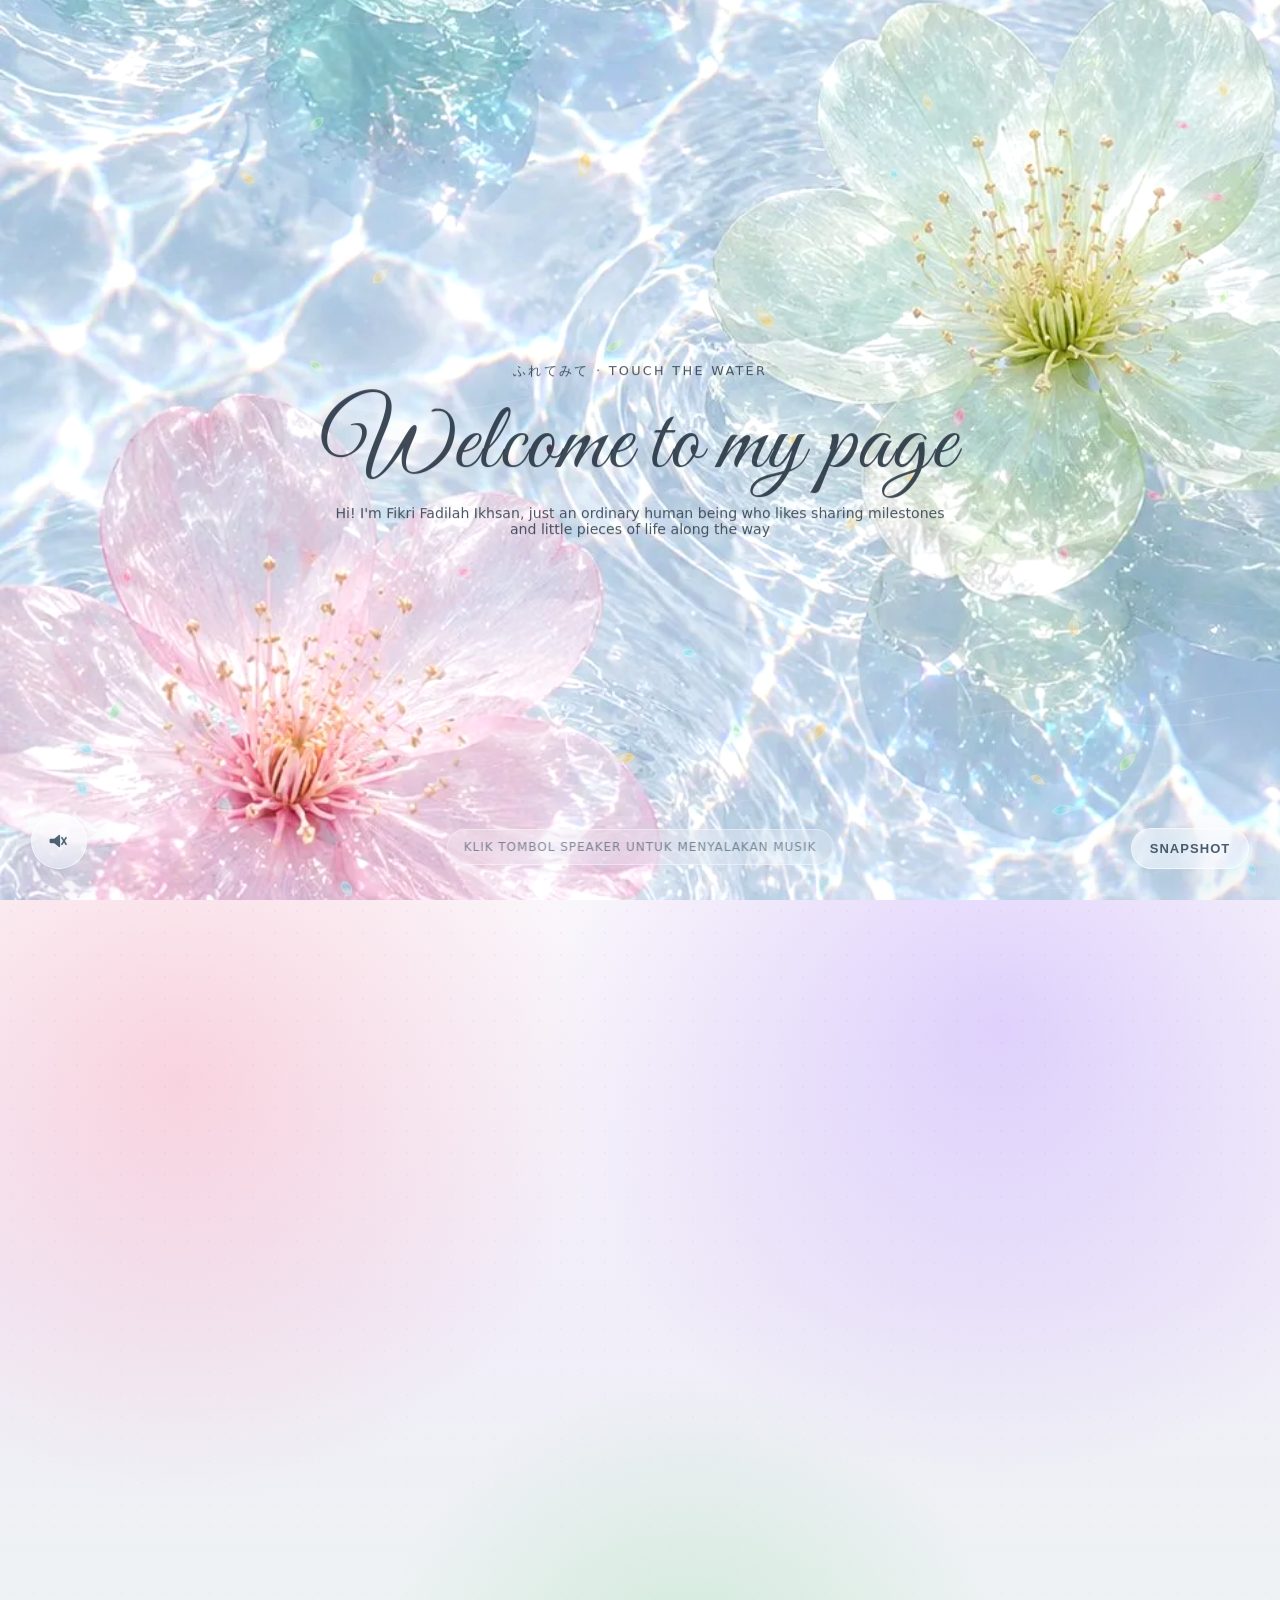
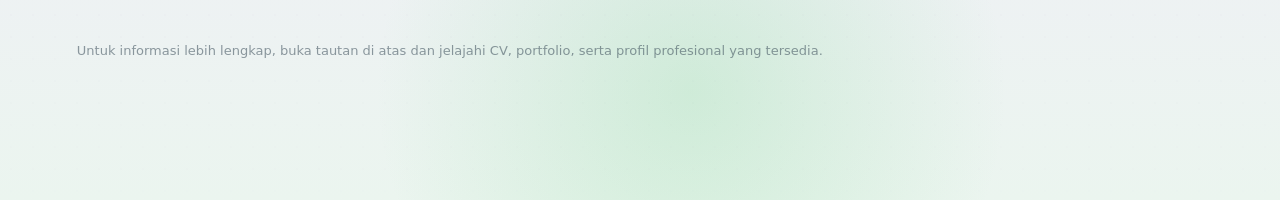
==== commit 463b30fb: "Update index.html" ====
--- a/index.html
+++ b/index.html
@@ -778,7 +778,7 @@
     <section class="topcopy">
       <p class="eyebrow">ふれてみて · touch the water</p>
       <h1 class="scriptTitle">Welcome to my page</h1>
-      <p class="sub">Hi! I'm Fikri Fadilah Ikhsan, just an ordinary human who likes sharing milestones and little pieces of life along the way.</p>
+      <p class="sub">Hi! I'm Fikri Fadilah Ikhsan, just an ordinary human being who likes sharing milestones and little pieces of life along the way</p>
     </section>
     <button id="speaker" type="button" aria-label="Turn music on" title="Music on/off"></button>
     <button id="snapshot" type="button">snapshot</button>
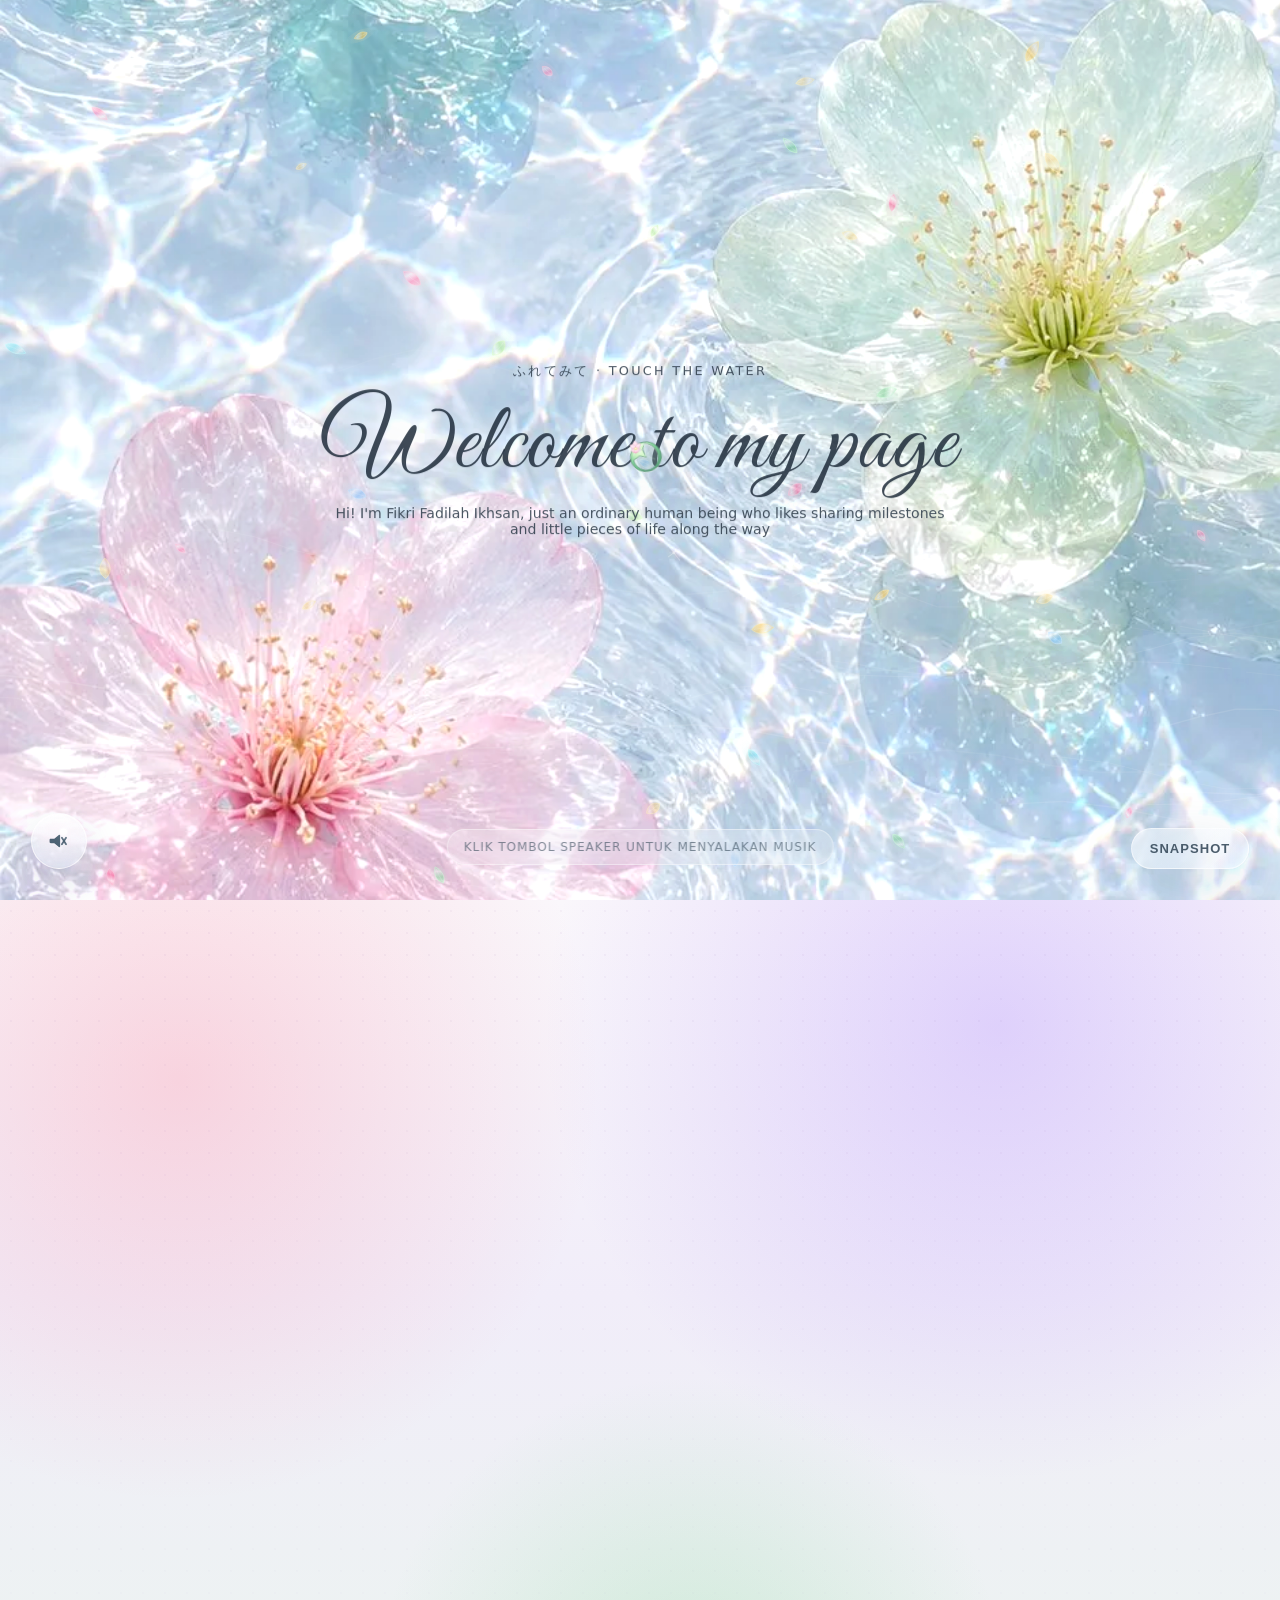
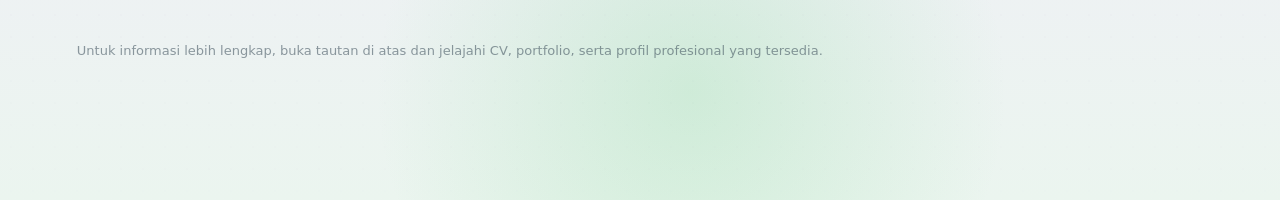
==== commit 3b82a441: "Update index.html" ====
--- a/index.html
+++ b/index.html
@@ -798,14 +798,14 @@
       </p>
 
       <div class="linkCards">
-        <a class="linkCard" style="--cardGlow:rgba(255,108,128,.30)" href="https://example.com/cv" target="_blank" rel="noopener">
+        <a class="linkCard" style="--cardGlow:rgba(255,108,128,.30)"https://drive.google.com/drive/folders/11khcl2PTN-O1qZcO8g76Yzy5ubJ6ouJV" target="_blank" rel="noopener">
           <div class="cardIcon">📄</div>
           <h3>Curriculum Vitae</h3>
           <p>Ringkasan terstruktur mengenai pendidikan, pengalaman, keahlian, sertifikasi, dan latar belakang profesional.</p>
           <div class="cardAction"><span>Buka CV</span><span class="chessIcon">♚</span></div>
         </a>
 
-        <a class="linkCard" style="--cardGlow:rgba(146,96,255,.30)" href="https://example.com/portfolio" target="_blank" rel="noopener">
+        <a class="linkCard" style="--cardGlow:rgba(146,96,255,.30)" href="https://drive.google.com/drive/folders/1PlS0N5H02Z9YG5V3faYXsa4FJtUn4JU4" target="_blank" rel="noopener">
           <div class="cardIcon">✨</div>
           <h3>Karya Pilihan</h3>
           <p>Kumpulan project, desain, analisis, dashboard, tulisan, dan luaran terpilih yang merepresentasikan kemampuan serta pendekatan dalam menyelesaikan masalah.</p>
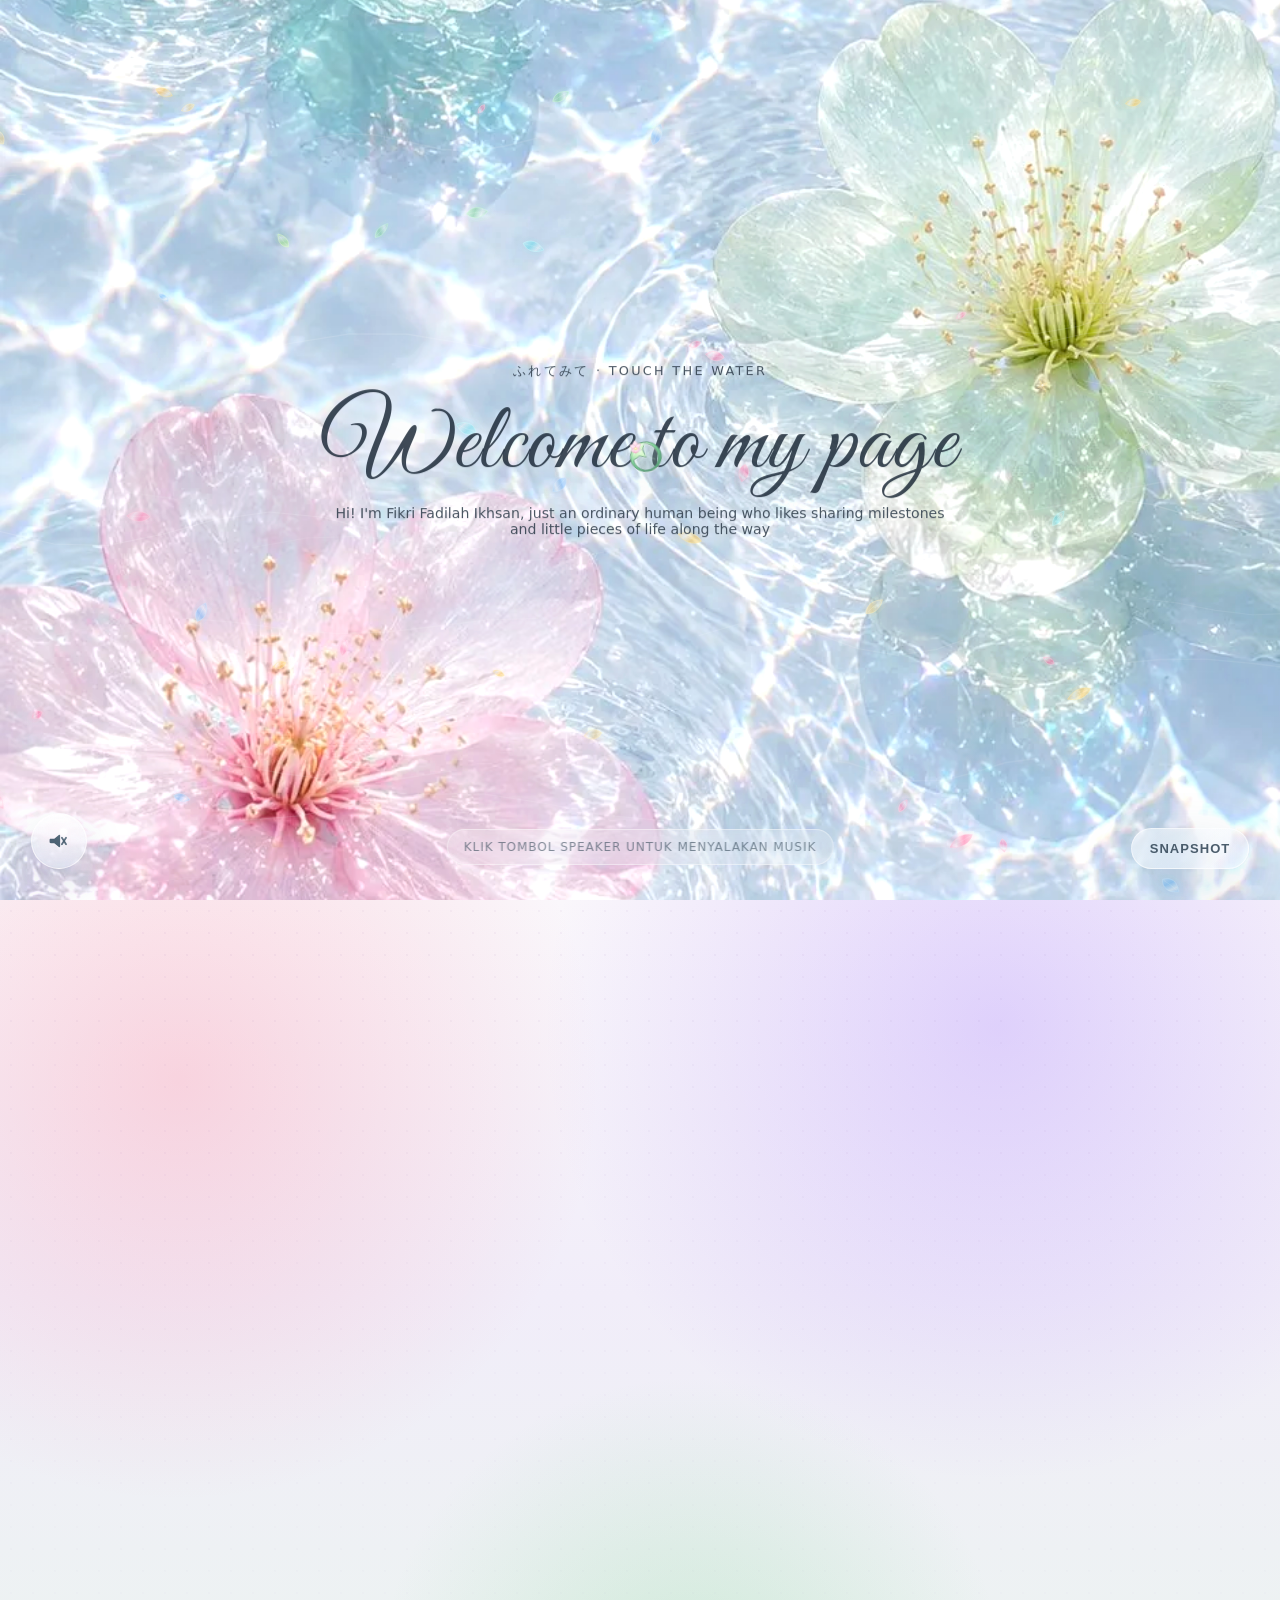
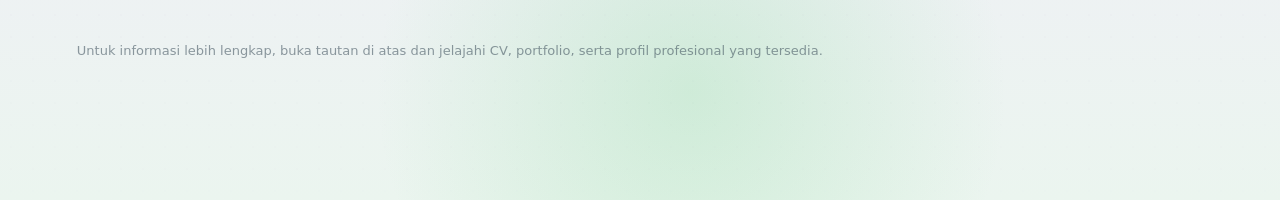
==== commit e16b615c: "Update index.html" ====
--- a/index.html
+++ b/index.html
@@ -798,7 +798,7 @@
       </p>
 
       <div class="linkCards">
-        <a class="linkCard" style="--cardGlow:rgba(255,108,128,.30)"https://drive.google.com/drive/folders/11khcl2PTN-O1qZcO8g76Yzy5ubJ6ouJV" target="_blank" rel="noopener">
+        <a class="linkCard" style="--cardGlow:rgba(255,108,128,.30)"href="https://drive.google.com/drive/folders/11khcl2PTN-O1qZcO8g76Yzy5ubJ6ouJV" target="_blank" rel="noopener">
           <div class="cardIcon">📄</div>
           <h3>Curriculum Vitae</h3>
           <p>Ringkasan terstruktur mengenai pendidikan, pengalaman, keahlian, sertifikasi, dan latar belakang profesional.</p>
